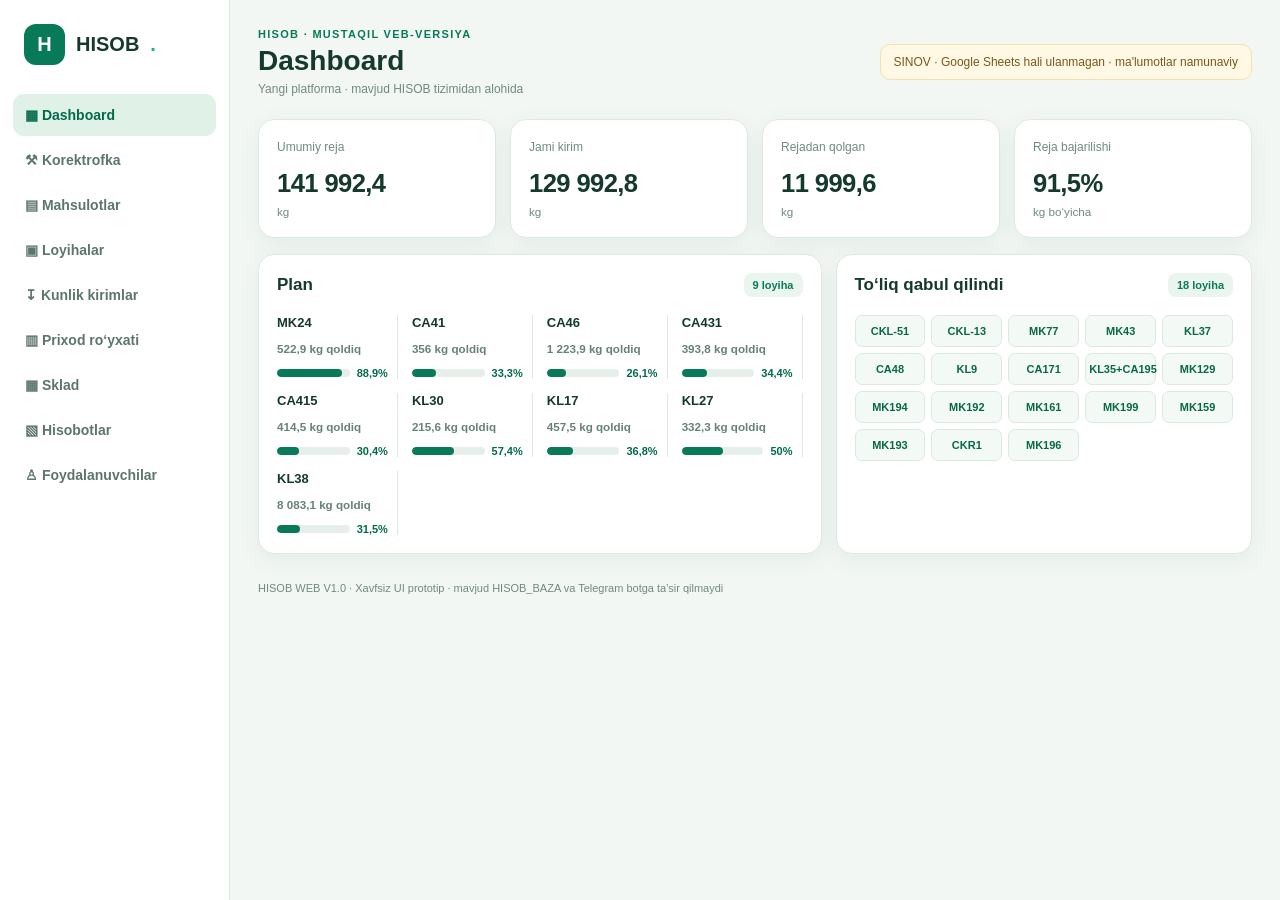
==== index.html @ 0966aa18 "feat: add standalone HISOB WEB v1.0 UI prototype without live data" ====
<!DOCTYPE html>
<html lang="uz">
<head>
<meta charset="UTF-8"><meta name="viewport" content="width=device-width,initial-scale=1">
<title>HISOB WEB — sinov V1.0</title>
<style>
:root{--green:#087a5a;--deep:#083e31;--ink:#15392e;--muted:#708a80;--bg:#f2f7f4;--border:#dce9e1;--light:#e9f6ee}
*{box-sizing:border-box}body{margin:0;background:var(--bg);color:var(--ink);font:14px Inter,Segoe UI,Arial,sans-serif}button,input,select{font:inherit}
.shell{display:flex;min-height:100vh}.sidebar{width:230px;flex:none;background:white;border-right:1px solid var(--border);padding:24px 13px}.brand{display:flex;gap:11px;align-items:center;font-size:20px;font-weight:900;margin:0 11px 29px}.mark{display:grid;place-items:center;background:var(--green);color:white;width:41px;height:41px;border-radius:12px}.navbtn{display:block;width:100%;border:0;text-align:left;border-radius:11px;padding:13px 12px;color:#5c766b;background:none;margin:3px 0;cursor:pointer;font-weight:650}.navbtn.active{background:#e0f2e8;color:#006b4b}.navbtn:hover{background:#f0f7f3}main{flex:1;min-width:0;padding:28px;max-width:1700px}.top{display:flex;align-items:center;justify-content:space-between;flex-wrap:wrap;gap:15px;margin-bottom:23px}.eyebrow{color:var(--green);font-size:11px;letter-spacing:1.3px;font-weight:900}.heading{font-size:28px;margin:5px 0}.muted{color:var(--muted);font-size:12px}.status{color:#78591a;background:#fff8e5;border:1px solid #f1e1ae;padding:10px 13px;border-radius:10px;font-size:12px}.metrics{display:grid;grid-template-columns:repeat(4,minmax(0,1fr));gap:14px;margin-bottom:16px}.metric,.panel{background:white;border:1px solid var(--border);border-radius:16px;padding:18px;box-shadow:0 6px 24px #154b2510}.metric span{font-size:12px;color:var(--muted)}.metric strong{display:block;font-size:clamp(21px,2vw,31px);margin:15px 0 5px;letter-spacing:-.6px}.metric small{color:var(--muted)}.cols{display:grid;grid-template-columns:1.15fr .85fr;gap:14px}.secthead{display:flex;justify-content:space-between;align-items:center;gap:10px;margin-bottom:18px}.secthead h2{font-size:17px;margin:0}.badge{border-radius:8px;background:#eaf5ed;color:var(--green);padding:6px 9px;font-size:11px;font-weight:800}.plans{display:grid;grid-template-columns:repeat(4,minmax(0,1fr));gap:14px}.plan{border-right:1px solid var(--border);padding-right:9px;min-width:0}.plan b{display:block;font-size:13px}.plan small{display:block;margin:12px 0;color:#668275;font-weight:700}.barrow{display:flex;align-items:center;gap:7px}.track{height:8px;background:#e6eeea;border-radius:100px;flex:1;min-width:12px;overflow:hidden}.fill{height:100%;background:var(--green);border-radius:100px}.pct{font-size:11px;font-weight:900;color:#006b4b}.codes{display:grid;grid-template-columns:repeat(5,minmax(0,1fr));gap:6px}.code{border-radius:7px;background:#f3faf6;border:1px solid #d9e9e0;text-align:center;padding:9px 3px;font-size:11px;font-weight:850;color:#086848}.hint{padding:16px 0;color:#849e90;font-size:12px;line-height:1.7}.tablewrap{overflow-x:auto}.table{width:100%;border-collapse:collapse}.table th{text-align:left;background:#f6faf8;color:#6d897d;font-size:11px}.table th,.table td{border-bottom:1px solid var(--border);padding:12px 10px}.actions{display:flex;gap:8px;align-items:center;flex-wrap:wrap}.btn{background:var(--green);color:white;border:1px solid var(--green);border-radius:9px;padding:10px 14px;cursor:pointer;font-weight:700}.btn.alt{color:var(--green);background:white;border-color:var(--border)}.range{display:flex;flex-wrap:wrap;gap:10px;margin-bottom:17px}.range label{font-size:11px;color:#57766a;font-weight:700}.range input{display:block;margin-top:5px;padding:9px;border-radius:8px;border:1px solid var(--border);background:#fff}.days{display:grid;grid-template-columns:repeat(7,minmax(0,1fr));gap:9px}.day{border-radius:13px;border:1px solid #d5ded9;background:linear-gradient(130deg,#fafafa,#dfe3e4);box-shadow:0 4px 8px #00000010;padding:13px 5px;cursor:pointer;color:#2d4245}.day.has{background:linear-gradient(130deg,#f0fff6,#bbe9d5);border-color:#aadcc2;color:#005640}.day small{display:block;font-family:Georgia,serif;font-size:10px;text-align:left;padding-left:6px}.day b{display:block;font:900 34px Georgia,serif;text-align:center;margin:3px}.day span{font:800 11px Georgia,serif;display:block;text-align:center}.graphic{height:230px;border-bottom:1px solid var(--border);display:flex;align-items:end;gap:8px;padding:10px 0 25px}.column{flex:1;position:relative;height:100%;display:flex;align-items:end;justify-content:center}.column i{width:55%;background:linear-gradient(0deg,#0a8f6c,#6ad5ae);border-radius:5px 5px 0 0;min-height:1px}.column span{position:absolute;bottom:-20px;font-size:10px;color:#6f8b80}.modalbg{position:fixed;inset:0;background:#102d2299;display:none;align-items:center;justify-content:center;padding:18px}.modalbg.open{display:flex}.modal{background:white;padding:24px;border-radius:16px;width:min(630px,100%);max-height:85vh;overflow:auto}.empty{padding:26px;color:var(--muted);text-align:center}.foot{margin-top:28px;color:var(--muted);font-size:11px}
@media(max-width:1150px){.plans{grid-template-columns:repeat(2,1fr)}.metrics{grid-template-columns:repeat(2,1fr)}.cols{grid-template-columns:1fr}}@media(max-width:760px){.shell{display:block}.sidebar{width:auto;padding:11px;position:relative}.brand{margin:3px 5px 8px}.navigation{display:flex;overflow-x:auto}.navbtn{white-space:nowrap;width:auto;flex:none}main{padding:14px}.days{grid-template-columns:repeat(4,minmax(0,1fr))}.codes{grid-template-columns:repeat(3,1fr)}}
</style>
</head>
<body>
<div class="shell">
<aside class="sidebar"><div class="brand"><span class="mark">H</span> HISOB<span style="color:#15b27f">.</span></div><div class="navigation" id="nav"></div></aside>
<main><div class="top"><div><div class="eyebrow">HISOB · MUSTAQIL VEB-VERSIYA</div><h1 class="heading" id="heading">Dashboard</h1><div class="muted">Yangi platforma · mavjud HISOB tizimidan alohida</div></div><div class="status">SINOV · Google Sheets hali ulanmagan · ma'lumotlar namunaviy</div></div><div id="root"></div><p class="foot">HISOB WEB V1.0 · Xavfsiz UI prototip · mavjud HISOB_BAZA va Telegram botga ta'sir qilmaydi</p></main>
</div>
<div class="modalbg" id="modal"><div class="modal"><div class="secthead"><h2 id="modalTitle">Kunlik prixod</h2><button class="btn alt" id="closeModal">Yopish ×</button></div><div id="modalBody"></div></div></div>
<script>
'use strict';
const navItems=[['dashboard','▦ Dashboard'],['correction','⚒ Korektrofka'],['products','▤ Mahsulotlar'],['projects','▣ Loyihalar'],['daily','↧ Kunlik kirimlar'],['receipts','▥ Prixod ro‘yxati'],['warehouse','▦ Sklad'],['reports','▧ Hisobotlar'],['users','♙ Foydalanuvchilar']];
const plans=[['MK24',522.9,88.9],['CA41',356,33.3],['CA46',1223.9,26.1],['CA431',393.8,34.4],['CA415',414.5,30.4],['KL30',215.6,57.4],['KL17',457.5,36.8],['KL27',332.3,50],['KL38',8083.1,31.5]];
const done=['CKL-51','CKL-13','MK77','MK43','KL37','CA48','KL9','CA171','KL35+CA195','MK129','MK194','MK192','MK161','MK199','MK159','MK193','CKR1','MK196'];
const samples={'2026-10-13':[['MK24','P60',1961]],'2026-10-15':[['CA41','P283',11817.7]],'2026-10-16':[['KL30','P102',13228.3]],'2026-10-17':[['CA431','P203',13220]],'2026-10-20':[['KL17','P59',1500.5]],'2026-10-21':[['CA46','P83',9600]],'2026-10-22':[['CA415','P41',14500]],'2026-10-23':[['KL27','P39',5730]],'2026-10-24':[['KL38','P79',10780]]};
const fmt=n=>Number(n).toLocaleString('ru-RU',{maximumFractionDigits:1});
const root=document.getElementById('root');let current='dashboard';
function panel(title,body,n=''){return '<section class="panel"><div class="secthead"><h2>'+title+'</h2>'+(n?'<span class="badge">'+n+'</span>':'')+'</div>'+body+'</section>'}
function dashboard(){return '<div class="metrics">'+[['Umumiy reja','141 992,4','kg'],['Jami kirim','129 992,8','kg'],['Rejadan qolgan','11 999,6','kg'],['Reja bajarilishi','91,5%','kg bo‘yicha']].map(v=>'<div class="metric"><span>'+v[0]+'</span><strong>'+v[1]+'</strong><small>'+v[2]+'</small></div>').join('')+'</div><div class="cols">'+panel('Plan','<div class="plans">'+plans.map(p=>'<div class="plan"><b>'+p[0]+'</b><small>'+fmt(p[1])+' kg qoldiq</small><div class="barrow"><div class="track"><div class="fill" style="width:'+p[2]+'%"></div></div><span class="pct">'+fmt(p[2])+'%</span></div></div>').join('')+'</div>','9 loyiha')+panel('To‘liq qabul qilindi','<div class="codes">'+done.map(x=>'<span class="code">'+x+'</span>').join('')+'</div>','18 loyiha')+'</div>'}
function correction(){return panel('Korektrofka ro‘yxati','<div class="codes"><div class="code" style="grid-column:span 2;padding:16px">KL30/CA41<br><br>Kolonna · KL30 · 10 797,9 kg<br><br>Lotok · CA41 · 1 221,5 kg<br><br>GPX · 12 019,4 kg</div></div><p class="hint">Yangi korrektrofkalarni qo‘shish va tahrirlash Google Sheets ulanishidan keyin yoqiladi.</p>')}
function table(title,heads,rows){return panel(title,'<div class="tablewrap"><table class="table"><thead><tr>'+heads.map(x=>'<th>'+x+'</th>').join('')+'</tr></thead><tbody>'+rows.map(row=>'<tr>'+row.map(x=>'<td>'+x+'</td>').join('')+'</tr>').join('')+'</tbody></table></div>')}
function projects(){return table('Loyihalar',['Loyiha','Holat','Qoldiq kg','Bajarilish'],plans.map(p=>[p[0],'Jarayonda',fmt(p[1]),fmt(p[2])+'%']).concat(done.slice(0,5).map(p=>[p,'Bajarilgan','0','100%'])))}
function daily(){return '<div class="range"><label>Sanadan<input id="from" type="date" value="2026-10-13"></label><label>Sanagacha<input id="to" type="date" value="2026-10-24"></label><button class="btn" id="filter">Qo‘llash</button></div><div id="dailyView"></div>'}
function dailyContent(){const from=document.getElementById('from').value,to=document.getElementById('to').value;if(!from||!to||from>to){document.getElementById('dailyView').innerHTML=panel('Sana oralig‘i','<p class="hint">To‘g‘ri sana oralig‘ini tanlang.</p>');return}const days=[];for(let dt=new Date(from+'T12:00:00'),end=new Date(to+'T12:00:00');dt<=end && days.length<366;dt.setDate(dt.getDate()+1))days.push(dt.toISOString().slice(0,10));const vals=days.map(d=>(samples[d]||[]).reduce((s,x)=>s+x[2],0)),max=Math.max(1,...vals);const chart='<div class="graphic">'+days.map((d,i)=>'<div class="column"><i title="'+d+' · '+fmt(vals[i])+' kg" style="height:'+(vals[i]/max*90)+'%"></i><span>'+d.slice(8)+'</span></div>').join('')+'</div>';const cards='<div class="days">'+days.map((d,i)=>{const p=d.split('-');return '<button class="day '+(vals[i]?'has':'')+'" data-date="'+d+'"><small>'+p[0]+'</small><b>'+Number(p[2])+'</b><span>'+(['','YANVAR','FEVRAL','MART','APREL','MAY','IYUN','IYUL','AVGUST','SENTYABR','OKTYABR','NOYABR','DEKABR'][Number(p[1])])+'</span></button>'}).join('')+'</div>';document.getElementById('dailyView').innerHTML=panel('Kunlik prixod diagrammasi · '+fmt(vals.reduce((a,b)=>a+b,0))+' kg',chart)+ '<div style="height:16px"></div>'+panel('Kunlik prixodlar kalendari',cards);}
function openDay(d){const items=samples[d]||[];if(!items.length)return;document.getElementById('modalTitle').textContent=d+' — kunlik kirim';document.getElementById('modalBody').innerHTML='<p class="muted">Sinov yozuvlari · faqat ko‘rish</p>'+items.map(x=>'<div class="metric"><strong style="font-size:18px">'+x[0]+' · '+x[1]+'</strong><span>'+fmt(x[2])+' kg</span></div>').join('')+'<p><button class="btn alt" id="exportDay">Excel / CSV olish</button></p>';document.getElementById('modal').classList.add('open');document.getElementById('exportDay').onclick=()=>{const csv='Loyiha,Mahsulot,Kg\n'+items.map(x=>x.join(',')).join('\n');const blob=new Blob(['\ufeff'+csv],{type:'text/csv;charset=utf-8'}),url=URL.createObjectURL(blob),a=document.createElement('a');a.href=url;a.download='prixod-'+d+'.csv';a.click();URL.revokeObjectURL(url)}}
const placeholders={products:['Mahsulotlar','Mahsulot kodi','Loyiha','Reja'],receipts:['Prixod ro‘yxati','Sana','Loyiha','Kirim kg'],warehouse:['Sklad','Sklad','Prixod','Rasxod'],reports:['Hisobotlar','Hisobot','Davr','Jami'],users:['Foydalanuvchilar','Foydalanuvchi','Ruxsat','Holat']};
function render(page){current=page;const item=navItems.find(x=>x[0]===page);document.getElementById('heading').textContent=item?item[1].replace(/^[^ ]+ /,''):'Dashboard';document.getElementById('nav').innerHTML=navItems.map(([id,text])=>'<button class="navbtn '+(id===page?'active':'')+'" data-page="'+id+'">'+text+'</button>').join('');root.innerHTML=page==='dashboard'?dashboard():page==='correction'?correction():page==='projects'?projects():page==='daily'?daily():table(placeholders[page][0],placeholders[page].slice(1),[['—','—','—']])+'<p class="hint">Bo‘lim interfeysi tayyorlanmoqda. Hozircha haqiqiy ma’lumot va saqlash yoqilmagan.</p>';if(page==='daily')dailyContent()}
document.addEventListener('click',e=>{const nav=e.target.closest('[data-page]');if(nav){render(nav.dataset.page);return}if(e.target.id==='filter')dailyContent();const day=e.target.closest('[data-date]');if(day)openDay(day.dataset.date)});
document.getElementById('closeModal').onclick=()=>document.getElementById('modal').classList.remove('open');document.getElementById('modal').addEventListener('click',e=>{if(e.target.id==='modal')e.target.classList.remove('open')});render('dashboard');
</script>
</body></html>
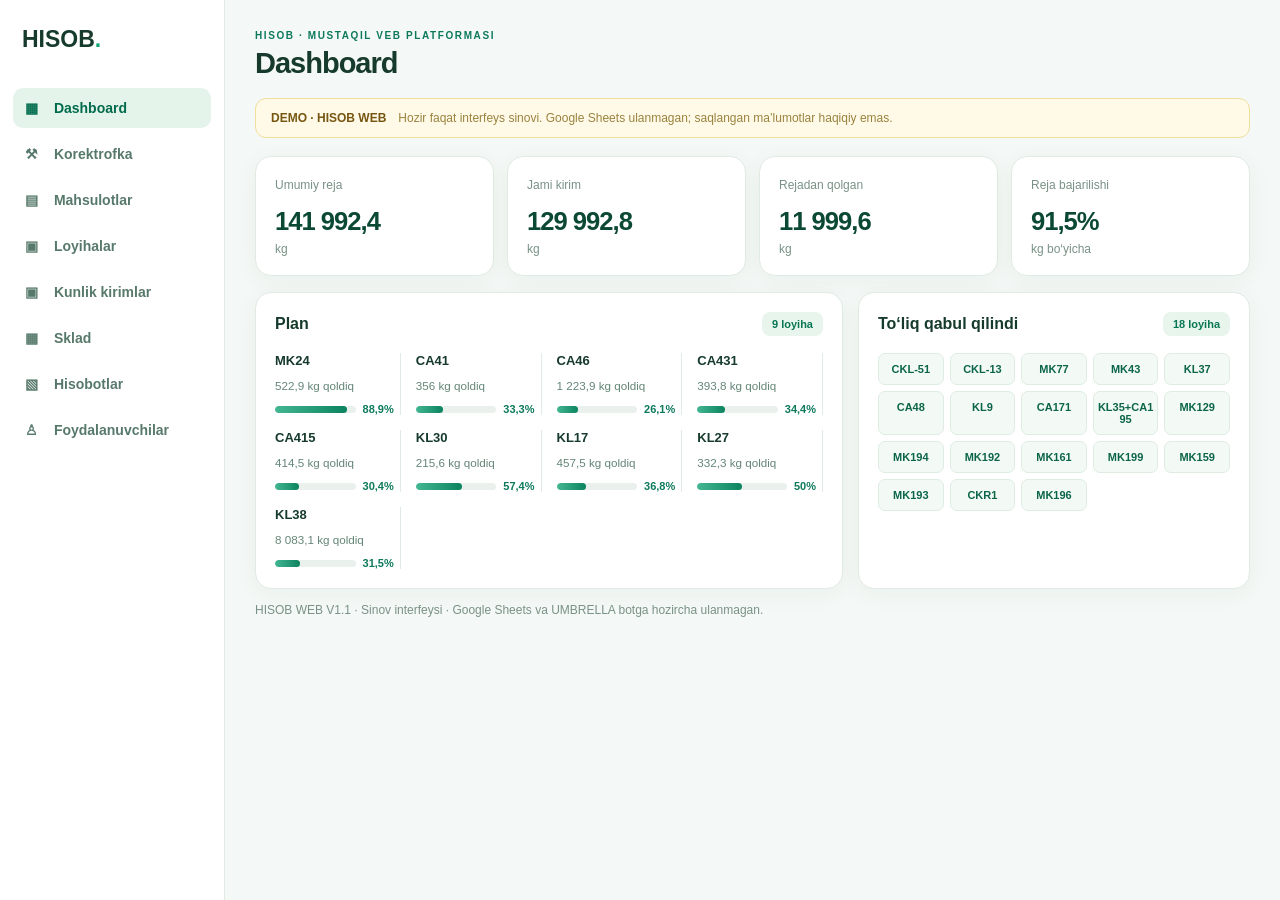
==== commit 94d70379: "refactor: switch to structured HISOB v1.1 interface and independent assets" ====
--- a/index.html
+++ b/index.html
@@ -1,40 +1 @@
-<!DOCTYPE html>
-<html lang="uz">
-<head>
-<meta charset="UTF-8"><meta name="viewport" content="width=device-width,initial-scale=1">
-<title>HISOB WEB — sinov V1.0</title>
-<style>
-:root{--green:#087a5a;--deep:#083e31;--ink:#15392e;--muted:#708a80;--bg:#f2f7f4;--border:#dce9e1;--light:#e9f6ee}
-*{box-sizing:border-box}body{margin:0;background:var(--bg);color:var(--ink);font:14px Inter,Segoe UI,Arial,sans-serif}button,input,select{font:inherit}
-.shell{display:flex;min-height:100vh}.sidebar{width:230px;flex:none;background:white;border-right:1px solid var(--border);padding:24px 13px}.brand{display:flex;gap:11px;align-items:center;font-size:20px;font-weight:900;margin:0 11px 29px}.mark{display:grid;place-items:center;background:var(--green);color:white;width:41px;height:41px;border-radius:12px}.navbtn{display:block;width:100%;border:0;text-align:left;border-radius:11px;padding:13px 12px;color:#5c766b;background:none;margin:3px 0;cursor:pointer;font-weight:650}.navbtn.active{background:#e0f2e8;color:#006b4b}.navbtn:hover{background:#f0f7f3}main{flex:1;min-width:0;padding:28px;max-width:1700px}.top{display:flex;align-items:center;justify-content:space-between;flex-wrap:wrap;gap:15px;margin-bottom:23px}.eyebrow{color:var(--green);font-size:11px;letter-spacing:1.3px;font-weight:900}.heading{font-size:28px;margin:5px 0}.muted{color:var(--muted);font-size:12px}.status{color:#78591a;background:#fff8e5;border:1px solid #f1e1ae;padding:10px 13px;border-radius:10px;font-size:12px}.metrics{display:grid;grid-template-columns:repeat(4,minmax(0,1fr));gap:14px;margin-bottom:16px}.metric,.panel{background:white;border:1px solid var(--border);border-radius:16px;padding:18px;box-shadow:0 6px 24px #154b2510}.metric span{font-size:12px;color:var(--muted)}.metric strong{display:block;font-size:clamp(21px,2vw,31px);margin:15px 0 5px;letter-spacing:-.6px}.metric small{color:var(--muted)}.cols{display:grid;grid-template-columns:1.15fr .85fr;gap:14px}.secthead{display:flex;justify-content:space-between;align-items:center;gap:10px;margin-bottom:18px}.secthead h2{font-size:17px;margin:0}.badge{border-radius:8px;background:#eaf5ed;color:var(--green);padding:6px 9px;font-size:11px;font-weight:800}.plans{display:grid;grid-template-columns:repeat(4,minmax(0,1fr));gap:14px}.plan{border-right:1px solid var(--border);padding-right:9px;min-width:0}.plan b{display:block;font-size:13px}.plan small{display:block;margin:12px 0;color:#668275;font-weight:700}.barrow{display:flex;align-items:center;gap:7px}.track{height:8px;background:#e6eeea;border-radius:100px;flex:1;min-width:12px;overflow:hidden}.fill{height:100%;background:var(--green);border-radius:100px}.pct{font-size:11px;font-weight:900;color:#006b4b}.codes{display:grid;grid-template-columns:repeat(5,minmax(0,1fr));gap:6px}.code{border-radius:7px;background:#f3faf6;border:1px solid #d9e9e0;text-align:center;padding:9px 3px;font-size:11px;font-weight:850;color:#086848}.hint{padding:16px 0;color:#849e90;font-size:12px;line-height:1.7}.tablewrap{overflow-x:auto}.table{width:100%;border-collapse:collapse}.table th{text-align:left;background:#f6faf8;color:#6d897d;font-size:11px}.table th,.table td{border-bottom:1px solid var(--border);padding:12px 10px}.actions{display:flex;gap:8px;align-items:center;flex-wrap:wrap}.btn{background:var(--green);color:white;border:1px solid var(--green);border-radius:9px;padding:10px 14px;cursor:pointer;font-weight:700}.btn.alt{color:var(--green);background:white;border-color:var(--border)}.range{display:flex;flex-wrap:wrap;gap:10px;margin-bottom:17px}.range label{font-size:11px;color:#57766a;font-weight:700}.range input{display:block;margin-top:5px;padding:9px;border-radius:8px;border:1px solid var(--border);background:#fff}.days{display:grid;grid-template-columns:repeat(7,minmax(0,1fr));gap:9px}.day{border-radius:13px;border:1px solid #d5ded9;background:linear-gradient(130deg,#fafafa,#dfe3e4);box-shadow:0 4px 8px #00000010;padding:13px 5px;cursor:pointer;color:#2d4245}.day.has{background:linear-gradient(130deg,#f0fff6,#bbe9d5);border-color:#aadcc2;color:#005640}.day small{display:block;font-family:Georgia,serif;font-size:10px;text-align:left;padding-left:6px}.day b{display:block;font:900 34px Georgia,serif;text-align:center;margin:3px}.day span{font:800 11px Georgia,serif;display:block;text-align:center}.graphic{height:230px;border-bottom:1px solid var(--border);display:flex;align-items:end;gap:8px;padding:10px 0 25px}.column{flex:1;position:relative;height:100%;display:flex;align-items:end;justify-content:center}.column i{width:55%;background:linear-gradient(0deg,#0a8f6c,#6ad5ae);border-radius:5px 5px 0 0;min-height:1px}.column span{position:absolute;bottom:-20px;font-size:10px;color:#6f8b80}.modalbg{position:fixed;inset:0;background:#102d2299;display:none;align-items:center;justify-content:center;padding:18px}.modalbg.open{display:flex}.modal{background:white;padding:24px;border-radius:16px;width:min(630px,100%);max-height:85vh;overflow:auto}.empty{padding:26px;color:var(--muted);text-align:center}.foot{margin-top:28px;color:var(--muted);font-size:11px}
-@media(max-width:1150px){.plans{grid-template-columns:repeat(2,1fr)}.metrics{grid-template-columns:repeat(2,1fr)}.cols{grid-template-columns:1fr}}@media(max-width:760px){.shell{display:block}.sidebar{width:auto;padding:11px;position:relative}.brand{margin:3px 5px 8px}.navigation{display:flex;overflow-x:auto}.navbtn{white-space:nowrap;width:auto;flex:none}main{padding:14px}.days{grid-template-columns:repeat(4,minmax(0,1fr))}.codes{grid-template-columns:repeat(3,1fr)}}
-</style>
-</head>
-<body>
-<div class="shell">
-<aside class="sidebar"><div class="brand"><span class="mark">H</span> HISOB<span style="color:#15b27f">.</span></div><div class="navigation" id="nav"></div></aside>
-<main><div class="top"><div><div class="eyebrow">HISOB · MUSTAQIL VEB-VERSIYA</div><h1 class="heading" id="heading">Dashboard</h1><div class="muted">Yangi platforma · mavjud HISOB tizimidan alohida</div></div><div class="status">SINOV · Google Sheets hali ulanmagan · ma'lumotlar namunaviy</div></div><div id="root"></div><p class="foot">HISOB WEB V1.0 · Xavfsiz UI prototip · mavjud HISOB_BAZA va Telegram botga ta'sir qilmaydi</p></main>
-</div>
-<div class="modalbg" id="modal"><div class="modal"><div class="secthead"><h2 id="modalTitle">Kunlik prixod</h2><button class="btn alt" id="closeModal">Yopish ×</button></div><div id="modalBody"></div></div></div>
-<script>
-'use strict';
-const navItems=[['dashboard','▦ Dashboard'],['correction','⚒ Korektrofka'],['products','▤ Mahsulotlar'],['projects','▣ Loyihalar'],['daily','↧ Kunlik kirimlar'],['receipts','▥ Prixod ro‘yxati'],['warehouse','▦ Sklad'],['reports','▧ Hisobotlar'],['users','♙ Foydalanuvchilar']];
-const plans=[['MK24',522.9,88.9],['CA41',356,33.3],['CA46',1223.9,26.1],['CA431',393.8,34.4],['CA415',414.5,30.4],['KL30',215.6,57.4],['KL17',457.5,36.8],['KL27',332.3,50],['KL38',8083.1,31.5]];
-const done=['CKL-51','CKL-13','MK77','MK43','KL37','CA48','KL9','CA171','KL35+CA195','MK129','MK194','MK192','MK161','MK199','MK159','MK193','CKR1','MK196'];
-const samples={'2026-10-13':[['MK24','P60',1961]],'2026-10-15':[['CA41','P283',11817.7]],'2026-10-16':[['KL30','P102',13228.3]],'2026-10-17':[['CA431','P203',13220]],'2026-10-20':[['KL17','P59',1500.5]],'2026-10-21':[['CA46','P83',9600]],'2026-10-22':[['CA415','P41',14500]],'2026-10-23':[['KL27','P39',5730]],'2026-10-24':[['KL38','P79',10780]]};
-const fmt=n=>Number(n).toLocaleString('ru-RU',{maximumFractionDigits:1});
-const root=document.getElementById('root');let current='dashboard';
-function panel(title,body,n=''){return '<section class="panel"><div class="secthead"><h2>'+title+'</h2>'+(n?'<span class="badge">'+n+'</span>':'')+'</div>'+body+'</section>'}
-function dashboard(){return '<div class="metrics">'+[['Umumiy reja','141 992,4','kg'],['Jami kirim','129 992,8','kg'],['Rejadan qolgan','11 999,6','kg'],['Reja bajarilishi','91,5%','kg bo‘yicha']].map(v=>'<div class="metric"><span>'+v[0]+'</span><strong>'+v[1]+'</strong><small>'+v[2]+'</small></div>').join('')+'</div><div class="cols">'+panel('Plan','<div class="plans">'+plans.map(p=>'<div class="plan"><b>'+p[0]+'</b><small>'+fmt(p[1])+' kg qoldiq</small><div class="barrow"><div class="track"><div class="fill" style="width:'+p[2]+'%"></div></div><span class="pct">'+fmt(p[2])+'%</span></div></div>').join('')+'</div>','9 loyiha')+panel('To‘liq qabul qilindi','<div class="codes">'+done.map(x=>'<span class="code">'+x+'</span>').join('')+'</div>','18 loyiha')+'</div>'}
-function correction(){return panel('Korektrofka ro‘yxati','<div class="codes"><div class="code" style="grid-column:span 2;padding:16px">KL30/CA41<br><br>Kolonna · KL30 · 10 797,9 kg<br><br>Lotok · CA41 · 1 221,5 kg<br><br>GPX · 12 019,4 kg</div></div><p class="hint">Yangi korrektrofkalarni qo‘shish va tahrirlash Google Sheets ulanishidan keyin yoqiladi.</p>')}
-function table(title,heads,rows){return panel(title,'<div class="tablewrap"><table class="table"><thead><tr>'+heads.map(x=>'<th>'+x+'</th>').join('')+'</tr></thead><tbody>'+rows.map(row=>'<tr>'+row.map(x=>'<td>'+x+'</td>').join('')+'</tr>').join('')+'</tbody></table></div>')}
-function projects(){return table('Loyihalar',['Loyiha','Holat','Qoldiq kg','Bajarilish'],plans.map(p=>[p[0],'Jarayonda',fmt(p[1]),fmt(p[2])+'%']).concat(done.slice(0,5).map(p=>[p,'Bajarilgan','0','100%'])))}
-function daily(){return '<div class="range"><label>Sanadan<input id="from" type="date" value="2026-10-13"></label><label>Sanagacha<input id="to" type="date" value="2026-10-24"></label><button class="btn" id="filter">Qo‘llash</button></div><div id="dailyView"></div>'}
-function dailyContent(){const from=document.getElementById('from').value,to=document.getElementById('to').value;if(!from||!to||from>to){document.getElementById('dailyView').innerHTML=panel('Sana oralig‘i','<p class="hint">To‘g‘ri sana oralig‘ini tanlang.</p>');return}const days=[];for(let dt=new Date(from+'T12:00:00'),end=new Date(to+'T12:00:00');dt<=end && days.length<366;dt.setDate(dt.getDate()+1))days.push(dt.toISOString().slice(0,10));const vals=days.map(d=>(samples[d]||[]).reduce((s,x)=>s+x[2],0)),max=Math.max(1,...vals);const chart='<div class="graphic">'+days.map((d,i)=>'<div class="column"><i title="'+d+' · '+fmt(vals[i])+' kg" style="height:'+(vals[i]/max*90)+'%"></i><span>'+d.slice(8)+'</span></div>').join('')+'</div>';const cards='<div class="days">'+days.map((d,i)=>{const p=d.split('-');return '<button class="day '+(vals[i]?'has':'')+'" data-date="'+d+'"><small>'+p[0]+'</small><b>'+Number(p[2])+'</b><span>'+(['','YANVAR','FEVRAL','MART','APREL','MAY','IYUN','IYUL','AVGUST','SENTYABR','OKTYABR','NOYABR','DEKABR'][Number(p[1])])+'</span></button>'}).join('')+'</div>';document.getElementById('dailyView').innerHTML=panel('Kunlik prixod diagrammasi · '+fmt(vals.reduce((a,b)=>a+b,0))+' kg',chart)+ '<div style="height:16px"></div>'+panel('Kunlik prixodlar kalendari',cards);}
-function openDay(d){const items=samples[d]||[];if(!items.length)return;document.getElementById('modalTitle').textContent=d+' — kunlik kirim';document.getElementById('modalBody').innerHTML='<p class="muted">Sinov yozuvlari · faqat ko‘rish</p>'+items.map(x=>'<div class="metric"><strong style="font-size:18px">'+x[0]+' · '+x[1]+'</strong><span>'+fmt(x[2])+' kg</span></div>').join('')+'<p><button class="btn alt" id="exportDay">Excel / CSV olish</button></p>';document.getElementById('modal').classList.add('open');document.getElementById('exportDay').onclick=()=>{const csv='Loyiha,Mahsulot,Kg\n'+items.map(x=>x.join(',')).join('\n');const blob=new Blob(['\ufeff'+csv],{type:'text/csv;charset=utf-8'}),url=URL.createObjectURL(blob),a=document.createElement('a');a.href=url;a.download='prixod-'+d+'.csv';a.click();URL.revokeObjectURL(url)}}
-const placeholders={products:['Mahsulotlar','Mahsulot kodi','Loyiha','Reja'],receipts:['Prixod ro‘yxati','Sana','Loyiha','Kirim kg'],warehouse:['Sklad','Sklad','Prixod','Rasxod'],reports:['Hisobotlar','Hisobot','Davr','Jami'],users:['Foydalanuvchilar','Foydalanuvchi','Ruxsat','Holat']};
-function render(page){current=page;const item=navItems.find(x=>x[0]===page);document.getElementById('heading').textContent=item?item[1].replace(/^[^ ]+ /,''):'Dashboard';document.getElementById('nav').innerHTML=navItems.map(([id,text])=>'<button class="navbtn '+(id===page?'active':'')+'" data-page="'+id+'">'+text+'</button>').join('');root.innerHTML=page==='dashboard'?dashboard():page==='correction'?correction():page==='projects'?projects():page==='daily'?daily():table(placeholders[page][0],placeholders[page].slice(1),[['—','—','—']])+'<p class="hint">Bo‘lim interfeysi tayyorlanmoqda. Hozircha haqiqiy ma’lumot va saqlash yoqilmagan.</p>';if(page==='daily')dailyContent()}
-document.addEventListener('click',e=>{const nav=e.target.closest('[data-page]');if(nav){render(nav.dataset.page);return}if(e.target.id==='filter')dailyContent();const day=e.target.closest('[data-date]');if(day)openDay(day.dataset.date)});
-document.getElementById('closeModal').onclick=()=>document.getElementById('modal').classList.remove('open');document.getElementById('modal').addEventListener('click',e=>{if(e.target.id==='modal')e.target.classList.remove('open')});render('dashboard');
-</script>
-</body></html>+<!doctype html><html lang="uz"><head><meta charset="utf-8"><meta name="viewport" content="width=device-width,initial-scale=1"><meta name="referrer" content="no-referrer"><title>HISOB WEB — V1.1</title><link rel="stylesheet" href="./style.css"></head><body><div class="shell"><aside class="sidebar"><div class="logo">HISOB<em>.</em></div><nav class="navigation" id="nav" aria-label="Asosiy menyu"></nav></aside><main><div class="eyebrow">HISOB · MUSTAQIL VEB PLATFORMASI</div><h1 id="title">Dashboard</h1><div id="content"></div><p class="muted">HISOB WEB V1.1 · Sinov interfeysi · Google Sheets va UMBRELLA botga hozircha ulanmagan.</p></main></div><div class="dialog-bg" id="dialog"><div class="dialog" role="dialog" aria-modal="true" aria-labelledby="dialogTitle"><div class="section-head"><h2 id="dialogTitle"></h2><button class="button-outline" id="dialogClose">Yopish ×</button></div><div id="dialogBody"></div></div></div><script src="./app.js" defer></script></body></html>
--- a/style.css
+++ b/style.css
@@ -0,0 +1 @@
+:root{--g:#0c795b;--ink:#163b2d;--muted:#799186;--bg:#f4f8f6;--line:#e0ebe4}*{box-sizing:border-box}body{margin:0;background:var(--bg);color:var(--ink);font:14px Inter,Segoe UI,Arial,sans-serif}button,input,select{font:inherit}button{cursor:pointer}.shell{display:flex;min-height:100vh}.sidebar{width:225px;flex:none;background:#fff;border-right:1px solid var(--line);padding:26px 13px}.logo{font-size:23px;font-weight:900;margin:0 9px 32px}.logo em{color:#12a474;font-style:normal}.navbtn{width:100%;text-align:left;border:0;border-radius:10px;background:none;color:#57796b;padding:12px;font-weight:650;margin:3px 0}.navbtn.active,.navbtn:hover{background:#e4f4eb;color:#006b4c}.navbtn span{display:inline-block;width:25px}main{min-width:0;flex:1;padding:30px;max-width:1720px}.eyebrow{font-size:10px;color:var(--g);font-weight:900;letter-spacing:1.6px}h1{font-size:29px;letter-spacing:-1px;margin:6px 0 18px}.demo-banner{border:1px solid #f1de9d;background:#fffae8;color:#8a6622;padding:12px 15px;border-radius:11px;display:flex;gap:12px;align-items:center;flex-wrap:wrap;margin-bottom:18px;font-size:12px}.demo-banner b{color:#765610}.demo-banner span{color:#9a823e}.metrics{display:grid;grid-template-columns:repeat(4,minmax(0,1fr));gap:13px;margin-bottom:16px}.metric,.panel{background:white;border:1px solid var(--line);border-radius:16px;padding:19px;min-width:0;box-shadow:0 5px 24px #164d280c}.metric span,.metric small{color:var(--muted);font-size:12px}.metric strong{display:block;font-size:clamp(23px,2vw,30px);letter-spacing:-1px;margin:15px 0 4px;color:#0c4935}.section-head{display:flex;justify-content:space-between;align-items:center;gap:10px;flex-wrap:wrap;margin-bottom:17px}.section-head h2{font-size:16px;margin:0}.dashboard-panels{display:grid;grid-template-columns:1.2fr .8fr;gap:15px}.pill{font-size:11px;color:#087653;background:#e7f5ed;padding:6px 10px;border-radius:8px;font-weight:800}.plan-grid{display:grid;grid-template-columns:repeat(4,minmax(0,1fr));gap:15px}.planitem{min-width:0;border-right:1px solid var(--line);padding-right:6px}.planitem b{display:block;font-size:13px}.planitem small{color:#648677;display:block;margin:11px 0}.progressline{display:flex;gap:7px;align-items:center}.progressline b{font-size:11px;color:#0c795b}.track{height:7px;background:#eaf1ed;border-radius:30px;overflow:hidden;flex:1}.track i{display:block;height:100%;background:linear-gradient(90deg,#43b692,#0b835e);border-radius:30px}.done-grid{display:grid;grid-template-columns:repeat(5,minmax(0,1fr));gap:6px}.done-grid span{display:block;padding:9px 3px;text-align:center;border:1px solid #deece2;background:#f3faf5;border-radius:7px;font-size:11px;font-weight:850;color:#0c654a;overflow-wrap:anywhere}.cor-grid{display:grid;grid-template-columns:repeat(5,minmax(0,1fr));gap:12px}.cor{min-width:0;border:1px solid var(--line);border-radius:13px;overflow:hidden}.cor header{display:flex;justify-content:space-between;background:#f1f8f4;padding:12px;gap:5px}.cor header b{overflow-wrap:anywhere}.cor header small{white-space:nowrap;color:#7c9686}.cor>div{padding:11px;display:grid;grid-template-columns:75px minmax(45px,1fr);gap:7px;border-top:1px solid var(--line);font-size:11px}.cor>div span{color:#64877b}.cor>div b{color:#0b4d38}.cor>div strong{grid-column:1/-1;text-align:right;color:#122f26}.cor .total{background:#e4f3e9}.button,.button-outline{padding:10px 14px;border-radius:9px;font-size:12px;font-weight:850;border:1px solid var(--g);background:var(--g);color:#fff;cursor:pointer}.button-outline{background:white;color:var(--g);border-color:#bddacb}.tool-row{display:flex;justify-content:space-between;gap:10px;margin-bottom:15px}.input{padding:10px 12px;border:1px solid #d3e3d9;border-radius:10px;max-width:100%;width:350px}.proj-grid{display:grid;grid-template-columns:repeat(3,minmax(0,1fr));gap:12px}.proj{padding:17px;border:1px solid var(--line);border-radius:13px}.proj-head{display:flex;justify-content:space-between;gap:8px;align-items:center}.proj-head b{font-size:17px}.proj-metrics{display:grid;grid-template-columns:1fr 1fr;gap:9px;margin:14px 0}.proj-metrics small{display:block;color:var(--muted);margin-bottom:8px}.proj-metrics b{font-size:15px}.proj[hidden]{display:none}.section-gap{height:16px}.table-wrap{overflow-x:auto}table{border-collapse:collapse;width:100%;min-width:450px}th,td{padding:13px 11px;border-bottom:1px solid var(--line);text-align:left}th{font-size:11px;color:#748e81;background:#f8fbf8}td{font-size:12px}.placeholder{padding:38px 10px;color:#819c8c;line-height:1.7;text-align:center}.muted{font-size:12px;color:var(--muted);line-height:1.6}.range{display:flex;align-items:end;gap:11px;flex-wrap:wrap;margin-bottom:16px}.range label{font-size:11px;font-weight:800;color:#587569}.range input{display:block;margin-top:7px;padding:10px 12px;border:1px solid var(--line);border-radius:10px;color:#183e2c}.chart-scroll{overflow-x:auto}.chart-root{height:270px;position:relative;margin-bottom:4px}.chart-bars{height:100%;display:flex;align-items:flex-end;gap:9px;padding:35px 4px 23px;background:repeating-linear-gradient(to top, transparent 0 42px,#f0f5f1 42px 43px)}.chart-column{flex:1;min-width:40px;height:100%;display:flex;justify-content:end;align-items:center;flex-direction:column;position:relative}.chart-column .bar{width:50%;max-width:33px;border-radius:5px 5px 0 0;background:linear-gradient(0deg,#07845e,#78dfb6);min-height:1px}.chart-column small{position:absolute;bottom:-19px;font-size:10px;color:#648477}.chart-value{position:absolute;bottom:calc(80% + 6px);font-size:10px;color:#123d2f;font-weight:800;white-space:nowrap}.chart-overlay{position:absolute;inset:35px 4px 23px;width:calc(100% - 8px);height:calc(100% - 58px);pointer-events:none}.calendar-grid{display:grid;grid-template-columns:repeat(7,minmax(0,1fr));gap:10px}.calday{min-width:0;border:1px solid #d3dcda;border-radius:13px;background:linear-gradient(135deg,#fcfcfd,#dfe6e8);box-shadow:0 4px 10px #0c2a3810;padding:11px 5px;color:#34454e}.calday.has{background:linear-gradient(135deg,#effff5,#c3eeda);border-color:#b0dec7;color:#07593f}.calday small{display:block;text-align:left;padding-left:5px;font:10px Georgia,serif}.calday strong{font:bold 35px Georgia,serif;display:block;text-align:center;margin:4px 0}.calday span{font:bold 10px Georgia,serif;display:block;text-align:center}.calday:not(.has){cursor:default}.calday.has:hover{outline:2px solid #0e9973}.slim{margin-bottom:16px}.dialog-bg{position:fixed;inset:0;z-index:20;background:#112c228c;display:none;align-items:center;justify-content:center;padding:16px}.dialog-bg.open{display:flex}.dialog{background:#fff;border-radius:16px;padding:20px;width:min(680px,100%);max-height:86vh;overflow:auto;box-shadow:0 24px 60px #0003}.dialog-actions{display:flex;justify-content:flex-end;margin-top:18px}.dialog-fields{display:grid;grid-template-columns:1fr 1fr;gap:14px}.dialog-fields label{font-size:12px;font-weight:750}.dialog-fields select,.dialog-fields input{width:100%;padding:10px;margin-top:7px;border:1px solid var(--line);border-radius:9px}.dialog-fields .wide{grid-column:1/-1}@media(max-width:1250px){.dashboard-panels{grid-template-columns:1fr}.cor-grid{grid-template-columns:repeat(3,1fr)}}@media(max-width:850px){.shell{display:block}.sidebar{width:100%;padding:13px}.logo{margin:4px 6px 10px}.navigation{display:flex;overflow-x:auto}.navbtn{width:auto;white-space:nowrap}main{padding:16px}.metrics{grid-template-columns:repeat(2,1fr)}.plan-grid{grid-template-columns:repeat(2,1fr)}.proj-grid{grid-template-columns:repeat(2,1fr)}.calendar-grid{grid-template-columns:repeat(4,1fr)}}@media(max-width:540px){.cor-grid,.proj-grid,.metrics{grid-template-columns:1fr 1fr}.calendar-grid{grid-template-columns:repeat(3,1fr)}.cor-grid{grid-template-columns:1fr}.dialog-fields{grid-template-columns:1fr}.dialog-fields .wide{grid-column:auto}}@media print{@page{size:A4 portrait;margin:8mm}.sidebar,.demo-banner,.tool-row,.button,.button-outline{display:none!important}.shell{display:block}main{padding:0}.proj-grid{grid-template-columns:repeat(2,1fr)}.proj{break-inside:avoid}.panel{box-shadow:none}.calendar-grid{grid-template-columns:repeat(7,1fr)}}
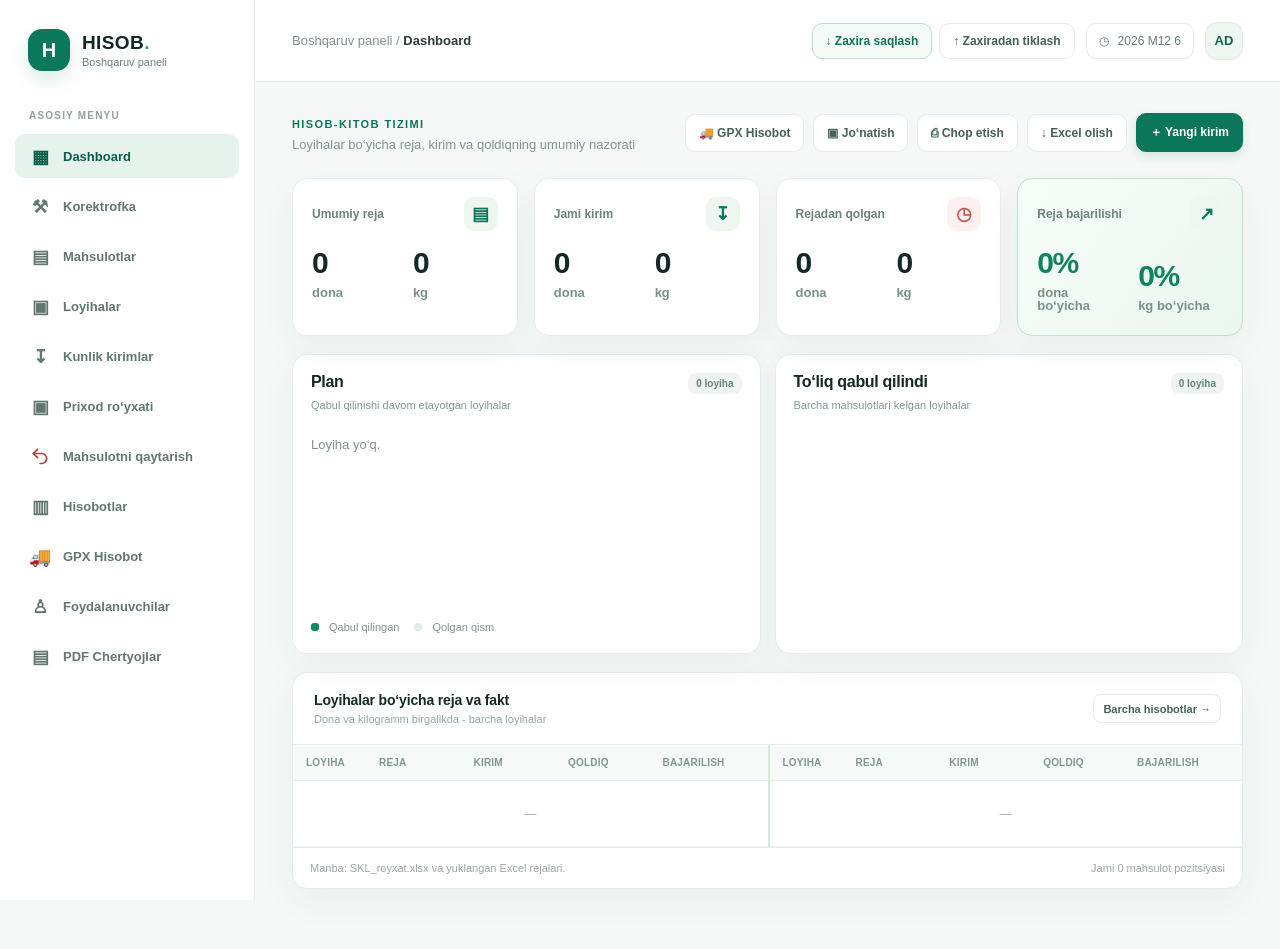
==== commit d3883495: "feat: restore original HISOB admin Index.html UI verbatim; leave Google Sheets unchanged" ====
--- a/index.html
+++ b/index.html
@@ -1 +1,2749 @@
-<!doctype html><html lang="uz"><head><meta charset="utf-8"><meta name="viewport" content="width=device-width,initial-scale=1"><meta name="referrer" content="no-referrer"><title>HISOB WEB — V1.1</title><link rel="stylesheet" href="./style.css"></head><body><div class="shell"><aside class="sidebar"><div class="logo">HISOB<em>.</em></div><nav class="navigation" id="nav" aria-label="Asosiy menyu"></nav></aside><main><div class="eyebrow">HISOB · MUSTAQIL VEB PLATFORMASI</div><h1 id="title">Dashboard</h1><div id="content"></div><p class="muted">HISOB WEB V1.1 · Sinov interfeysi · Google Sheets va UMBRELLA botga hozircha ulanmagan.</p></main></div><div class="dialog-bg" id="dialog"><div class="dialog" role="dialog" aria-modal="true" aria-labelledby="dialogTitle"><div class="section-head"><h2 id="dialogTitle"></h2><button class="button-outline" id="dialogClose">Yopish ×</button></div><div id="dialogBody"></div></div></div><script src="./app.js" defer></script></body></html>+<!doctype html>
+<html lang="uz">
+<head>
+<base target="_top">
+<meta charset="utf-8" />
+<meta name="viewport" content="width=device-width, initial-scale=1" />
+<meta name="color-scheme" content="light" />
+<title>HISOB — admin panel V15.6</title>
+<meta name="hisob-build" content="v14.3-google-fix" />
+<style>
+:root{--green:#0c765b;--green-dark:#095343;--mint:#e8f5ee;--ink:#142825;--soft:#6e817c;--border:#e6ece9;--bg:#f5f8f7;--red:#bf4a4a;--orange:#c68a3d;--blue:#3269a7;--shadow:0 12px 35px rgba(18,58,46,.05)}
+*{box-sizing:border-box}html,body{margin:0;min-height:100%;font-family:Inter,'Segoe UI',Arial,sans-serif;color:var(--ink);background:var(--bg)}button,input,select,textarea{font:inherit}button{cursor:pointer}button:disabled{opacity:.5;cursor:not-allowed}a{text-decoration:none;color:inherit}.app{min-height:100vh;display:grid;grid-template-columns:255px minmax(0,1fr)}.sidebar{background:#fff;border-right:1px solid var(--border);padding:28px 15px 20px;display:flex;flex-direction:column;min-height:100vh;position:sticky;top:0;height:100vh}.brand{display:flex;align-items:center;gap:12px;margin:1px 13px 39px}.brand-badge{width:42px;height:42px;background:#0b775b;border-radius:14px;color:#fff;display:grid;place-items:center;font-weight:850;font-size:20px;box-shadow:0 8px 18px #08725125}.brand-name{font-size:19px;font-weight:850;letter-spacing:.4px}.brand-sub{color:var(--soft);font-size:11px;margin-top:2px}.menu-label{font-size:10px;letter-spacing:1.2px;text-transform:uppercase;color:#91a09b;margin:0 14px 13px;font-weight:800}.nav{display:flex;flex-direction:column;gap:6px}.navbtn{display:flex;align-items:center;gap:12px;border:0;background:transparent;padding:12px 14px;border-radius:11px;color:#637771;text-align:left;font-weight:650;font-size:13px;width:100%}.navbtn:hover{background:#f3f8f5;color:var(--green)}.navbtn.active{background:#e5f3ec;color:#075f49}.navicon{width:22px;height:20px;display:grid;place-items:center;font-size:18px}.sidebar-bottom{margin-top:auto;border:1px solid #daece3;background:#f4faf6;border-radius:14px;padding:14px}.sidebar-bottom strong{display:block;font-size:12px;color:var(--green-dark)}.sidebar-bottom p{font-size:11px;line-height:1.6;color:#779087;margin:8px 0 11px}.side-footer{color:#a4b1ac;font-size:10px;text-align:center;margin-top:18px}.main{min-width:0}.topbar{height:82px;background:#fff;border-bottom:1px solid var(--border);display:flex;align-items:center;justify-content:space-between;padding:0 37px;gap:16px}.breadcrumbs{font-size:13px;color:#83918d}.breadcrumbs strong{color:#2c3c37}.top-right{display:flex;align-items:center;gap:11px}.datepill{display:flex;gap:9px;align-items:center;border:1px solid var(--border);border-radius:10px;padding:10px 12px;color:#677a74;font-size:12px;background:#fff}.avatar{background:#edf6f0;color:#14644d;border:1px solid #dbece1;height:38px;width:38px;border-radius:12px;display:grid;place-items:center;font-weight:850;font-size:13px}.content{max-width:1590px;margin:auto;padding:31px 37px 60px}.eyebrow{color:var(--green);font-size:11px;text-transform:uppercase;letter-spacing:1.4px;font-weight:850;margin:0 0 7px}.pageheading{display:flex;align-items:end;justify-content:space-between;gap:14px;flex-wrap:wrap;margin-bottom:26px}.pageheading h1{font-size:28px;letter-spacing:-1.15px;line-height:1.2;margin:0 0 8px}.pageheading p{margin:0;color:#82938d;font-size:13px}.actions{display:flex;align-items:center;gap:9px;flex-wrap:wrap}.btn{border:1px solid var(--border);background:white;border-radius:10px;padding:10px 13px;display:inline-flex;gap:7px;align-items:center;justify-content:center;font-weight:730;color:#466058;font-size:12px;min-height:38px;white-space:nowrap}.btn:hover{border-color:#96c7ae;color:#0e7055}.btn.primary{background:var(--green);border-color:var(--green);color:white;box-shadow:0 4px 11px #08765a28}.btn.primary:hover{background:#0a5c48}.btn.muted{background:#f7faf9}.btn.danger{color:#b3393e;border-color:#f0dadd}.btn.small{padding:6px 9px;min-height:29px;font-size:11px;border-radius:8px}.btn-icon{width:16px;display:inline-grid;place-items:center;font-size:16px}.metrics{display:grid;grid-template-columns:repeat(4,minmax(0,1fr));gap:16px;margin-bottom:18px}.metric{background:#fff;border:1px solid var(--border);border-radius:15px;min-height:145px;padding:18px 19px;box-shadow:var(--shadow);position:relative;overflow:hidden}.metric.highlight{border-color:#bcdfcf;background:linear-gradient(126deg,#f7fdf9 0%,#eaf6ee 100%)}.metric-top{display:flex;align-items:center;justify-content:space-between;color:#6b8279;font-size:12px;font-weight:630}.met-icon{width:34px;height:34px;border-radius:10px;display:grid;place-items:center;background:#edf6ef;color:var(--green);font-size:18px}.met-icon.red{background:#fdefef;color:#c45c55}.met-icon.gold{background:#fff7e7;color:#bf852e}.metric-num{font-size:30px;letter-spacing:-1.4px;font-weight:830;margin:17px 0 5px;line-height:1}.metric-foot{font-size:11px;color:#97a6a0}.metric-foot strong{color:#1b8c61}.tag{display:inline-flex;border-radius:6px;padding:5px 7px;font-size:10px;font-weight:740;background:#e3f5eb;color:#0b7e54}.tag.warning{color:#9c6827;background:#fff4dc}.tag.red{color:#b7454c;background:#fff0ef}.panel{background:#fff;border:1px solid var(--border);border-radius:15px;box-shadow:var(--shadow);min-width:0;overflow:hidden}.panelpad{padding:19px 21px}.section-title{margin:0;font-size:14px;font-weight:800;letter-spacing:-.16px}.section-sub{color:#97a69f;font-size:11px;margin-top:5px}.section-head{display:flex;align-items:center;justify-content:space-between;gap:10px;margin-bottom:20px}.dashboard-grid{display:grid;grid-template-columns:1.13fr .87fr;gap:17px;margin-bottom:17px}.chart-project{display:flex;flex-direction:column;gap:18px}.prog-row{display:grid;grid-template-columns:75px minmax(0,1fr) 66px;align-items:center;gap:16px;font-size:12px}.project-key{font-weight:760}.track{height:9px;background:#edf1ef;border-radius:100px;overflow:hidden}.fill{height:100%;border-radius:100px;background:linear-gradient(90deg,#17a77a,#0c7e5d);width:0;transition:width .25s}.percentage{text-align:right;font-weight:800;color:#225c49}.prog-caption{font-size:10px;color:#a1afa8;margin-top:7px}.chart-legend{display:flex;gap:15px;flex-wrap:wrap;font-size:11px;color:#82928d;margin-top:22px}.legend-dot{display:inline-block;width:8px;height:8px;border-radius:3px;background:#13885e;margin-right:7px}.legend-dot.gray{background:#e3ece7}.today-info{padding:14px 15px;background:#f5faf7;border:1px solid #e3f1e9;border-radius:11px;display:flex;align-items:center;justify-content:space-between;gap:10px}.today-info strong{font-size:20px;display:block}.today-info span{font-size:11px;color:#80958b}.tiny-chart{display:flex;align-items:end;justify-content:space-between;gap:9px;height:142px;border-bottom:1px solid #e8efeb;margin-top:22px;padding:0 2px}.barcol{display:flex;align-items:center;flex-direction:column;justify-content:end;flex:1;gap:6px;height:100%;min-width:0}.bar{width:min(28px,70%);height:4px;background:#18a77b;border-radius:5px 5px 0 0;min-height:3px;transition:height .3s}.barlabel{font-size:10px;color:#94a39e;position:relative;top:18px}.tiny-under{display:flex;justify-content:space-between;margin-top:32px;color:#93a39e;font-size:11px}.hint{color:#8ca098;font-size:12px;padding:11px 0}.table-wrap{overflow-x:auto}.datatable{width:100%;border-collapse:collapse;min-width:840px;text-align:left}.datatable th{background:#f7faf8;border-top:1px solid #edf1ef;border-bottom:1px solid #edf1ef;color:#8b9994;font-size:10px;letter-spacing:.3px;white-space:nowrap;padding:12px 13px;font-weight:800}.datatable td{border-bottom:1px solid #eef2f0;padding:13px;font-size:12px;color:#4c665b;white-space:nowrap}.datatable tr:last-child td{border-bottom:0}.datatable tbody tr:hover{background:#fbfdfb}.table-project{color:#136d51!important;font-weight:820}.strongnum{font-weight:790;color:#233d32!important}.negative{color:#c25a58!important;font-weight:780}.positive{color:#0c8459!important;font-weight:780}.muted{color:#9baaa3!important}.smallprogress{height:6px;border-radius:8px;background:#edf1ee;width:90px;overflow:hidden}.smallprogress>span{display:block;background:#1aa67b;border-radius:8px;height:100%}.table-footer{padding:14px 17px;display:flex;justify-content:space-between;align-items:center;gap:9px;color:#9aa7a1;font-size:11px;border-top:1px solid var(--border);flex-wrap:wrap}.twocol{display:grid;grid-template-columns:1fr 1fr;gap:17px}.toolbar{display:flex;gap:10px;flex-wrap:wrap;align-items:center;justify-content:space-between;margin-bottom:16px}.filters{display:flex;gap:10px;flex-wrap:wrap}.field{display:flex;flex-direction:column;gap:6px;min-width:0}.field label{font-size:11px;font-weight:750;color:#60786d}.input,.select,.textarea{border:1px solid #dfe9e2;background:#fff;border-radius:9px;min-height:38px;padding:9px 11px;outline:none;color:#29473a;font-size:12px;max-width:100%;width:100%}.input:focus,.select:focus,.textarea:focus{border-color:#29aa79;box-shadow:0 0 0 3px #12a16f18}.textarea{resize:vertical;min-height:80px}.searchbox{position:relative;min-width:265px}.searchbox input{padding-left:36px}.searchico{position:absolute;left:12px;top:10px;color:#94a69c;font-size:15px}.filters .select{width:auto;min-width:152px}.inline-kpi{display:flex;gap:13px;flex-wrap:wrap;padding:14px 17px;background:#f6faf8;border-radius:10px;margin-bottom:16px;color:#71877b;font-size:12px}.inline-kpi strong{color:#17684d}.receipt-area{display:grid;grid-template-columns:minmax(280px,370px) minmax(0,1fr);gap:17px}.form-grid{display:grid;grid-template-columns:1fr 1fr;gap:14px}.full{grid-column:1/-1}.form-action{margin-top:17px}.infoline{background:#edf8f2;border:1px solid #d5ede0;border-radius:10px;padding:10px 11px;color:#587f68;font-size:11px;line-height:1.6}.empty{padding:47px 20px;color:#8a9c91;text-align:center}.empty-symbol{font-size:27px;margin-bottom:12px}.empty strong{display:block;color:#4c6d5e;font-size:13px;margin:0 0 7px}.empty small{display:block;font-size:11px;line-height:1.7;max-width:390px;margin:auto}.bigreport{display:grid;grid-template-columns:repeat(3,1fr);gap:14px;margin-bottom:20px}.repcard{border:1px solid var(--border);padding:17px;border-radius:12px;background:#fbfdfc}.repcard label{display:block;font-size:11px;color:#83998b}.repcard strong{display:block;font-size:22px;margin:10px 0 3px}.repcard span{color:#94a49a;font-size:10px}.toast{position:fixed;bottom:23px;right:24px;z-index:30;background:#174c3a;color:white;padding:14px 18px;border-radius:11px;box-shadow:0 20px 50px #133e3350;max-width:400px;line-height:1.5;font-size:12px;display:none}.toast.error{background:#963f45}.overlay{position:fixed;inset:0;background:#132c238c;backdrop-filter:blur(2px);z-index:20;display:none;align-items:center;justify-content:center;padding:20px}.modal{background:#fff;border-radius:17px;box-shadow:0 18px 70px #07140d40;width:min(620px,100%);max-height:92vh;overflow:auto}.modalhead{border-bottom:1px solid #edf1ee;padding:22px 25px;display:flex;justify-content:space-between;align-items:center}.modalhead h2{font-size:19px;margin:0}.modalbody{padding:23px 25px 26px}.close{border:0;background:#f3f6f5;color:#567365;border-radius:9px;height:32px;width:32px;font-size:22px}.modalactions{display:flex;justify-content:flex-end;gap:8px;margin-top:20px}.notice{border:1px dashed #c8dfd0;background:#f5fbf7;padding:14px 16px;border-radius:11px;margin-top:13px;color:#739180;font-size:11px;line-height:1.65}.chip{border-radius:8px;background:#eff4f1;color:#628373;font-size:10px;padding:5px 8px;font-weight:750}.statusbox{font-size:11px;white-space:nowrap}.mobile-menu{display:none}.top-notice{padding:9px 12px;border:1px solid #e6ead8;border-radius:10px;background:#fffbef;font-size:11px;color:#98753b;margin:0 0 16px;line-height:1.6}.round-btn{border-radius:8px;border:1px solid var(--border);background:white;color:#537462;padding:5px 10px;font-size:11px}.round-btn:hover{background:#e6f5ec;color:#07634a}.critical{color:#b24b4a;font-weight:780}.timeline{display:flex;align-items:center;justify-content:space-between;margin-top:11px;gap:12px;color:#7f9687;font-size:11px;flex-wrap:wrap}.mono{font-variant-numeric:tabular-nums}.site-heading{font-weight:850;color:#234e3a}.importmsg{font-size:11px;color:#81958a;margin-top:8px;line-height:1.6}#fileinput{display:none}
+@media (max-width:1150px){.app{grid-template-columns:205px minmax(0,1fr)}.content{padding:26px 22px}.topbar{padding:0 23px}.metrics{gap:10px}.metric{padding:16px 13px}.metric-num{font-size:25px}.dashboard-grid{grid-template-columns:1fr 1fr}}@media(max-width:850px){.app{display:block}.sidebar{display:none}.mobile-menu{display:inline-flex}.topbar{height:auto;min-height:66px;padding:12px 15px}.content{padding:20px 13px 40px}.metrics{grid-template-columns:repeat(2,minmax(0,1fr))}.dashboard-grid,.receipt-area,.twocol{grid-template-columns:1fr}.pageheading h1{font-size:24px}.datepill{display:none}.mobilebar{display:flex!important;gap:7px;overflow-x:auto;padding:10px 11px;background:#fff;border-bottom:1px solid #e7ece9}.mobilebar button{white-space:nowrap;border:1px solid #e9efec;border-radius:8px;background:#fff;color:#678176;font-size:12px;padding:10px}.mobilebar button.active{background:#e5f3eb;border-color:#c0e0cf;color:#146448}.bigreport{grid-template-columns:1fr 1fr}}@media(max-width:500px){.metrics{gap:8px}.metric{min-height:128px}.metric-num{font-size:22px}.bigreport{grid-template-columns:1fr}.searchbox{min-width:100%;width:100%}.filters{width:100%}.filters .select{flex:1;min-width:125px}.form-grid{grid-template-columns:1fr}.topbar{gap:7px}.top-right{gap:5px}}
+</style>
+
+<style id="hisob-v159-project-rows">
+/* Loyihalar: kategoriyalar endi yonma-yon ustun emas, ketma-ket qatorlar. */
+.v157-three{display:flex!important;flex-direction:column!important;align-items:stretch!important;gap:18px!important;margin:17px 0!important}
+.v157-three>.v157-column{width:100%;min-width:0;display:grid;grid-template-columns:repeat(3,minmax(0,1fr));gap:12px;align-items:start;padding:18px}
+.v157-three>.v157-column>h3,.v157-three>.v157-column>p{grid-column:1/-1;margin:0}
+.v157-three>.v157-column>h3{font-size:17px;line-height:1.4}
+.v157-three>.v157-column>p{margin-top:-7px;margin-bottom:6px}
+.v157-three>.v157-column>.project-tile{min-width:0;margin:0;align-self:stretch;padding:16px}
+.v157-three>.v157-column .project-tile-title{font-size:18px}
+.v157-three>.v157-column .project-kpi strong{font-size:15px}
+.v157-three>.v157-column .project-tile-actions .btn{font-size:11px}
+@media(max-width:1250px){.v157-three>.v157-column{grid-template-columns:repeat(2,minmax(0,1fr))}}
+@media(max-width:770px){.v157-three>.v157-column{grid-template-columns:minmax(0,1fr);padding:12px}.v157-three>.v157-column>.project-tile{padding:14px}}
+@media print{.v157-three{display:block!important}.v157-three>.v157-column{display:block!important;break-inside:auto}.v157-three>.v157-column>.project-tile{break-inside:avoid;margin:8px 0}}
+</style>
+<style id="hisob-v160-dashboard-condensed">
+/* Dashboard: faqat mavjud guruhlar ko'rinadi, Plan ichida har qatorda 2 loyiha */
+.v14-dash-grid.v160-dash-grid{grid-template-columns:repeat(auto-fit,minmax(min(100%,330px),1fr))!important;align-items:stretch}
+.v160-card-active .v11-rows{display:grid;grid-template-columns:repeat(2,minmax(0,1fr));gap:6px 15px;align-content:start;align-items:start}
+.v160-card-active .v11-row{min-width:0;padding:12px 0}
+.v160-card-active .v11-line{grid-template-columns:minmax(0,1fr) 48px;gap:5px}
+.v160-card-active .v11-line strong{grid-column:1/-1;font-size:12px}
+.v160-card-active .v11-line .track{min-width:0}
+.v160-card-active .v11-subline{margin:6px 0 0;font-size:10px;overflow-wrap:anywhere}
+.v160-card-done .v11-rows{display:grid;grid-template-columns:repeat(5,minmax(0,1fr));align-content:start;gap:5px}
+.v160-done-code{min-width:0;padding:9px 2px;border:1px solid #dcece4;background:#f5faf7;border-radius:7px;font-size:clamp(9px,.78vw,12px);font-weight:850;color:#0e6a4e;text-align:center;overflow-wrap:anywhere;line-height:1.25}
+@media(max-width:800px){.v14-dash-grid.v160-dash-grid{grid-template-columns:1fr!important}}
+@media(max-width:450px){.v160-card-active .v11-rows{grid-template-columns:1fr 1fr;gap:5px 9px}.v160-card-done .v11-rows{grid-template-columns:repeat(5,minmax(0,1fr))}}
+@media print{.v14-dash-grid.v160-dash-grid{grid-template-columns:repeat(2,1fr)!important}}
+</style>
+<style id="hisob-v164-only-plan-style">
+/* Faqat Dashboard > Plan. Boshqa bloklar o'zgarmaydi. */
+.v160-card-active .v11-rows{display:grid!important;grid-template-columns:repeat(4,minmax(0,1fr))!important;gap:14px!important;align-content:start}
+.v160-card-active .v164-plan-item{min-width:0;padding:13px 9px;border-right:1px solid #e7efea}
+.v160-card-active .v164-plan-item:nth-child(4n){border-right:0}
+.v160-card-active .v164-plan-code{display:block;color:#142825;font-size:14px;font-weight:850;margin-bottom:10px}
+.v160-card-active .v164-plan-kg{color:#617b70;font-size:12px;font-weight:760;margin-bottom:13px;font-variant-numeric:tabular-nums;white-space:nowrap}
+.v160-card-active .v164-plan-progress{display:grid;grid-template-columns:minmax(0,1fr) auto;gap:9px;align-items:center}
+.v160-card-active .v164-plan-progress .track{width:100%;height:9px;min-width:0}
+.v160-card-active .v164-plan-progress .percentage{font-size:12px;white-space:nowrap;font-weight:850;color:#096948}
+@media(max-width:1100px){.v160-card-active .v11-rows{grid-template-columns:repeat(2,minmax(0,1fr))!important}.v160-card-active .v164-plan-item:nth-child(4n){border-right:1px solid #e7efea}.v160-card-active .v164-plan-item:nth-child(2n){border-right:0}}
+@media(max-width:540px){.v160-card-active .v11-rows{grid-template-columns:repeat(2,minmax(0,1fr))!important;gap:7px!important}.v160-card-active .v164-plan-item{padding:10px 4px}.v160-card-active .v164-plan-progress{gap:5px}.v160-card-active .v164-plan-progress .percentage{font-size:10px}}
+</style>
+</head>
+<body>
+<div class="app">
+<aside class="sidebar">
+  <div class="brand"><div class="brand-badge">H</div><div><div class="brand-name">HISOB<span style="color:#22a575">.</span></div><div class="brand-sub">Boshqaruv paneli</div></div></div>
+  <div class="menu-label">ASOSIY MENYU</div>
+  <div class="nav" id="nav">
+    <button class="navbtn active" data-page="dashboard"><span class="navicon">▦</span> Dashboard</button>
+    <button class="navbtn" data-page="products"><span class="navicon">▤</span> Mahsulotlar</button>
+    <button class="navbtn" data-page="projects"><span class="navicon">▣</span> Loyihalar</button>
+    <button class="navbtn" data-page="receipts"><span class="navicon">↧</span> Kunlik kirimlar</button>
+    <button class="navbtn" data-page="reports"><span class="navicon">▥</span> Hisobotlar</button>
+    <button class="navbtn" data-page="users"><span class="navicon">♙</span> Foydalanuvchilar</button>
+  </div>
+  <div class="sidebar-bottom"><strong>✓ Excel bilan ishlaydi</strong><p>Yuborilgan SKL ro‘yxatidagi 112 ta pozitsiya kiritilgan. Ma’lumotlarni Excelga chiqarishingiz mumkin.</p><button class="btn small" id="sideExport">↓ Excel hisobot</button></div>
+  <div class="side-footer">HISOB · lokal demo versiya · 2026</div>
+</aside>
+<div class="main">
+<header class="topbar"><div style="display:flex;align-items:center;gap:12px"><span class="brand-badge mobile-menu" style="height:35px;width:35px;font-size:16px;align-items:center;justify-content:center">H</span><div class="breadcrumbs">Boshqaruv paneli / <strong id="crumb">Dashboard</strong></div></div><div class="top-right"><div class="datepill">◷ <span id="topDate"></span></div><div class="avatar">AD</div></div></header>
+<div class="mobilebar" id="mobilebar" style="display:none"><button data-page="dashboard" class="active">Dashboard</button><button data-page="products">Mahsulotlar</button><button data-page="projects">Loyihalar</button><button data-page="receipts">Kunlik kirimlar</button><button data-page="reports">Hisobotlar</button></div>
+<main class="content" id="content"></main>
+</div></div>
+<div class="toast" id="toast"></div>
+<input type="file" accept=".xlsx,.csv" id="fileinput" />
+<div class="overlay" id="overlay"><div class="modal"><div class="modalhead"><h2 id="modalTitle">Mahsulot</h2><button class="close" id="modalClose" aria-label="Yopish">×</button></div><div id="modalBody" class="modalbody"></div></div></div>
+<script id="seed-data" type="application/json">[]</script>
+
+<style id="hisob-v3-style">
+.sidebar-bottom,.side-footer{display:none!important}
+.metricduo .metric{min-height:154px}
+.dual-values{display:grid;grid-template-columns:1fr 1.1fr;gap:9px;margin-top:18px}
+.dual-values>div{display:flex;flex-direction:column;align-items:flex-start;gap:4px;min-width:0}
+.dual-values>div+div{border-left:1px solid #e4ece8;padding-left:13px}
+.dual-values strong{font-size:clamp(18px,1.6vw,27px);font-weight:840;letter-spacing:-.85px;line-height:1.2;overflow-wrap:anywhere;color:#18372b}
+.dual-values span{font-size:13px;font-weight:760;color:#71887c}
+.dual-values.success-values strong{color:#10865e}
+.report-summary{display:grid;grid-template-columns:repeat(4,minmax(0,1fr));gap:14px;margin:0 0 17px}
+.report-number{background:#fff;border:1px solid #e1ebe5;border-radius:15px;padding:18px 16px;display:flex;flex-direction:column;gap:10px}
+.report-number>span{font-size:11px;font-weight:820;color:#698076;letter-spacing:.6px}
+.report-number strong{font-size:clamp(16px,1.6vw,23px);font-weight:840;color:#183a2b;line-height:1.15}
+.report-number strong+strong{padding-top:8px;border-top:1px solid #edf2ee}
+.report-number.accent{background:#eef9f2;border-color:#c5e6d1}
+.report-number.accent strong{color:#0d8460}
+.unified-heading{margin:2px 0 13px;font-size:13px;font-weight:830;color:#126b50;letter-spacing:.45px}
+.report-block{margin-bottom:17px;break-inside:auto}
+.total-row td{background:#eaf6ee;color:#07573c!important;font-weight:850!important;border-top:2px solid #98d4b3!important}
+.report-table th,.report-table td{font-size:11px;padding:10px 9px}
+.photo-layout{display:grid;grid-template-columns:minmax(270px,340px) 1fr;gap:18px;margin-bottom:17px}
+.photo-input-area{background:#fbfdfa;border:1px dashed #aecdbb;border-radius:13px;padding:19px}
+.photo-upload{display:flex;align-items:center;justify-content:center;flex-direction:column;gap:10px;min-height:190px;border:1px solid #dfe9e3;border-radius:10px;background:#fff;overflow:hidden;padding:12px;color:#71847a;text-align:center;font-size:12px}
+.photo-upload img{display:block;max-width:100%;max-height:340px;object-fit:contain}
+.photo-instructions{background:#f1f8f3;border:1px solid #dcefe2;padding:14px;border-radius:11px;font-size:12px;color:#4c6c5c;line-height:1.7}
+.photo-steps{display:flex;gap:9px;flex-wrap:wrap;margin:13px 0}
+.photo-steps span{background:#fff;border:1px solid #dce9e0;border-radius:8px;padding:8px 10px;font-size:11px;font-weight:750;color:#246b4e}
+.photo-controls{display:flex;gap:9px;flex-wrap:wrap;margin:13px 0}
+.photo-status{font-size:12px;line-height:1.6;background:#f3f8f4;border-radius:10px;padding:13px;margin:12px 0;color:#365c49}
+.photo-warn{background:#fff5e6;color:#845c22;border:1px solid #f3e2bd;padding:12px;border-radius:9px;font-size:12px;line-height:1.65}
+.photo-rows input{width:100%;min-width:63px;border:1px solid #dce8e0;border-radius:7px;padding:8px 7px;color:#193b2a;font-size:12px}
+.photo-rows .photo-code{min-width:76px}.photo-rows .photo-profile{min-width:150px}
+.photo-rows input:focus{outline:2px solid #8bc8a4}
+.photo-rows td{padding:6px}
+.photo-draft-total{font-weight:840;color:#08714d!important;background:#e9f6ef}
+.photo-total-panel{display:flex;align-items:center;justify-content:space-between;gap:12px;padding:12px 16px;background:#f0f8f3;border:1px solid #dcece2;border-radius:11px;margin-top:13px;flex-wrap:wrap}
+.photo-total-panel strong{font-size:17px;color:#056b48}
+.photo-actions{display:flex;gap:8px;flex-wrap:wrap;align-items:center}
+.photo-actions .btn{white-space:normal}
+.photo-mode{font-size:11px;color:#628075}
+.photo-caption{font-size:12px;color:#71887b;margin-top:11px;line-height:1.6}
+.photo-preview-title{font-size:15px;font-weight:830;color:#163e2e}
+.no-print{}
+.image-share-modal{position:fixed;inset:0;background:rgba(15,38,30,.63);display:none;align-items:center;justify-content:center;padding:20px;z-index:5000}
+.image-share-inner{background:#fff;border-radius:15px;max-width:1100px;width:100%;max-height:92vh;overflow-y:auto;padding:19px;box-shadow:0 30px 70px rgba(0,0,0,.22)}
+.image-share-inner img{display:block;width:100%;height:auto;margin-top:15px;border:1px solid #e0e8e3;border-radius:8px}
+@media(max-width:1200px){.dual-values{grid-template-columns:1fr;gap:5px;margin-top:12px}.dual-values>div+div{border:0;border-top:1px solid #e5ece8;padding:7px 0 0}.dual-values strong{font-size:24px}.metricduo .metric{min-height:166px}}
+@media(max-width:960px){.photo-layout{grid-template-columns:1fr}.report-summary{grid-template-columns:repeat(2,minmax(0,1fr))}}
+@media(max-width:720px){.report-summary{grid-template-columns:1fr 1fr}.dual-values strong{font-size:21px}.photo-steps{flex-direction:column}}
+@media print{
+ @page{size:A4 landscape;margin:9mm}
+ html,body,.app{width:100%!important;max-width:none!important;background:#fff!important;margin:0!important;font-size:11px}
+ .app{display:block!important}
+ .sidebar,.topbar,.mobilebar,.actions,.pageheading,.filters,.toolbar,.table-footer,.no-print,.photo-actions,.photo-input-area,.image-share-modal,.photo-status{display:none!important}
+ .main{width:100%!important}
+ .content{margin:0!important;max-width:none!important;padding:0!important}
+ .panel,.metric,.report-number{box-shadow:none!important;break-inside:avoid-page}
+ .table-wrap{overflow:visible!important}
+ .datatable,.report-table{min-width:0!important;width:100%!important;border-collapse:collapse;font-size:9px!important}
+ .datatable th,.datatable td,.report-table th,.report-table td{white-space:normal!important;font-size:9px!important;padding:5px 4px!important}
+ thead{display:table-header-group}
+ .report-block{break-inside:auto!important}
+ .report-block tr{break-inside:avoid}
+ .report-summary,.metrics{gap:6px;grid-template-columns:repeat(4,1fr)}
+ .report-number,.metric{padding:9px;min-height:auto}
+ .report-number strong{font-size:15px}
+ .dashboard-grid{display:grid;grid-template-columns:1fr 1fr}
+ .receipt-area{display:block!important}.receipt-area>section:first-child{display:none!important}.receipt-area>section:last-child{width:100%!important}
+ .photo-layout{display:block}.photo-rows input{border:0;min-width:0!important;width:auto;max-width:110px;padding:0;font-size:9px}
+}
+</style>
+
+
+<style id="hisob-compact-style">
+.compact-project-table{width:100%;min-width:670px;table-layout:fixed}.compact-project-table th:first-child{width:16%}.compact-project-table th:last-child{width:19%}.compact-project-table th,.compact-project-table td{padding:11px 15px!important}.paired{display:flex;flex-direction:column;gap:4px;align-items:flex-start}.paired b{font-size:14px;color:#174134;font-weight:850}.paired strong{font-size:13px;color:#5a7567;font-weight:760}.paired .negative{color:#c45b54!important}.paired .positive{color:#128760!important}.progress-line{display:flex;gap:8px;align-items:center}.progress-line .smallprogress{width:70px}.compact-project-table thead th{font-size:11px}
+@media(max-width:760px){.compact-project-table{min-width:550px}.compact-project-table th,.compact-project-table td{padding:9px!important}.paired b{font-size:13px}}
+@media print{.compact-project-table{min-width:0!important}}
+</style>
+
+
+
+<style id="v6-patch-style">
+.project-grid-2{display:grid;grid-template-columns:1fr 1fr;gap:28px}
+.project-grid-2 .chart-project{gap:16px}
+.code-help{font-size:11px;color:#81948d;margin-top:6px}
+@media (max-width:1180px){.project-grid-2{grid-template-columns:1fr}}
+</style>
+
+
+
+<style id="hisob-v7-project-styles">
+.projects-summary { display:grid; grid-template-columns:repeat(3, minmax(0,1fr));gap:16px;margin-bottom:18px }
+.projects-summary .metric {min-height:116px}
+.projects-summary .metric-num {margin-top:18px}
+.projects-cards {display:grid;grid-template-columns:repeat(2, minmax(0,1fr));gap:16px}
+.project-tile {padding:20px; display:flex;flex-direction:column;gap:15px}
+.project-tile-top{display:flex;justify-content:space-between;align-items:flex-start;gap:12px}
+.project-tile-title{font-size:19px;font-weight:850;margin:0;color:#0d654e}
+.project-tile-status{font-size:11px;font-weight:750;border:1px solid #d3eade;background:#edf8f1;color:#14664a;padding:6px 9px;border-radius:8px}
+.project-tile-status.done{background:#e3f4e9}
+.project-kpi-grid{display:grid;grid-template-columns:repeat(3,minmax(0,1fr));gap:10px}
+.project-kpi{background:#f5f9f7;border:1px solid #ebf0ed;border-radius:11px;padding:12px 10px;min-width:0}
+.project-kpi small{color:#789085;font-size:11px;display:block}
+.project-kpi strong{display:block;font-size:18px;line-height:1.2;margin:8px 0 3px;font-weight:800}
+.project-kpi em{font-size:12px;font-style:normal;color:#6c8478}
+.project-kpi.warning strong{color:#bc4e50}
+.project-tile-actions{display:flex;justify-content:space-between;align-items:center;flex-wrap:wrap;gap:9px;margin-top:auto}
+.project-progress-label{display:flex;justify-content:space-between;gap:8px;color:#6b8177;font-size:12px;font-weight:680;margin-bottom:8px}
+.project-detail-top{display:flex;align-items:center;justify-content:space-between;flex-wrap:wrap;gap:12px;margin-bottom:18px}
+.project-detail-title{font-size:23px;font-weight:850;color:#155c47}
+.project-detail-kpis{display:grid;grid-template-columns:repeat(4,minmax(0,1fr));gap:14px;margin-bottom:17px}
+.project-detail-kpis .metric {min-height:122px}
+.project-detail-kpis .metric-num{font-size:23px;margin-top:14px}
+.project-detail-panels{display:flex;flex-direction:column;gap:16px}
+.project-danger-note{font-size:12px;color:#8c5c4b;background:#fff7f3;border:1px solid #f4e1da;padding:12px 15px;border-radius:10px}
+@media(max-width:950px){.projects-cards{grid-template-columns:1fr}.project-detail-kpis{grid-template-columns:repeat(2,minmax(0,1fr))}}
+@media(max-width:700px){.projects-summary{grid-template-columns:1fr}.project-kpi-grid{grid-template-columns:1fr 1fr}.project-detail-kpis{grid-template-columns:1fr 1fr}}
+@media print{.projects-cards{grid-template-columns:1fr 1fr}.project-tile-actions,.project-detail-top button{display:none!important}.project-detail-panels .panel{break-inside:auto}}
+</style>
+
+
+
+
+<style id="hisob-v8-styles">
+/* Dashboard loyihalarini teng ikkita jadvalda ko‘rsatish */
+.project-report-split{display:grid;grid-template-columns:repeat(2,minmax(0,1fr));border-top:1px solid #e5eeea}
+.project-report-half{min-width:0;overflow-x:auto}
+.project-report-half+.project-report-half{border-left:2px solid #d4e9dd}
+.project-report-header,.project-report-line{min-width:470px;display:grid;grid-template-columns:66px repeat(3,minmax(78px,1fr)) 92px;gap:7px;align-items:center}
+.project-report-header{background:#f6faf8;color:#81978d;font-size:10px;letter-spacing:.2px;font-weight:800;padding:12px 13px;border-bottom:1px solid #e7eeeb}
+.project-report-line{padding:12px 13px;border-bottom:1px solid #ebf1ee;min-height:66px;font-size:12px}
+.project-report-line:last-child{border-bottom:0}
+.project-report-line:nth-child(odd){background:#fbfdfc}
+.project-report-line .project-code{font-weight:820;color:#09634b}
+.project-amount{display:flex;flex-direction:column;gap:4px;white-space:nowrap}
+.project-amount .qty{font-weight:800;color:#1b3e31}
+.project-amount .kg{font-size:11px;color:#82978a}
+.project-amount.remaining .qty,.project-amount.remaining .kg{color:#c64c4c}
+.project-amount.remaining.zero .qty,.project-amount.remaining.zero .kg{color:#16865d}
+.project-report-rate{display:flex;flex-direction:column;gap:8px;font-weight:760;font-size:11px;white-space:nowrap}
+.project-report-rate .track{height:6px}
+.project-report-placeholder{min-height:66px;display:flex;align-items:center;justify-content:center;color:#9bac9f;font-size:12px;border-bottom:1px solid #edf1ee}
+/* Tezkor kodli qidiruv */
+.quick-search-group{min-width:315px;max-width:430px;flex:1}
+.quick-search-group .searchbox{width:100%;min-width:0}
+.quick-search-group .searchbox input{padding-right:77px;min-height:43px;background:#fbfefc;border-color:#b2d9c6}
+.quick-search-group label{display:block;font-size:12px;font-weight:800;color:#27664d;margin-bottom:7px}
+.quick-search-clear{position:absolute;top:6px;right:6px;height:31px;min-height:31px;padding:5px 9px}
+.quick-search-meta{color:#80938b;font-size:11px;margin-top:5px}
+/* Zaxira tugmalari */
+.hisob-backup-controls{display:flex;gap:7px;flex-wrap:wrap;align-items:center}
+.hisob-backup-controls .btn{min-height:36px}
+.hisob-backup-controls .btn:first-child{color:#0b7655;border-color:#b9e0cc;background:#f4fbf7}
+@media(max-width:1100px){.project-report-split{grid-template-columns:1fr}.project-report-half+.project-report-half{border-left:0;border-top:2px solid #d4e9dd}}
+@media(max-width:850px){.hisob-backup-controls{width:100%;justify-content:flex-end}.top-right{flex-wrap:wrap}.quick-search-group{max-width:none;width:100%}}
+@media print{.hisob-backup-controls,.quick-search-clear{display:none!important}.project-report-split{grid-template-columns:1fr 1fr!important}.project-report-half+.project-report-half{border-left:1px solid #aaa;border-top:0}.project-report-header,.project-report-line{min-width:0;font-size:9px;grid-template-columns:48px repeat(3,minmax(48px,1fr)) 70px;gap:3px;padding:8px 5px}.project-amount .kg{font-size:8px}}
+</style>
+
+
+
+<style id="hisob-v9-styles">
+/* Dashboard: chapda faol rejalar, o'ngda yakunlanganlar */
+.v9-project-pair {display:grid;grid-template-columns:minmax(0,1fr) minmax(0,1fr);gap:16px;margin-bottom:18px}
+.v9-project-card {padding:19px 20px;min-height:280px;display:flex;flex-direction:column;gap:15px}
+.v9-head {display:flex;align-items:flex-start;justify-content:space-between;gap:12px}
+.v9-head h2 {font-size:17px;font-weight:850;letter-spacing:-.3px;margin:0}
+.v9-head p {color:#83998e;font-size:11px;margin:6px 0 0;line-height:1.5}
+.v9-rows{display:flex;flex-direction:column;gap:0;flex:1}
+.v9-project-row{padding:13px 0;border-top:1px solid #edf2ef}
+.v9-line{display:grid;grid-template-columns:75px minmax(0,1fr) 57px;align-items:center;gap:12px;font-size:12px}
+.v9-line strong{font-weight:840;color:#173c2c}
+.v9-line .track{height:8px}
+.v9-line .percentage{text-align:right;font-size:12px}
+.v9-subline{margin:8px 0 0 87px;color:#889c91;font-size:11px;line-height:1.5}
+.v9-completed .fill{background:linear-gradient(90deg,#0c8661,#12a777)}
+.v9-completed .v9-subline{color:#17835e}
+.v9-chip-ok {display:inline-flex;align-items:center;gap:5px;color:#08744f;background:#eaf8ef;border:1px solid #d0ecdb;border-radius:8px;padding:5px 7px;font-size:10px;font-weight:760;white-space:nowrap;margin:6px 0 0 87px}
+.v9-empty {margin:auto 0;color:#83998f;text-align:center;font-size:12px;line-height:1.7;padding:20px 10px}
+/* Prixod reestri */
+.v9-receipt-stats{display:grid;grid-template-columns:repeat(3,minmax(0,1fr));gap:13px;margin-bottom:17px}
+.v9-stat{background:#fff;border:1px solid #e4ece7;border-radius:14px;padding:15px 18px}
+.v9-stat small{color:#718a7d;font-size:11px;font-weight:720}
+.v9-stat strong{font-size:24px;display:block;margin-top:8px;color:#153a2e;letter-spacing:-.5px}
+.v9-stat span{font-size:11px;color:#8da094}
+.v9-list-panel{overflow:hidden}
+.v9-list-header{padding:18px 20px 12px;display:flex;flex-wrap:wrap;align-items:center;justify-content:space-between;gap:13px}
+.v9-filterbar{display:flex;flex-wrap:wrap;align-items:flex-end;gap:10px;padding:0 20px 15px}
+.v9-filterbar .field{min-width:140px}
+.v9-filterbar .v9-qfield{flex:1;min-width:220px}
+.v9-filterbar .field label{margin-bottom:2px}
+.v9-filterbar .input,.v9-filterbar .select{min-height:41px}
+.v9-mode{display:flex;gap:5px;background:#f0f5f2;padding:4px;border-radius:11px}
+.v9-mode button{padding:8px 11px;border:0;background:transparent;color:#557267;border-radius:8px;font-size:12px;font-weight:750}
+.v9-mode button.active{background:white;color:#096f50;box-shadow:0 2px 7px #0b65431c}
+.v9-source-badge{display:inline-flex;border-radius:7px;padding:5px 7px;font-size:10px;font-weight:760;color:#537b6b;background:#f0f6f2}
+.v9-source-badge.initial{background:#fff5e5;color:#997034}
+.v9-list-panel .datatable th{font-size:10px}
+.v9-list-panel .datatable td{font-size:11px}
+.v9-tablefooter{padding:13px 18px;display:flex;gap:10px;justify-content:space-between;align-items:center;flex-wrap:wrap;border-top:1px solid #e9f0eb;font-size:11px;color:#83978b}
+.v9-tablefooter button{min-height:32px}
+.v9-entry-note{background:#f4f9f6;padding:10px 18px;color:#789085;border-top:1px solid #e8f0ea;font-size:11px;line-height:1.55}
+.v9-receipt-shortcut{display:inline-flex;gap:8px;align-items:center}
+@media(max-width:990px){.v9-project-pair{grid-template-columns:1fr}.v9-receipt-stats{grid-template-columns:repeat(2,minmax(0,1fr))}}
+@media(max-width:620px){.v9-receipt-stats{grid-template-columns:1fr}.v9-head h2{font-size:16px}.v9-project-card{padding:15px}.v9-line{grid-template-columns:67px minmax(0,1fr) 53px;gap:7px}.v9-subline,.v9-chip-ok{margin-left:74px}}
+@media print{
+ .v9-project-pair{grid-template-columns:1fr 1fr!important;gap:8px}
+ .v9-project-card{min-height:0;break-inside:avoid}
+ .v9-filterbar,.v9-mode,.v9-no-print,.v9-list-panel .v9-list-header .btn{display:none!important}
+ .v9-list-panel .datatable{min-width:0!important}
+ .v9-list-panel .datatable th,.v9-list-panel .datatable td{padding:5px;font-size:9px;white-space:normal}
+}
+</style>
+
+
+<style id="hisob-v10-style">
+.v10-receipt-area{grid-template-columns:minmax(290px,350px) minmax(0,1fr);align-items:start}
+.v10-receipt-area>.panel:first-child{padding:17px}
+.v10-receipt-area>.panel:first-child .form-grid{gap:11px}
+.v10-right{display:flex;flex-direction:column;gap:0}
+.v10-charthead{display:flex;justify-content:space-between;align-items:center;flex-wrap:wrap;gap:12px;margin-bottom:14px}
+.v10-chartcontrols{display:flex;gap:6px;align-items:center;flex-wrap:wrap}
+.v10-segment{display:flex;padding:3px;border-radius:9px;background:#f3f7f5;border:1px solid #e2ece6}
+.v10-segment button{border:0;background:none;padding:7px 12px;font-weight:700;color:#748b7d;border-radius:7px;cursor:pointer;font-size:12px}
+.v10-segment button.selected{color:#fff;background:#0b805c}
+.v10-chart-svg svg{width:100%;height:auto;max-height:310px;display:block}
+.v10-metrics{display:grid;grid-template-columns:repeat(4,minmax(0,1fr));gap:8px;margin-top:5px}
+.v10-stat{background:#f8fbf9;border:1px solid #e8f0eb;border-radius:10px;padding:12px 10px;min-width:0;display:flex;flex-direction:column;gap:7px}
+.v10-stat small{color:#769185;font-size:11px}.v10-stat strong{font-size:19px;letter-spacing:-.5px}.v10-stat span{font-size:10px;color:#86a096}
+.v10-over{margin:0 17px 0;border:1px solid #f5d3d3;background:#fffafa;border-radius:11px;overflow:hidden}
+.v10-no-over{background:#f8fcf9;border-color:#d5eadf}
+.v10-overhead{display:flex;justify-content:space-between;align-items:center;gap:10px;padding:13px 15px}
+.v10-over .v10-small-table th{background:#fff4f4}
+.v10-over .v10-small-table td{background:#fffdfd}
+.v10-journal{min-width:0}
+.v10-journal .datatable{min-width:760px}
+.v10-jfilters{display:grid;grid-template-columns:minmax(170px,2fr) minmax(125px,1fr) minmax(136px,1fr) auto;align-items:center;gap:8px;margin-bottom:12px}
+.v10-jfilters .input,.v10-jfilters .select{font-size:11px}
+.v10-small-table td,.v10-small-table th{font-size:10.5px;padding:10px 9px}
+.v10-jfooter{display:flex;justify-content:space-between;align-items:center;gap:10px;padding-top:11px;color:#879b90;font-size:11px}
+.v10-import{margin-top:14px;border:1px solid #dfeae3;border-radius:12px;background:#fcfefd;padding:12px}
+.v10-import h3{font-size:14px;margin:0 0 5px}
+.v10-import p{color:#819489;font-size:11px;line-height:1.5;margin:0 0 10px}
+.v10-upload{padding:14px 9px;background:#f7fcf9;border:1px dashed #8dc6a9;border-radius:10px;display:flex;gap:5px;flex-direction:column;align-items:center;justify-content:center;min-height:104px;text-align:center;cursor:pointer}
+.v10-upload:hover{background:#edf8f1}.v10-upload strong{font-size:12px}.v10-upload small{font-size:10px;color:#879e90}
+.v10-import-actions{display:flex;justify-content:flex-end;margin-top:7px}
+.v10-import-hint{background:#f0f7fb;color:#52788e;padding:10px;border-radius:9px;font-size:10.5px;line-height:1.6;margin-top:10px}
+.v10-preview{border-top:1px solid #e5ede7;padding-top:10px;margin-top:10px;font-size:11px;line-height:1.5}
+.v10-preview-stats{color:#6f897d;margin:6px 0}.v10-good{padding:8px;color:#0e7554;background:#edf8f2;border-radius:8px}
+.v10-issue{padding:10px;background:#fff0ed;border:1px solid #f0d2cd;border-radius:8px;color:#a63f38;line-height:1.65;margin-top:7px}
+.v10-preview-scroll{max-height:210px;overflow:auto;margin-top:8px}.v10-preview-scroll .datatable{min-width:410px}.v10-preview-scroll .datatable td{padding:6px;font-size:10px}
+@media(max-width:1120px){.v10-receipt-area{grid-template-columns:1fr}.v10-metrics{grid-template-columns:repeat(2,minmax(0,1fr))}}
+@media(max-width:730px){.v10-jfilters{grid-template-columns:repeat(2,minmax(0,1fr))}.v10-metrics{grid-template-columns:1fr 1fr}.v10-chartcontrols{width:100%}}
+@media print{.v10-import,.v10-jfilters,.v10-jfooter,.v10-chartcontrols,.v10-overhead button{display:none!important}.v10-right{border:0}.v10-receipt-area{grid-template-columns:1fr!important}}
+
+</style>
+
+<style id="hisob-v11-dashboard-style">
+.v11-dash-grid{display:grid;grid-template-columns:minmax(0,1.3fr) minmax(0,1.1fr) minmax(0,1fr);gap:16px;margin-bottom:18px}
+.v11-dash-grid.v11-no-middle{grid-template-columns:minmax(0,2fr) minmax(0,1fr)}
+.v11-card{padding:19px 20px;min-height:300px;display:flex;flex-direction:column;gap:15px}
+.v11-head{display:flex;align-items:flex-start;justify-content:space-between;gap:12px}
+.v11-head h2{font-size:17px;font-weight:850;letter-spacing:-.3px;margin:0}
+.v11-head p{color:#83998e;font-size:11px;margin:6px 0 0;line-height:1.5}
+.v11-rows{display:flex;flex-direction:column;gap:0;flex:1}
+.v11-card.v11-plan-split .v11-rows{display:grid;grid-template-columns:1fr 1fr;gap:0 18px;align-content:start}
+.v11-row{padding:11px 0 13px;border-bottom:1px solid #edf3ef}
+.v11-card.v11-plan-split .v11-row{break-inside:avoid}
+.v11-row:last-child{border-bottom:0;padding-bottom:4px}
+.v11-line{display:grid;grid-template-columns:76px minmax(0,1fr) 62px;align-items:center;gap:10px}
+.v11-line strong{font-size:15px;font-weight:850;color:#10231d}
+.v11-subline{margin:7px 0 0 86px;color:#7f948a;font-size:11px;line-height:1.45}
+.v11-chip-ok{display:inline-flex;align-items:center;gap:7px;margin:10px 0 0 86px;padding:7px 11px;border-radius:10px;border:1px solid #b7dfcb;background:#edf8f1;color:#0d8b62;font-size:12px;font-weight:700;width:max-content}
+.v11-zero{color:#6f867c}.v11-empty{color:#7f948a;font-size:13px;margin:10px 0 0}
+.v11-note{margin:0 0 2px;padding:10px 12px;border-radius:12px;background:#f3f8ff;border:1px solid #cfe0ff;color:#46617d;font-size:12px;line-height:1.45}
+@media(max-width:1280px){.v11-dash-grid,.v11-dash-grid.v11-no-middle{grid-template-columns:1fr}.v11-card.v11-plan-split .v11-rows{grid-template-columns:1fr}}
+@media(max-width:620px){.v11-line{grid-template-columns:67px minmax(0,1fr) 53px;gap:7px}.v11-subline,.v11-chip-ok{margin-left:74px}.v11-card{padding:15px}.v11-head h2{font-size:16px}}
+@media print{.v11-dash-grid,.v11-dash-grid.v11-no-middle{grid-template-columns:1fr 1fr 1fr!important;gap:8px}.v11-card{min-height:0;break-inside:avoid;padding:10px}.v11-card.v11-plan-split .v11-rows{grid-template-columns:1fr 1fr}}
+</style>
+
+
+<style id="hisob-cloud-style">
+#hisobCloudWall{position:fixed;inset:0;z-index:100000;background:rgba(241,248,244,.98);display:flex;align-items:center;justify-content:center;padding:20px}
+#hisobCloudWall[hidden]{display:none}
+#hisobCloudLogin{max-width:450px;width:100%;background:white;border:1px solid #d6e8dc;border-radius:20px;box-shadow:0 25px 65px #0b47331c;padding:28px}
+#hisobCloudLogin h2{margin:0;color:#0c765b;font-size:23px}#hisobCloudLogin p{font-size:13px;color:#577365;line-height:1.6}
+#hisobCloudLogin input{margin:12px 0 6px;min-height:46px;font-size:15px}
+#hisobCloudLogin .cloud-error{color:#b34843;font-size:13px;min-height:22px;margin-top:8px}
+#hisobCloudInfo{margin-left:6px;font-size:11px;color:#0c765b;white-space:nowrap}
+#hisobCloudWarn{position:fixed;z-index:99999;right:18px;bottom:18px;max-width:420px;background:#fff3e7;border:1px solid #e2ac76;padding:14px;border-radius:14px;box-shadow:0 12px 35px #0002;display:none;font-size:13px;line-height:1.55}
+#hisobCloudWarn button{margin-top:10px;margin-right:6px}
+#hisobCloudGuard{position:fixed;inset:0;z-index:99998;background:rgba(17,38,30,.36);display:none}
+#hisobCloudStatusBar{display:inline-flex;align-items:center;gap:5px;flex-wrap:wrap}
+#hisobCloudReloadSmall{border:1px solid #b3d8c2;border-radius:6px;background:#eaf7f0;color:#075d46;padding:4px 7px;font-size:11px;cursor:pointer}
+#hisobCloudReloadSmall:disabled{opacity:.5}
+
+</style>
+<div id="hisobCloudWall" hidden><section id="hisobCloudLogin">
+<h2>HISOB • Onlayn hisob</h2>
+<p>Telegram bot va admin panel <strong>bitta Google Sheets bazasi</strong> bilan ishlaydi. Ma’lumotlar bilan ishlash uchun admin parolini kiriting.</p>
+<input id="hisobCloudPassword" class="input" type="password" autocomplete="current-password" placeholder="Admin paroli (kamida 12 belgi)" />
+<div class="cloud-error" id="hisobCloudLoginError"></div>
+<button id="hisobCloudLoginButton" class="btn primary" style="width:100%">Kirish va hisobni yuklash</button>
+<p style="font-size:11px;margin-bottom:0">HISOB ma’lumotlari Google Sheets bazasidan xavfsiz yuklanadi.</p>
+</section></div>
+<div id="hisobCloudGuard" aria-hidden="true"></div>
+<div id="hisobCloudWarn"><strong>⚠️ Sinxronlash to‘xtadi</strong><div id="hisobCloudWarnText"></div>
+<button id="hisobCloudBackupBtn" class="btn">JSON zaxira olish</button><button id="hisobCloudReloadBtn" class="btn danger">Serverdan qayta yuklash</button></div>
+
+<style id="hisob-v13-access-style">
+.v13-summary{display:grid;grid-template-columns:repeat(4,minmax(0,1fr));gap:12px;margin-bottom:18px}
+.v13-count{background:#fff;border:1px solid var(--border);border-radius:13px;padding:17px}
+.v13-count span{display:block;color:#82938a;font-size:11px;font-weight:650}.v13-count strong{display:block;font-size:25px;color:#194d39;margin-top:7px}
+.v13-toolbar{display:flex;align-items:center;gap:12px;padding:17px;flex-wrap:wrap}.v13-toolbar .input{max-width:330px}.v13-toolbar .select{max-width:185px}
+.v13-table{width:100%;border-collapse:collapse;min-width:890px}.v13-table th{background:#f8faf8;color:#7f9388;font-size:11px;text-align:left;padding:13px 16px}.v13-table td{padding:14px 16px;border-bottom:1px solid #eef1ee;vertical-align:middle;font-size:12px}
+.v13-table tr:last-child td{border:0}.v13-person strong{display:block;font-size:13px;color:#234637;margin-bottom:4px}.v13-person small{color:#97a69f;font-size:10px}
+.v13-access-select{min-width:150px;max-width:185px}.v13-state{display:inline-flex;gap:6px;align-items:center;border-radius:7px;padding:6px 9px;font-size:11px;font-weight:740}
+.v13-state.active{background:#e6f6eb;color:#08734d}.v13-state.pending{background:#fff5e3;color:#946a19}.v13-state.blocked{background:#fff0f0;color:#ac4145}
+.v13-log{font-size:11px;color:#6e8376}.v13-log-row{padding:13px 17px;border-bottom:1px solid #edf1ed}.v13-log-row:last-child{border:0}
+.v13-muted{color:#92a59b}.v13-actions{display:flex;align-items:center;gap:7px;white-space:nowrap}.v13-actions button{min-width:80px}
+@media(max-width:820px){.v13-summary{grid-template-columns:repeat(2,minmax(0,1fr))}.v13-toolbar .input,.v13-toolbar .select{max-width:unset;flex:1}}
+@media print{.v13-toolbar,.v13-actions,.v13-access-select{display:none!important}}
+</style>
+
+
+
+<style id="hisob-v14-plan-state-style">
+.v14-dash-grid{grid-template-columns:repeat(4,minmax(0,1fr))!important;gap:14px}
+.v14-dash-grid .v11-card{min-height:300px;padding:18px 18px 20px;gap:13px}
+.v14-dash-grid .v11-head h2{font-size:16px}
+.v14-dash-grid .v11-line{grid-template-columns:65px minmax(0,1fr) 54px;gap:7px}
+.v14-dash-grid .v11-line strong{font-size:13px}
+.v14-dash-grid .v11-subline{margin-left:72px;font-size:10px}
+.v14-dash-grid .percentage{font-size:12px}
+.v14-stopped-card{border-color:#f4cbd0!important;background:linear-gradient(115deg,#fff,#fff7f7)!important}
+.v14-stopped-card h2,.v14-row-paused .v11-line strong,.v14-row-paused .percentage{color:#c62d3e!important}
+.v14-row-paused .fill,.v14-project-line-paused .fill{background:linear-gradient(90deg,#fb7380,#d83849)!important}
+.v14-red-chip{background:#ffe6e7!important;color:#bb3542!important}
+.v14-project-paused{border-color:#f1aab0!important;background:linear-gradient(125deg,#fffafa,#fff5f5)!important}
+.v14-project-paused .project-tile-title,.v14-project-paused .project-progress-label strong{color:#bf3340!important}
+.v14-project-paused .project-tile-status.v14-paused-status{background:#d63b4a;color:#fff;border-color:#d63b4a}
+.v14-project-paused .fill{background:linear-gradient(90deg,#ff7b84,#dd3a4a)!important}
+.v14-project-top-actions{display:flex;gap:10px;flex-wrap:wrap;justify-content:flex-end;align-items:center}
+.v14-pause-toggle{border:1px solid #f2ccd0;background:#fff8f8;color:#c13c48;border-radius:8px;padding:8px 10px;font-size:11px;font-weight:800;cursor:pointer}
+.v14-pause-toggle:hover{background:#ffecec;border-color:#ea9ca5}
+.v14-pause-toggle.is-paused{background:#eaf8f0;border-color:#b6dfc5;color:#126a4c}
+.v14-pause-toggle:disabled{opacity:.5;cursor:wait}
+.v14-project-line-paused{background:#fff2f3!important}
+.v14-project-line-paused .project-code,.v14-project-line-paused .project-report-rate{color:#b93140!important}
+@media(max-width:1450px){.v14-dash-grid{grid-template-columns:repeat(2,minmax(0,1fr))!important}}
+@media(max-width:780px){.v14-dash-grid{grid-template-columns:1fr!important}.v14-project-top-actions{justify-content:flex-start}}
+@media print{.v14-dash-grid{grid-template-columns:repeat(4,minmax(0,1fr))!important}.v14-pause-toggle{display:none!important}}
+</style>
+<script id="hisob-v142-all-scripts">
+// Original script block 1
+
+'use strict';
+/* HISOB — Bir faylli, offlayn ishlovchi Excel/XLSX boshqaruv paneli namuna.
+   Lokal demo: ma'lumotlar shu brauzerning localStorage xotirasida saqlanadi.
+   Real korxona ishlatishi uchun server, autentifikatsiya, RBAC va backup talab etiladi. */
+const seed=JSON.parse(document.getElementById('seed-data').textContent);
+const STORAGE_KEY='hisob_admin_sample_v2';
+const money=new Intl.NumberFormat('ru-RU',{maximumFractionDigits:1});
+const integer=new Intl.NumberFormat('ru-RU',{maximumFractionDigits:0});
+const PROJECTS=[]; // Loyiha nomlari serverdan faqat admin loginidan keyin keladi.
+const fmt=n=>money.format(Math.round((Number(n)||0)*10)/10);
+const nf=n=>integer.format(Number(n)||0);
+const pct=n=>`${fmt(n)}%`;
+const txt=v=>String(v??'');
+const safe=s=>txt(s).replace(/[&<>"']/g,c=>({'&':'&amp;','<':'&lt;','>':'&gt;','"':'&quot;',"'":'&#39;'}[c]));
+const today=()=>{const d=new Date();return `${d.getFullYear()}-${String(d.getMonth()+1).padStart(2,'0')}-${String(d.getDate()).padStart(2,'0')}`};
+const dateName=s=>{if(!s)return '—';const [y,m,d]=s.split('-');return `${d}.${m}.${y}`};
+const recentDates=()=>{let a=[];for(let i=6;i>=0;i--){const d=new Date();d.setDate(d.getDate()-i);a.push(`${d.getFullYear()}-${String(d.getMonth()+1).padStart(2,'0')}-${String(d.getDate()).padStart(2,'0')}`)}return a};
+let app={page:'dashboard',q:'',project:'all',status:'all',receiptDate:'all',sort:'code',pageNum:1};
+// V14.3: bulut Web Appida demo/keshdagi mahsulotlar login oldidan ochilmaydi.
+const hisobCloudModeV143=!!(window.google&&google.script&&google.script.run);
+var db=null;
+if(!hisobCloudModeV143){try{db=JSON.parse(localStorage.getItem(STORAGE_KEY)||'null')}catch(e){}}
+if(!db||!Array.isArray(db.products)||!Array.isArray(db.receipts)){
+  db={products:[],receipts:[],prixodImports:[],projectStates:{},version:3};
+}
+const save=()=>{try{if(typeof window.__hisobCloudCanSave==='function'&&!window.__hisobCloudCanSave()){toast('Sinxronlash to‘xtagan. Avval serverdan qayta yuklang yoki JSON zaxira oling.',true);return false;}localStorage.setItem(STORAGE_KEY,JSON.stringify(db));if(typeof window.__hisobCloudSave==='function'&&window.__hisobCloudSave()===false)return false;return true}catch(e){toast('Brauzer xotirasiga saqlanmadi. JSON zaxira nusxasini oling.',true);return false}};
+const products=()=>db.products.map(x=>({...x,received:Number(x.opening||0)+db.receipts.filter(r=>r.productId===x.id).reduce((s,r)=>s+Number(r.qty||0),0)}));
+const metrics=()=>{const ps=products();const p=ps.reduce((o,x)=>{o.plan+=Number(x.plan||0);o.actual+=x.received;o.planKg+=(Number(x.kg)||0)*Number(x.plan||0);o.actualKg+=(Number(x.kg)||0)*x.received;return o},{plan:0,actual:0,planKg:0,actualKg:0});return {...p,remaining:p.plan-p.actual,remainKg:p.planKg-p.actualKg,rate:p.plan?p.actual/p.plan*100:0,rateKg:p.planKg?p.actualKg/p.planKg*100:0}};
+const projectStats=()=>[...new Set([...PROJECTS,...db.products.map(x=>x.project)])].filter(p=>db.products.some(x=>x.project===p)).map(project=>{const arr=products().filter(x=>x.project===project);const plan=arr.reduce((s,x)=>s+x.plan,0),actual=arr.reduce((s,x)=>s+x.received,0),planKg=arr.reduce((s,x)=>s+x.plan*x.kg,0),actualKg=arr.reduce((s,x)=>s+x.received*x.kg,0);return {project,plan,actual,remaining:plan-actual,planKg,actualKg,remainKg:planKg-actualKg,rate:plan?actual/plan*100:0,rateKg:planKg?actualKg/planKg*100:0,items:arr.length}});
+const allProjects=()=>[...new Set(db.products.map(p=>p.project))];
+function toast(message,error=false){const el=document.getElementById('toast');el.textContent=message;el.className='toast'+(error?' error':'');el.style.display='block';clearTimeout(window.__toastId);window.__toastId=setTimeout(()=>el.style.display='none',4200)}
+function navigate(page){app.page=page;app.pageNum=1;app.q='';app.project='all';app.status='all';window.scrollTo(0,0);render()}
+function render(){document.querySelectorAll('[data-page]').forEach(n=>n.classList.toggle('active',n.dataset.page===app.page));const names={dashboard:'Dashboard',products:'Mahsulotlar',projects:'Loyihalar',receipts:'Kunlik kirimlar',reports:'Hisobotlar'};document.getElementById('crumb').textContent=names[app.page]||'Dashboard';document.getElementById('topDate').textContent=new Intl.DateTimeFormat('uz-UZ',{day:'numeric',month:'long',year:'numeric'}).format(new Date());document.getElementById('content').innerHTML=app.page==='dashboard'?viewDashboard():app.page==='products'?viewProducts():app.page==='projects'?viewProjects():app.page==='receipts'?viewReceipts():viewReports();bindPage()}
+const pageHeading=(title,sub,actions='')=>`<div class="pageheading"><div><div class="eyebrow">HISOB-KITOB TIZIMI</div>${title==='Dashboard'?'':`<h1>${title}</h1>`}<p>${sub}</p></div><div class="actions">${title==='Dashboard'?'<button class="btn" data-action="share">▣ Jo‘natish</button>':''}<button class="btn" data-action="print">⎙ Chop etish</button>${actions}</div></div>`;
+const importButton=`<button class="btn" data-action="import">↑ Excel yuklash</button>`;
+const exportButton=`<button class="btn" data-action="export">↓ Excel olish</button>`;
+const percentTrack=rate=>`<div class="track"><div class="fill" style="width:${Math.max(0,Math.min(100,rate))}%"></div></div>`;
+function viewDashboard(){const m=metrics(),projs=projectStats();const thisDay=db.receipts.filter(r=>r.date===today());const todayQty=thisDay.reduce((s,x)=>s+x.qty,0);const todayKg=thisDay.reduce((s,x)=>{const item=db.products.find(p=>p.id===x.productId);return s+x.qty*(item?.kg||0)},0);const dd=recentDates();const y=dd.map(d=>db.receipts.filter(x=>x.date===d).reduce((s,x)=>s+x.qty,0));const ymax=Math.max(1,...y);return `${pageHeading('Dashboard','Loyihalar bo‘yicha reja, kirim va qoldiqning umumiy nazorati',`${exportButton}<button class="btn primary" data-action="goReceipt">＋ Yangi kirim</button>`)}
+<div class="metrics metricduo">
+ <div class="metric"><div class="metric-top"><span>Umumiy reja</span><span class="met-icon">▤</span></div><div class="dual-values"><div><strong>${nf(m.plan)}</strong><span>dona</span></div><div><strong>${fmt(m.planKg)}</strong><span>kg</span></div></div></div>
+ <div class="metric"><div class="metric-top"><span>Jami kirim</span><span class="met-icon">↧</span></div><div class="dual-values"><div><strong>${nf(m.actual)}</strong><span>dona</span></div><div><strong>${fmt(m.actualKg)}</strong><span>kg</span></div></div></div>
+ <div class="metric"><div class="metric-top"><span>Rejadan qolgan</span><span class="met-icon red">◷</span></div><div class="dual-values"><div><strong>${nf(m.remaining)}</strong><span>dona</span></div><div><strong>${fmt(m.remainKg)}</strong><span>kg</span></div></div></div>
+ <div class="metric highlight"><div class="metric-top"><span>Reja bajarilishi</span><span class="met-icon">↗</span></div><div class="dual-values success-values"><div><strong>${pct(m.rate)}</strong><span>dona bo‘yicha</span></div><div><strong>${pct(m.rateKg)}</strong><span>kg bo‘yicha</span></div></div></div>
+</div>
+<div class="dashboard-grid">
+ <section class="panel panelpad"><div class="section-head"><div><h2 class="section-title">Loyihalar bajarilishi</h2><div class="section-sub">Rejadagi donaga nisbatan qabul qilingan mahsulotlar</div></div><span class="chip">${projs.length} loyiha</span></div><div class="chart-project">${projs.map(p=>`<div><div class="prog-row"><div class="project-key">${safe(p.project)}</div>${percentTrack(p.rate)}<span class="percentage mono">${pct(p.rate)}</span></div><div class="prog-caption" style="padding-left:91px">${nf(p.actual)} / ${nf(p.plan)} dona · ${fmt(p.remainKg)} kg qoldiq</div></div>`).join('')}</div><div class="chart-legend"><span><i class="legend-dot"></i> Kirim qilingan</span><span><i class="legend-dot gray"></i> Qolgan qism</span></div></section>
+ <section class="panel panelpad"><div class="section-head"><div><h2 class="section-title">Kunlik kirim dinamikasi</h2><div class="section-sub">Oxirgi 7 kundagi yangi qaydlar</div></div><span class="tag">7 kun</span></div><div class="today-info"><div><span>Bugungi kirim</span><strong class="mono">${nf(todayQty)} dona</strong></div><div style="text-align:right"><span>Bugun qabul qilingan</span><strong class="mono">${fmt(todayKg)} kg</strong></div></div><div class="tiny-chart">${dd.map((d,i)=>`<div class="barcol" title="${dateName(d)}: ${nf(y[i])} dona"><div class="bar" style="height:${Math.max(3,y[i]/ymax*105)}px"></div><div class="barlabel">${d.slice(8)}</div></div>`).join('')}</div><div class="tiny-under"><span>${db.receipts.length?'Kiritilgan sana bo‘yicha statistikadir.':'Boshlang‘ich Excelda kunlar ko‘rsatilmagan.'}</span><span>Jami ${nf(db.receipts.length)} qayd</span></div></section>
+</div>
+<div class="panel compact-projects"><div class="panelpad section-head" style="margin:0"><div><h2 class="section-title">Loyihalar bo‘yicha reja va fakt</h2><div class="section-sub">Dona va kilogramm birgalikda · barcha loyihalar</div></div><button class="btn small" data-action="reports">Barcha hisobotlar →</button></div><div class="table-wrap"><table class="datatable compact-project-table"><thead><tr><th>LOYIHA</th><th>REJA</th><th>KIRIM</th><th>QOLDIQ</th><th>BAJARILISH</th></tr></thead><tbody>${projs.map(p=>`<tr><td class="table-project">${safe(p.project)}</td><td><div class="paired"><b>${nf(p.plan)} dona</b><strong>${fmt(p.planKg)} kg</strong></div></td><td><div class="paired"><b>${nf(p.actual)} dona</b><strong>${fmt(p.actualKg)} kg</strong></div></td><td><div class="paired"><b class="${p.remaining>0?'negative':'positive'}">${nf(p.remaining)} dona</b><strong class="${p.remainKg>0?'negative':'positive'}">${fmt(p.remainKg)} kg</strong></div></td><td><div class="paired"><span class="progress-line"><span class="smallprogress"><span style="width:${Math.min(100,Math.max(0,p.rate))}%"></span></span><b>${pct(p.rate)} dona</b></span><strong>${pct(p.rateKg)} kg</strong></div></td></tr>`).join('')}</tbody></table></div><div class="table-footer"><span>Manba: SKL_royxat.xlsx · «СКЛ» sahifasi.</span><span>Jami ${db.products.length} mahsulot pozitsiyasi</span></div></div>`}
+function getFilteredProducts(){let arr=products();const q=app.q.trim().toLocaleLowerCase();if(q)arr=arr.filter(p=>[p.project,p.code,p.profile,p.length].some(v=>txt(v).toLocaleLowerCase().includes(q)));if(app.project!=='all')arr=arr.filter(p=>p.project===app.project);if(app.status!=='all')arr=arr.filter(p=>app.status==='done'?p.received>=p.plan:app.status==='short'?p.received<p.plan:p.received>p.plan);return arr.sort((a,b)=>a.project.localeCompare(b.project)||a.id-b.id)}
+function viewProducts(){const all=getFilteredProducts(),offset=(app.pageNum-1)*20,shown=all.slice(offset,offset+20);return `${pageHeading('Mahsulotlar','Reja, profil, belgi, vazn, kirim va qoldiq bir jadvalda',`${importButton}${exportButton}<button class="btn primary" data-action="add">＋ Mahsulot qo‘shish</button>`)}<div class="toolbar"><div class="filters"><div class="searchbox"><span class="searchico">⌕</span><input class="input" id="searchProduct" placeholder="Belgi yoki profil bo‘yicha qidirish..." value="${safe(app.q)}" /></div><select class="select" id="filterProject"><option value="all">Barcha loyihalar</option>${allProjects().map(p=>`<option value="${safe(p)}" ${app.project===p?'selected':''}>${safe(p)}</option>`).join('')}</select><select class="select" id="filterStatus"><option value="all">Barcha holatlar</option><option value="short" ${app.status==='short'?'selected':''}>Qoldiq mavjud</option><option value="done" ${app.status==='done'?'selected':''}>Bajarilgan</option><option value="over" ${app.status==='over'?'selected':''}>Rejadan ortiq</option></select></div><button class="btn muted" data-action="template">↓ Excel shablon</button></div>
+<div class="panel"><div class="inline-kpi" style="margin:16px"><span>Ko‘rsatilmoqda: <strong>${all.length} ta</strong></span><span>Jami: <strong>${db.products.length} ta</strong></span><span>Tahrirlash uchun qator yonidagi tugmani bosing</span></div><div class="table-wrap"><table class="datatable"><thead><tr><th>№</th><th>LOYIHA</th><th>BELGI</th><th>PROFIL</th><th>UZUNLIK (MM)</th><th>1 DONA KG</th><th>REJA</th><th>KIRIM</th><th>QOLDIQ</th><th>QOLDIQ KG</th><th>AMAL</th></tr></thead><tbody>${shown.map((p,i)=>`<tr><td class="muted">${offset+i+1}</td><td class="table-project">${safe(p.project)}</td><td class="strongnum">${safe(p.code)}</td><td>${safe(p.profile)||'—'}</td><td>${fmt(p.length)}</td><td>${fmt(p.kg)}</td><td>${nf(p.plan)}</td><td class="positive">${nf(p.received)}</td><td class="${p.plan-p.received>0?'negative':'positive'}">${nf(p.plan-p.received)}</td><td class="${(p.plan-p.received)*p.kg>0?'negative':'positive'}">${fmt((p.plan-p.received)*p.kg)}</td><td><button class="round-btn" data-edit="${p.id}">Tahrirlash</button></td></tr>`).join('')||'<tr><td colspan="11"><div class="empty"><strong>Natija topilmadi</strong><small>Qidiruv yoki filtrni o‘zgartiring.</small></div></td></tr>'}</tbody></table></div><div class="table-footer"><span>${all.length?`${offset+1}–${Math.min(offset+20,all.length)} / ${all.length}`:'0 ta pozitsiya'}</span><div style="display:flex;gap:6px"><button class="btn small" data-action="prev" ${app.pageNum<=1?'disabled':''}>← Oldingi</button><button class="btn small" data-action="next" ${(app.pageNum*20>=all.length)?'disabled':''}>Keyingi →</button></div></div></div>`}
+function viewReceipts(){const todays=db.receipts.filter(r=>r.date===today()),todaysQty=todays.reduce((s,r)=>s+r.qty,0),todaysKg=todays.reduce((s,r)=>s+r.qty*(db.products.find(p=>p.id===r.productId)?.kg||0),0);const list=[...db.receipts].sort((a,b)=>b.date.localeCompare(a.date)||b.id-a.id).filter(r=>app.receiptDate==='all'||r.date===app.receiptDate);return `${pageHeading('Kunlik kirimlar','Har bir prixodni sanasi, loyihasi, mahsuloti va miqdori bilan kiriting',`${exportButton}`)}<div class="receipt-area"><section class="panel panelpad"><div class="section-head"><div><h2 class="section-title">Yangi kirim kiritish</h2><div class="section-sub">Saqlangach reja va qoldiq avtomatik yangilanadi</div></div><span class="tag">＋</span></div><form id="receiptForm"><div class="form-grid"><div class="field"><label for="receiptDate">Kirim sanasi</label><input class="input" id="receiptDate" name="date" type="date" value="${today()}" required /></div><div class="field"><label for="receiptProject">Loyiha</label><input class="input" id="receiptProject" list="receiptProjectList" placeholder="Loyiha kodini yozing (masalan, CKL-51)" autocomplete="off" spellcheck="false" required /><datalist id="receiptProjectList">${allProjects().filter(p=>db.projectStates?.[p]!=='paused').map(p=>`<option value="${safe(p)}"></option>`).join('')}</datalist></div><div class="field full"><label for="receiptProduct">Mahsulot / belgi</label><select class="select" id="receiptProduct" required></select></div><div class="field"><label for="receiptQty">Qabul qilingan (dona)</label><input class="input" id="receiptQty" name="qty" type="number" min="1" step="1" placeholder="Masalan: 5" required /></div><div class="field"><label for="receiptWeight">Og‘irligi (kg)</label><input class="input" id="receiptWeight" readonly placeholder="Avtomatik hisoblanadi" /></div><div class="field full"><label for="receiptNote">Izoh (ixtiyoriy)</label><textarea class="textarea" name="note" id="receiptNote" placeholder="Masalan: Yuk mashinasi №3, qabul qilindi"></textarea></div></div><div class="form-action"><button type="submit" class="btn primary" style="width:100%">✓ Kirimni saqlash</button></div></form><div class="notice" style="margin-top:16px">Boshlang‘ich Excel faylida kirim sanalari yo‘q. Shu sababli avvalgi 277 dona kirim «boshlang‘ich kirim» sifatida saqlangan, kunlik hisobotga esa faqat yangi sanali yozuvlar qo‘shiladi.</div></section>
+<section class="panel"><div class="panelpad"><div class="section-head"><div><h2 class="section-title">Kirimlar jurnali</h2><div class="section-sub">Yangi kiritilgan kunlik prixodlar</div></div><span class="chip">${db.receipts.length} yozuv</span></div><div class="today-info"><div><span>Bugun qabul qilingan</span><strong>${nf(todaysQty)} dona</strong></div><div style="text-align:right"><span>Bugungi vazn</span><strong>${fmt(todaysKg)} kg</strong></div></div><div style="display:flex;align-items:center;gap:9px;margin-top:15px"><label style="font-size:11px;color:#82978a">Sana:</label><input class="input" id="receiptFilterDate" type="date" style="width:155px" value="${app.receiptDate==='all'?'':safe(app.receiptDate)}" /><button class="btn small" data-action="allDates">Barchasi</button></div></div><div class="table-wrap"><table class="datatable" style="min-width:700px"><thead><tr><th>SANA</th><th>LOYIHA</th><th>BELGI</th><th>QABUL (DONA)</th><th>VAZN (KG)</th><th>IZOH</th><th>AMAL</th></tr></thead><tbody>${list.slice(0,60).map(r=>{const p=db.products.find(x=>x.id===r.productId);return `<tr><td>${dateName(r.date)}</td><td class="table-project">${safe(p?.project||'—')}</td><td class="strongnum">${safe(p?.code||'O‘chirilgan')}</td><td class="positive">+${nf(r.qty)}</td><td>${fmt(r.qty*(p?.kg||0))}</td><td>${safe(r.note||'—')}</td><td><button class="btn small danger" data-delete-receipt="${r.id}">O‘chirish</button></td></tr>`}).join('')||`<tr><td colspan="7"><div class="empty"><div class="empty-symbol">▤</div><strong>Hozircha kirim qaydlari yo‘q</strong><small>Chapdagi shaklda birinchi kirimni saqlang. U dashboard va hisobotlarda avtomatik ko‘rinadi.</small></div></td></tr>`}</tbody></table></div><div class="table-footer">${list.length>60?`Faqat eng oxirgi 60 ta yozuv ko‘rsatildi. Excelga barchasi chiqadi.`:'Kirimlar saqlangach umumiy hisob avtomatik yangilanadi.'}</div></section></div>`}
+function viewReports(){const m=metrics(),arr=projectStats(),pr=products().sort((a,b)=>a.project.localeCompare(b.project)||a.code.localeCompare(b.code,undefined,{numeric:true}));const daily=[...new Set(db.receipts.map(r=>r.date))].sort().reverse().map(date=>{const day=db.receipts.filter(r=>r.date===date);return {date,qty:day.reduce((s,r)=>s+r.qty,0),kg:day.reduce((s,r)=>s+r.qty*(db.products.find(p=>p.id===r.productId)?.kg||0),0)}});return `${pageHeading('Yagona hisobot','Barcha loyihalarning reja, kirim, qoldiq va og‘irlik ko‘rsatkichlari bir sahifada',`${exportButton}<button class="btn" data-action="exportReceipt">↓ Kirim jurnali</button>`)}
+<div class="unified-heading">UMUMIY HISOBOT · ${dateName(today())}</div>
+<div class="report-summary">
+ <div class="report-number"><span>REJA</span><strong>${nf(m.plan)} dona</strong><strong>${fmt(m.planKg)} kg</strong></div>
+ <div class="report-number"><span>JAMI KIRIM</span><strong>${nf(m.actual)} dona</strong><strong>${fmt(m.actualKg)} kg</strong></div>
+ <div class="report-number"><span>QOLDIQ</span><strong>${nf(m.remaining)} dona</strong><strong>${fmt(m.remainKg)} kg</strong></div>
+ <div class="report-number accent"><span>BAJARILISH</span><strong>${pct(m.rate)} · dona</strong><strong>${pct(m.rateKg)} · kg</strong></div>
+</div>
+<section class="panel report-block"><div class="panelpad"><h2 class="section-title">1. Loyihalar bo‘yicha umumiy natija</h2><div class="section-sub">Loyihalarning jami hisob-kitobi</div></div><div class="table-wrap"><table class="datatable"><thead><tr><th>LOYIHA</th><th>POZITSIYA</th><th>REJA DONA</th><th>REJA KG</th><th>KIRIM DONA</th><th>KIRIM KG</th><th>QOLDIQ DONA</th><th>QOLDIQ KG</th><th>BAJARILISH</th></tr></thead><tbody>${arr.map(x=>`<tr><td class="table-project">${safe(x.project)}</td><td>${nf(x.items)}</td><td>${nf(x.plan)}</td><td>${fmt(x.planKg)}</td><td class="positive">${nf(x.actual)}</td><td class="positive">${fmt(x.actualKg)}</td><td class="${x.remaining>0?'negative':'positive'}">${nf(x.remaining)}</td><td class="${x.remainKg>0?'negative':'positive'}">${fmt(x.remainKg)}</td><td class="strongnum">${pct(x.rate)} dona / ${pct(x.rateKg)} kg</td></tr>`).join('')}<tr class="total-row"><td>JAMI</td><td>${nf(pr.length)}</td><td>${nf(m.plan)}</td><td>${fmt(m.planKg)}</td><td>${nf(m.actual)}</td><td>${fmt(m.actualKg)}</td><td>${nf(m.remaining)}</td><td>${fmt(m.remainKg)}</td><td>${pct(m.rate)}</td></tr></tbody></table></div></section>
+<section class="panel report-block"><div class="panelpad section-head"><div><h2 class="section-title">2. Mahsulotlar bo‘yicha to‘liq hisob</h2><div class="section-sub">Barcha pozitsiyalar; qoldiq reja − jami kirim asosida</div></div><div class="field no-print" style="width:230px"><label>Loyihani tanlang</label><select class="select" id="reportProject"><option value="all">Barcha loyihalar</option>${allProjects().map(p=>`<option value="${safe(p)}" ${app.reportProject===p?'selected':''}>${safe(p)}</option>`).join('')}</select></div></div><div class="table-wrap"><table class="datatable report-table"><thead><tr><th>LOYIHA</th><th>KOD</th><th>PROFIL</th><th>UZUNLIK</th><th>1 DONA KG</th><th>REJA DONA</th><th>REJA KG</th><th>KIRIM DONA</th><th>KIRIM KG</th><th>QOLDIQ DONA</th><th>QOLDIQ KG</th></tr></thead><tbody>${pr.filter(p=>!app.reportProject||app.reportProject==='all'||app.reportProject===p.project).map(p=>`<tr><td class="table-project">${safe(p.project)}</td><td class="strongnum">${safe(p.code)}</td><td>${safe(p.profile||'—')}</td><td>${fmt(p.length)}</td><td>${fmt(p.kg)}</td><td>${nf(p.plan)}</td><td>${fmt(p.plan*p.kg)}</td><td class="positive">${nf(p.received)}</td><td class="positive">${fmt(p.received*p.kg)}</td><td class="${p.plan-p.received>0?'negative':'positive'}">${nf(p.plan-p.received)}</td><td class="${p.plan-p.received>0?'negative':'positive'}">${fmt((p.plan-p.received)*p.kg)}</td></tr>`).join('')}</tbody></table></div><div class="table-footer"><span>Jami ${nf(pr.length)} pozitsiya. Boshlang‘ich kirim + sanali kirimlar hisobga olingan.</span><span>Jami kg = dona × 1 dona kg</span></div></section>
+<section class="panel report-block"><div class="panelpad"><h2 class="section-title">3. Kunlik kirimlar bo‘yicha yig‘ma</h2><div class="section-sub">Faqat sana bilan kiritilgan yangi kirimlar</div></div><div class="table-wrap"><table class="datatable" style="min-width:450px"><thead><tr><th>SANA</th><th>KIRIM DONA</th><th>KIRIM KG</th></tr></thead><tbody>${daily.map(d=>`<tr><td>${dateName(d.date)}</td><td>${nf(d.qty)}</td><td>${fmt(d.kg)}</td></tr>`).join('')||'<tr><td colspan="3">Hozircha kunlik kirim kiritilmagan.</td></tr>'}</tbody></table></div></section>`}
+function bindPage(){document.querySelectorAll('[data-action]').forEach(n=>n.addEventListener('click',()=>handleAction(n.dataset.action)));if(app.page==='reports'){document.getElementById('reportProject')?.addEventListener('change',e=>{app.reportProject=e.target.value;render()})}if(app.page==='products'){const q=document.getElementById('searchProduct');q?.addEventListener('input',e=>{const value=e.target.value;app.q=value;app.pageNum=1;const start=e.target.selectionStart;render();const el=document.getElementById('searchProduct');el.focus();el.setSelectionRange(start,start)});document.getElementById('filterProject')?.addEventListener('change',e=>{app.project=e.target.value;app.pageNum=1;render()});document.getElementById('filterStatus')?.addEventListener('change',e=>{app.status=e.target.value;app.pageNum=1;render()});document.querySelectorAll('[data-edit]').forEach(el=>el.onclick=()=>openProduct(Number(el.dataset.edit)))}if(app.page==='receipts'){document.getElementById('receiptProject')?.addEventListener('input',populateReceiptProduct);document.getElementById('receiptProduct')?.addEventListener('change',recalcWeight);document.getElementById('receiptQty')?.addEventListener('input',recalcWeight);document.getElementById('receiptForm')?.addEventListener('submit',saveReceipt);document.getElementById('receiptFilterDate')?.addEventListener('change',e=>{app.receiptDate=e.target.value||'all';render()});document.querySelectorAll('[data-delete-receipt]').forEach(el=>el.onclick=()=>removeReceipt(Number(el.dataset.deleteReceipt)));populateReceiptProduct()}}
+function handleAction(action){switch(action){case 'import':document.getElementById('fileinput').click();break;case 'export':exportWorkbook('all');break;case 'exportReceipt':exportWorkbook('receipts');break;case 'template':exportWorkbook('template');break;case 'goReceipt':navigate('receipts');break;case 'print':printCurrentReport();break;case 'share':shareDashboard();break;case 'reports':navigate('reports');break;case 'add':openProduct(null);break;case 'prev':app.pageNum=Math.max(1,app.pageNum-1);render();break;case 'next':app.pageNum++;render();break;case 'allDates':app.receiptDate='all';render();break;case 'reset':if(window.__hisobCloudConnected){toast('Onlayn bazada demo tiklash o‘chirilgan. JSON zaxiradan tiklash yoki Excel importdan foydalaning.',true);break;}if(confirm('Diqqat! Barcha yangi mahsulot va kirim qaydlari o‘chib, yuborilgan SKL namunasining boshlang‘ich holati tiklanadi. Davom etasizmi?')){db={products:seed.map(x=>({...x})),receipts:[],version:2};save();render();toast('Dastlabki Excel namunasiga qaytarildi')}break}}
+function populateReceiptProduct(){const project=(document.getElementById('receiptProject')?.value||'').trim().toUpperCase();const select=document.getElementById('receiptProduct');if(!select)return;const options=db.products.filter(p=>p.project===project);select.innerHTML=options.map(p=>`<option value="${p.id}">${safe(p.code)} · ${safe(p.profile||'profil yo‘q')} · ${fmt(p.kg)} kg</option>`).join('')||'<option value="">Mahsulot topilmadi</option>';recalcWeight()}
+function recalcWeight(){const id=Number(document.getElementById('receiptProduct')?.value),qty=Number(document.getElementById('receiptQty')?.value||0),p=db.products.find(x=>x.id===id);const el=document.getElementById('receiptWeight');if(el)el.value=p?`${fmt(p.kg*qty)} kg`:''}
+function saveReceipt(ev){ev.preventDefault();const id=Number(document.getElementById('receiptProduct').value),qty=Number(document.getElementById('receiptQty').value),date=document.getElementById('receiptDate').value,note=document.getElementById('receiptNote').value.trim();if(!db.products.some(x=>x.id===id)||!date||!Number.isInteger(qty)||qty<=0){toast('Sana, mahsulot va musbat butun miqdorni tekshiring.',true);return}if(db.projectStates?.[db.products.find(x=>x.id===id).project]==='paused'){toast('Plan to‘xtatilgan. Avval davom ettiring.',true);return}db.receipts.push({id:Date.now()+Math.floor(Math.random()*1e5),productId:id,qty,date,note});save();render();toast(`${nf(qty)} dona kirim saqlandi. Qoldiq qayta hisoblandi.`)}
+function removeReceipt(id){if(!confirm('Ushbu kirim qaydini o‘chirasizmi? Qoldiq qayta hisoblanadi.'))return;db.receipts=db.receipts.filter(r=>r.id!==id);save();render();toast('Kirim qaydi o‘chirildi')}
+function modal(title,body){document.getElementById('modalTitle').textContent=title;document.getElementById('modalBody').innerHTML=body;document.getElementById('overlay').style.display='flex'}
+function closeModal(){document.getElementById('overlay').style.display='none'}
+document.getElementById('modalClose').onclick=closeModal;
+document.getElementById('overlay').addEventListener('click',e=>{if(e.target.id==='overlay')closeModal()});document.addEventListener('keydown',e=>{if(e.key==='Escape')closeModal()});
+function openProduct(id){const p=id===null?{project:allProjects()[0]||'CKL-13',code:'',profile:'',length:0,kg:0,plan:0,opening:0,unit:'шт'}:db.products.find(p=>p.id===id);if(!p)return;modal(id===null?'Yangi mahsulot qo‘shish':'Mahsulotni tahrirlash',`<form id="productForm"><div class="form-grid"><div class="field"><label>Loyiha *</label><input name="project" class="input" list="projectOptions" value="${safe(p.project)}" required /><datalist id="projectOptions">${allProjects().map(v=>`<option value="${safe(v)}">`).join('')}</datalist></div><div class="field"><label>Belgi / kod *</label><input name="code" class="input" value="${safe(p.code)}" placeholder="Masalan: P317" required /></div><div class="field full"><label>Profil</label><input name="profile" class="input" value="${safe(p.profile)}" placeholder="Masalan: CHS355*9.5" /></div><div class="field"><label>Uzunlik (mm)</label><input name="length" type="number" min="0" step="any" class="input" value="${p.length}" /></div><div class="field"><label>1 dona og‘irligi (kg) *</label><input name="kg" type="number" min="0" step="any" class="input" value="${p.kg}" required /></div><div class="field"><label>Reja (dona) *</label><input name="plan" type="number" min="0" step="1" class="input" value="${p.plan}" required /></div><div class="field"><label>Boshlang‘ich kirim (dona)</label><input name="opening" type="number" min="0" step="1" class="input" value="${p.opening}" required /></div></div><div class="notice">«Boshlang‘ich kirim» Excel faylidan kelgan avvalgi kirimdir. Sanali kirimlar alohida jurnalda hisobga olinadi.</div><div class="modalactions">${id!==null?'<button type="button" class="btn danger" id="deleteProduct" style="margin-right:auto">O‘chirish</button>':''}<button type="button" class="btn" id="cancelProduct">Bekor qilish</button><button class="btn primary" type="submit">✓ Saqlash</button></div></form>`);document.getElementById('cancelProduct').onclick=closeModal;document.getElementById('productForm').onsubmit=e=>{e.preventDefault();const f=new FormData(e.target),record={project:txt(f.get('project')).trim().toUpperCase(),code:txt(f.get('code')).trim(),profile:txt(f.get('profile')).trim(),unit:'шт',length:Number(f.get('length')||0),kg:Number(f.get('kg')),plan:Number(f.get('plan')),opening:Number(f.get('opening'))};if(!record.project||!record.code||[record.length,record.kg,record.plan,record.opening].some(x=>!Number.isFinite(x)||x<0)||!Number.isInteger(record.plan)||!Number.isInteger(record.opening)){toast('Mahsulot qiymatlarini to‘g‘ri kiriting',true);return}if(db.products.some(x=>x.id!==id&&x.project===record.project&&x.code.toUpperCase()===record.code.toUpperCase())){toast('Bu loyihada shu belgi allaqachon mavjud.',true);return}if(id===null){db.products.push({id:Math.max(0,...db.products.map(x=>x.id))+1,...record})}else{Object.assign(db.products.find(x=>x.id===id),record)}save();closeModal();render();toast('Mahsulot saqlandi')};if(id!==null){document.getElementById('deleteProduct').onclick=()=>{if(!confirm('Mahsulot va unga bog‘liq kunlik kirim qaydlari o‘chiriladi. Rozimisiz?'))return;db.products=db.products.filter(x=>x.id!==id);db.receipts=db.receipts.filter(r=>r.productId!==id);save();closeModal();render();toast('Mahsulot o‘chirildi')}}}
+// XLSX-ning asosiy ZIP/Office Open XML qismini tashqi CDN kutubxonasiz ishlatish.
+const enc=new TextEncoder(),dec=new TextDecoder('utf-8');
+function crcTable(){const t=new Uint32Array(256);for(let n=0;n<256;n++){let c=n;for(let k=0;k<8;k++)c=c&1?0xedb88320^(c>>>1):c>>>1;t[n]=c>>>0}return t}
+const CT=crcTable();
+function crc32(bytes){let c=0xffffffff;for(let i=0;i<bytes.length;i++)c=CT[(c^bytes[i])&255]^(c>>>8);return(c^0xffffffff)>>>0}
+function zipWrite(files){const parts=[],cd=[];let offset=0;const u16=(n)=>[n&255,n>>>8&255],u32=(n)=>[n&255,n>>>8&255,n>>>16&255,n>>>24&255];for(const [filename,content] of Object.entries(files)){const name=enc.encode(filename),data=enc.encode(content),crc=crc32(data);const l=Uint8Array.from([...u32(0x04034b50),...u16(20),...u16(0x0800),...u16(0),...u16(0),...u16(0),...u32(crc),...u32(data.length),...u32(data.length),...u16(name.length),...u16(0)]);parts.push(l,name,data);cd.push(Uint8Array.from([...u32(0x02014b50),...u16(20),...u16(20),...u16(0x0800),...u16(0),...u16(0),...u16(0),...u32(crc),...u32(data.length),...u32(data.length),...u16(name.length),...u16(0),...u16(0),...u16(0),...u16(0),...u32(0),...u32(offset)]),name);offset+=l.length+name.length+data.length}const cdlen=cd.reduce((s,a)=>s+a.length,0),count=Object.keys(files).length;const end=Uint8Array.from([...u32(0x06054b50),...u16(0),...u16(0),...u16(count),...u16(count),...u32(cdlen),...u32(offset),...u16(0)]);return new Blob([...parts,...cd,end],{type:'application/vnd.openxmlformats-officedocument.spreadsheetml.sheet'})}
+const xml=s=>txt(s).replace(/[&<>"']/g,c=>({'&':'&amp;','<':'&lt;','>':'&gt;','"':'&quot;',"'":'&apos;'}[c]));
+const colLetters=n=>{let a='';for(n++;n>0;n=Math.floor((n-1)/26))a=String.fromCharCode(65+(n-1)%26)+a;return a};
+function sheetXml(rows){let result='<?xml version="1.0" encoding="UTF-8" standalone="yes"?><worksheet xmlns="http://schemas.openxmlformats.org/spreadsheetml/2006/main"><sheetViews><sheetView workbookViewId="0"><pane ySplit="1" topLeftCell="A2" activePane="bottomLeft" state="frozen"/></sheetView></sheetViews><sheetFormatPr defaultRowHeight="18"/><sheetData>';rows.forEach((r,i)=>{result+=`<row r="${i+1}">`;r.forEach((v,j)=>{if(v===null||v===undefined||v==='')return;const ref=colLetters(j)+(i+1),s=i===0?' s="1"':'';if(typeof v==='number'&&Number.isFinite(v)){result+=`<c r="${ref}"${s}><v>${v}</v></c>`}else result+=`<c r="${ref}" t="inlineStr"${s}><is><t xml:space="preserve">${xml(v)}</t></is></c>`});result+='</row>'});return result+'</sheetData></worksheet>'}
+function writeXlsx(tabs,filename){const files={'[Content_Types].xml':'<?xml version="1.0" encoding="UTF-8"?><Types xmlns="http://schemas.openxmlformats.org/package/2006/content-types"><Default Extension="rels" ContentType="application/vnd.openxmlformats-package.relationships+xml"/><Default Extension="xml" ContentType="application/xml"/><Override PartName="/xl/workbook.xml" ContentType="application/vnd.openxmlformats-officedocument.spreadsheetml.sheet.main+xml"/><Override PartName="/xl/styles.xml" ContentType="application/vnd.openxmlformats-officedocument.spreadsheetml.styles+xml"/>'+tabs.map((_,i)=>`<Override PartName="/xl/worksheets/sheet${i+1}.xml" ContentType="application/vnd.openxmlformats-officedocument.spreadsheetml.worksheet+xml"/>`).join('')+'</Types>',
+ '_rels/.rels':'<?xml version="1.0" encoding="UTF-8"?><Relationships xmlns="http://schemas.openxmlformats.org/package/2006/relationships"><Relationship Id="rId1" Type="http://schemas.openxmlformats.org/officeDocument/2006/relationships/officeDocument" Target="xl/workbook.xml"/></Relationships>',
+ 'xl/workbook.xml':'<?xml version="1.0" encoding="UTF-8"?><workbook xmlns="http://schemas.openxmlformats.org/spreadsheetml/2006/main" xmlns:r="http://schemas.openxmlformats.org/officeDocument/2006/relationships"><bookViews><workbookView/></bookViews><sheets>'+tabs.map(([name],i)=>`<sheet name="${xml(name)}" sheetId="${i+1}" r:id="rId${i+1}"/>`).join('')+'</sheets></workbook>',
+ 'xl/_rels/workbook.xml.rels':'<?xml version="1.0" encoding="UTF-8"?><Relationships xmlns="http://schemas.openxmlformats.org/package/2006/relationships">'+tabs.map((_,i)=>`<Relationship Id="rId${i+1}" Type="http://schemas.openxmlformats.org/officeDocument/2006/relationships/worksheet" Target="worksheets/sheet${i+1}.xml"/>`).join('')+'<Relationship Id="rStyle" Type="http://schemas.openxmlformats.org/officeDocument/2006/relationships/styles" Target="styles.xml"/></Relationships>',
+ 'xl/styles.xml':'<?xml version="1.0" encoding="UTF-8"?><styleSheet xmlns="http://schemas.openxmlformats.org/spreadsheetml/2006/main"><fonts count="2"><font><sz val="11"/><color rgb="FF294438"/><name val="Calibri"/></font><font><b/><sz val="11"/><color rgb="FFFFFFFF"/><name val="Calibri"/></font></fonts><fills count="3"><fill><patternFill patternType="none"/></fill><fill><patternFill patternType="gray125"/></fill><fill><patternFill patternType="solid"><fgColor rgb="FF0C765B"/><bgColor indexed="64"/></patternFill></fill></fills><borders count="1"><border><left/><right/><top/><bottom/><diagonal/></border></borders><cellStyleXfs count="1"><xf numFmtId="0" fontId="0" fillId="0" borderId="0"/></cellStyleXfs><cellXfs count="2"><xf numFmtId="0" fontId="0" fillId="0" borderId="0" xfId="0"/><xf numFmtId="0" fontId="1" fillId="2" borderId="0" xfId="0" applyFont="1" applyFill="1"/></cellXfs></styleSheet>'};tabs.forEach(([,rows],i)=>files[`xl/worksheets/sheet${i+1}.xml`]=sheetXml(rows));download(zipWrite(files),filename)}
+function download(blob,name){const a=document.createElement('a'),url=URL.createObjectURL(blob);a.href=url;a.download=name;document.body.appendChild(a);a.click();a.remove();setTimeout(()=>URL.revokeObjectURL(url),15000)}
+function exportWorkbook(mode='all'){const p=products(),summ=projectStats();const tabs=[];if(mode==='all'){const mm=metrics();const totalRows=[['HISOB — YAGONA UMUMIY HISOBOT'],['Ko‘rsatkich','Dona','Kg','Bajarilish (%)'],['Reja',mm.plan,mm.planKg,100],['Kirim',mm.actual,mm.actualKg,mm.rate],['Qoldiq',mm.remaining,mm.remainKg,100-mm.rate],[],['LOYIHALAR BO‘YICHA'],['Loyiha','Reja dona','Reja kg','Kirim dona','Kirim kg','Qoldiq dona','Qoldiq kg','Bajarilish (%)'],...summ.map(x=>[x.project,x.plan,x.planKg,x.actual,x.actualKg,x.remaining,x.remainKg,x.rate]),[],['MAHSULOTLAR BO‘YICHA'],['Loyiha','Kod','Profil','Material','Uzunlik (mm)','1 dona kg','Reja dona','Reja kg','Kirim dona','Kirim kg','Qoldiq dona','Qoldiq kg'],...p.map(x=>[x.project,x.code,x.profile,x.material||'',x.length,x.kg,x.plan,x.plan*x.kg,x.received,x.received*x.kg,x.plan-x.received,(x.plan-x.received)*x.kg]),[],['KUNLIK KIRIMLAR'],['Sana','Loyiha','Kod','Kirim dona','Kirim kg'],...db.receipts.map(r=>{const x=db.products.find(y=>y.id===r.productId);return [r.date,x?.project||'',x?.code||'',r.qty,r.qty*(x?.kg||0)]})];tabs.push(['Yagona hisobot',totalRows])}if(mode==='template'){tabs.push(['Mahsulotlar',[['№','Loyiha','Belgi','Birlik','1 dona (kg)','Profil','Material','Uzunlik (mm)','Reja (dona)','Boshlangich kirim'],[1,'CKL-13','P001','шт',12.5,'PL10*125','S355JR',1500,5,0]]]);writeXlsx(tabs,'HISOB_Excel_shablon.xlsx');toast('Excel shablon yuklab olindi');return}if(mode!=='receipts'){tabs.push(['Mahsulotlar',[['№','Loyiha','Belgi','Birlik','1 dona (kg)','Profil','Material','Uzunlik (mm)','Reja (dona)','Boshlangich kirim','Jami kirim','Qoldiq (dona)','Reja (kg)','Kirim (kg)','Qoldiq (kg)'],...p.map((x,i)=>[i+1,x.project,x.code,x.unit||'шт',x.kg,x.profile,x.material||'',x.length,x.plan,x.opening,x.received,x.plan-x.received,x.plan*x.kg,x.received*x.kg,(x.plan-x.received)*x.kg])]]);tabs.push(['Loyiha hisoboti',[['Loyiha','Pozitsiyalar','Reja (dona)','Jami kirim','Qoldiq (dona)','Reja (kg)','Kirim (kg)','Qoldiq (kg)','Bajarilish %'],...summ.map(s=>[s.project,s.items,s.plan,s.actual,s.remaining,s.planKg,s.actualKg,s.remainKg,Number(s.rate.toFixed(2))])]])}tabs.push(['Kirimlar',[['Sana','Loyiha','Belgi','Miqdor (dona)','Vazn (kg)','Izoh'],...db.receipts.map(r=>{const x=db.products.find(p=>p.id===r.productId);return [r.date,x?.project||'',x?.code||'',r.qty,r.qty*(x?.kg||0),r.note||'']})]]);writeXlsx(tabs,mode==='receipts'?'HISOB_kunlik_kirimlar.xlsx':'HISOB_toliq_hisobot.xlsx');toast('Excel fayl yaratildi va yuklab olindi')}
+async function unzipXlsx(file){const a=new Uint8Array(await file.arrayBuffer()),v=new DataView(a.buffer),get16=p=>v.getUint16(p,true),get32=p=>v.getUint32(p,true);let eocd=-1;for(let i=a.length-22;i>=Math.max(0,a.length-65557);i--){if(get32(i)===0x06054b50){eocd=i;break}}if(eocd<0)throw Error('Fayl ZIP/XLSX formatida emas.');const end=get32(eocd+16),num=get16(eocd+10),entries=new Map();let pos=end;for(let i=0;i<num;i++){if(get32(pos)!==0x02014b50)throw Error('ZIP markazi xato');const method=get16(pos+10),comp=get32(pos+20),nameLen=get16(pos+28),extra=get16(pos+30),comment=get16(pos+32),loc=get32(pos+42),name=dec.decode(a.subarray(pos+46,pos+46+nameLen));entries.set(name,{method,comp,loc});pos+=46+nameLen+extra+comment}async function entry(name){name=name.replace(/^\//,'');const en=entries.get(name);if(!en)return null;const start=en.loc,hl=get16(start+26),he=get16(start+28),off=start+30+hl+he,compressed=a.slice(off,off+en.comp);if(en.method===0)return dec.decode(compressed);if(en.method===8){if(typeof DecompressionStream==='undefined')throw Error('Brauzer .xlsx ochishni qo‘llamaydi. Zamonaviy Chrome yoki Edge ishlating.');const stream=new Blob([compressed]).stream().pipeThrough(new DecompressionStream('deflate-raw'));return dec.decode(await new Response(stream).arrayBuffer())}throw Error('ZIP siqish usuli qo‘llab-quvvatlanmaydi: '+en.method)}const parser=new DOMParser();const parse=async name=>{const c=await entry(name);if(!c)return null;const doc=parser.parseFromString(c,'text/xml');if(doc.querySelector('parsererror'))throw Error('Excel XML fayli noto‘g‘ri: '+name);return doc};const workbook=await parse('xl/workbook.xml');if(!workbook)throw Error('Excel kitobi topilmadi');const relations=await parse('xl/_rels/workbook.xml.rels'),rel={};for(const n of relations?.getElementsByTagNameNS('*','Relationship')||[])rel[n.getAttribute('Id')]=n.getAttribute('Target');const ss=await parse('xl/sharedStrings.xml');const shared=ss?[...ss.getElementsByTagNameNS('*','si')].map(n=>[...n.getElementsByTagNameNS('*','t')].map(x=>x.textContent||'').join('')):[];const tabs={};for(const sheet of workbook.getElementsByTagNameNS('*','sheet')){const name=sheet.getAttribute('name');const rid=sheet.getAttribute('r:id')||sheet.getAttributeNS('http://schemas.openxmlformats.org/officeDocument/2006/relationships','id');const target=rel[rid]||'';const path=target.startsWith('/')?target.slice(1):target.startsWith('xl/')?target:'xl/'+target;const doc=await parse(path);if(!doc)continue;const rows=[];for(const node of doc.getElementsByTagNameNS('*','row')){const index=Number(node.getAttribute('r'))-1;const cells=[];for(const c of node.getElementsByTagNameNS('*','c')){const r=c.getAttribute('r')||'',letters=(r.match(/^[A-Z]+/i)||['A'])[0].toUpperCase();let col=0;for(const cc of letters)col=col*26+cc.charCodeAt(0)-64;col--;const typ=c.getAttribute('t'),vn=c.getElementsByTagNameNS('*','v')[0],iv=c.getElementsByTagNameNS('*','is')[0],value=vn?vn.textContent:iv?[...iv.getElementsByTagNameNS('*','t')].map(n=>n.textContent).join(''):'';cells[col]=typ==='s'?shared[Number(value)]??'':typ==='b'?value==='1':(typ==='inlineStr'||typ==='str'||typ==='e'||iv)?value:value===''?'':Number(value)}rows[index>=0?index:rows.length]=cells}tabs[name]=rows}return tabs}
+function parseCsv(text){text=text.replace(/^\ufeff/,'');const first=text.split(/\r?\n/)[0]||'';const delim=[';',',','\t'].sort((a,b)=>first.split(b).length-first.split(a).length)[0];let arr=[],row=[],cell='',quote=false;for(let i=0;i<text.length;i++){const c=text[i];if(c==='"'){if(quote&&text[i+1]==='"'){cell+='"';i++}else quote=!quote}else if(c===delim&&!quote){row.push(cell);cell=''}else if((c==='\n'||c==='\r')&&!quote){if(c==='\r'&&text[i+1]==='\n')i++;row.push(cell);if(row.some(x=>x!==''))arr.push(row);row=[];cell=''}else cell+=c}row.push(cell);if(row.some(x=>x!==''))arr.push(row);return {'CSV':arr}}
+function normalize(s){return txt(s).toLowerCase().normalize('NFKD').replace(/[^a-zа-яё0-9]/gi,'')}
+function readImportedProducts(tabs){
+ const num=v=>{if(typeof v==='number')return v;const text=String(v??'').trim().replace(/\s/g,'').replace(',','.');if(!text)return NaN;const n=Number(text);return Number.isFinite(n)?n:NaN};
+ const locate=(heads,...aliases)=>{const normalized=aliases.map(normalize);return heads.findIndex(x=>normalized.includes(x))};
+ const isTotal=text=>/^(jami|итого|всего|toplam|total)/i.test(String(text||'').trim());
+ const projectFrom=(rows,header,sheetName)=>{
+   const projectPattern=/\b(MK\s*[-–]?\s*\d{1,5}|CKL\s*[-–]?\s*\d{1,5}|KL\s*[-–]?\s*\d{1,5})\b/i;
+   for(let i=0;i<=Math.min(header,40);i++){
+     const row=rows[i]||[];
+     for(const c of row){const m=String(c??'').match(projectPattern);if(m)return m[0].toUpperCase().replace(/\s/g,'').replace('–','-')}
+   }
+   const m=String(sheetName).match(projectPattern);return m?m[0].toUpperCase().replace(/\s/g,''):'';
+ };
+ const items=[];const seen=new Set();let foundTable=false, badRows=0;
+ for(const [sheetName, rows] of Object.entries(tabs)){
+   if(!Array.isArray(rows)||!rows.length||normalize(sheetName)==='kirimlar')continue;
+   let header=-1,mode='';
+   for(let i=0;i<Math.min(rows.length,55);i++){
+     const hs=(rows[i]||[]).map(normalize);
+     const code=locate(hs,'Belgi','Обозначение','Kod','Код','POZ','Pozisyon');
+     if(code<0)continue;
+     const project=locate(hs,'Loyiha','Проект','Proje','Project');
+     const qty=locate(hs,'Reja (dona)','План','Reja','ADET','Adet');
+     const weight=locate(hs,'1 dona (kg)','1 dona kg','кг','AGIRLIK','AĞIRLIK','Agirlik');
+     if(qty<0||weight<0)continue;
+     mode=project>=0?'standard':'technical';header=i;break;
+   }
+   if(header<0)continue;
+   foundTable=true;
+   const hs=(rows[header]||[]).map(normalize);
+   const ix={project:locate(hs,'Loyiha','Проект','Proje','Project'),code:locate(hs,'Belgi','Обозначение','Kod','Код','POZ'),unit:locate(hs,'Birlik','Ед.из'),kg:locate(hs,'1 dona (kg)','1 dona kg','кг','AGIRLIK','AĞIRLIK','Agirlik'),profile:locate(hs,'Profil','PROFILE','PROFİL','PROFI'),material:locate(hs,'Material','Malzeme','МАТЕРИАЛ'),length:locate(hs,'Uzunlik (mm)','Длина (мм)','BOY','Uzunlik'),plan:locate(hs,'Reja (dona)','План','Reja','ADET'),opening:locate(hs,'Boshlangich kirim','Приход','Kirim (dona)','Kirim')};
+   const fallbackProject=projectFrom(rows,header,sheetName);
+   if(mode==='technical'&&!fallbackProject)throw Error('Excel varaqida loyiha kodi (masalan MK77) topilmadi: '+sheetName);
+   for(const r of rows.slice(header+1)){
+     if(!Array.isArray(r)||!r.some(v=>String(v??'').trim()))continue;
+     const val=k=>ix[k]<0?'':r[ix[k]]??'';
+     let code=String(val('code')??'').trim().toUpperCase();
+     if(!code||isTotal(code)||normalize(code)==='poz')continue;
+     const project=(mode==='standard'?String(val('project')||fallbackProject):fallbackProject).trim().toUpperCase();
+     if(!project||isTotal(project))continue;
+     const plan=num(val('plan')),kg=num(val('kg'));
+     const length=ix.length>=0?num(val('length')):0;
+     const opening=ix.opening>=0?(String(val('opening')??'').trim()===''?0:num(val('opening'))):null;
+     if(!Number.isInteger(plan)||plan<0||!Number.isFinite(kg)||kg<=0||(!Number.isNaN(length)&&length<0)||(ix.opening>=0&&(!Number.isInteger(opening)||opening<0))){badRows++;continue}
+     const key=project+'|'+code;
+     if(seen.has(key)){badRows++;continue}
+     seen.add(key);
+     items.push({id:items.length+1,project,code,unit:String(val('unit')||'шт'),kg,profile:String(val('profile')||'').trim(),material:String(val('material')||'').trim(),length:Number.isFinite(length)?length:0,plan,opening});
+   }
+ }
+ if(!foundTable)throw Error('Excel jadvalida Loyiha/Kod/Reja/kg yoki MK77/POZ/PROFIL/ADET/BOY/AGIRLIK ustunlari topilmadi.');
+ if(!items.length)throw Error('Excelda yaroqli reja qatorlari topilmadi. Kod, ADET va AGIRLIK ustunlarini tekshiring.');
+ if(badRows)console.warn('Noto‘g‘ri yoki takroriy qatorlar tashlab ketildi:',badRows);
+ return items;
+}
+function readImportedReceipts(tabs,ps){const rows=Object.entries(tabs).find(([name])=>normalize(name)==='kirimlar')?.[1]||[];if(!rows.length)return[];const hd=(rows[0]||[]).map(normalize),find=(...ss)=>ss.map(normalize).map(x=>hd.indexOf(x)).find(x=>x>=0)??-1;const d=find('Sana'),pr=find('Loyiha'),c=find('Belgi'),q=find('Miqdor (dona)'),note=find('Izoh');if([d,pr,c,q].some(x=>x<0))return[];return rows.slice(1).map((r,i)=>{const p=ps.find(p=>p.project===txt(r[pr]).toUpperCase()&&p.code===txt(r[c]));const qty=Number(r[q]),date=txt(r[d]);if(!p||!/^\d{4}-\d{2}-\d{2}$/.test(date)||!Number.isInteger(qty)||qty<=0)return null;return {id:Date.now()+i,productId:p.id,qty,date,note:txt(r[note])}}).filter(Boolean)}
+document.getElementById('fileinput').addEventListener('change',async e=>{
+ const file=e.target.files?.[0];e.target.value='';if(!file)return;
+ try{
+  const tabs=/\.csv$/i.test(file.name)?parseCsv(await file.text()):await unzipXlsx(file);
+  const imported=readImportedProducts(tabs);
+  const qty=imported.reduce((s,p)=>s+p.plan,0),kg=imported.reduce((s,p)=>s+p.plan*p.kg,0);
+  const existing=new Map(db.products.map(p=>[p.project.toUpperCase()+'|'+p.code.toUpperCase(),p]));
+  const updated=imported.filter(p=>existing.has(p.project+'|'+p.code)).length;
+  const message=`${file.name}\nReja: ${imported.length} ta pozitsiya, ${qty} dona, ${fmt(kg)} kg.\n${imported.length-updated} ta yangi, ${updated} ta mavjud pozitsiya yangilanadi.\n\nMavjud kunlik kirimlar saqlanadi. Excel rejasini qo‘shasizmi?`;
+  if(!confirm(message))return;
+  let id=Math.max(0,...db.products.map(x=>x.id));
+  const merged=imported.map(p=>{
+    const previous=existing.get(p.project+'|'+p.code);
+    if(previous){return {...previous,...p,id:previous.id,opening:p.opening===null?previous.opening:p.opening}}
+    return {...p,id:++id,opening:p.opening===null?0:p.opening};
+  });
+  const incomingIDs=new Set(merged.map(p=>p.id));
+  db.products=db.products.filter(p=>!incomingIDs.has(p.id)).concat(merged);
+  // Sanali kirimlar o‘zgarmaydi; faqat reja va mahsulot tavsiflari yangilanadi.
+  save();app.page='products';app.pageNum=1;render();
+  toast(`${imported.length} ta reja pozitsiyasi Excel orqali qo‘shildi/yangilandi.`);
+ }catch(err){console.error(err);toast('Excel import xatosi: '+err.message,true)}
+});
+document.querySelectorAll('[data-page]').forEach(n=>n.onclick=()=>navigate(n.dataset.page));document.getElementById('sideExport').onclick=()=>exportWorkbook('all');
+render();
+
+
+// Original script block 2
+
+// Hisobotni chop etish va jo‘natish imkoniyatlari.
+function printCurrentReport(){window.print()}
+async function loadScreenshotLibrary(){if(window.html2canvas)return window.html2canvas;return new Promise((res,rej)=>{const script=document.createElement('script');script.src='https://cdn.jsdelivr.net/npm/html2canvas@1.4.1/dist/html2canvas.min.js';script.onload=()=>res(window.html2canvas);script.onerror=()=>rej(Error('Skrinshot kutubxonasi yuklanmadi'));document.head.appendChild(script)})}
+async function shareDashboard(){try{toast('Hisob skrinshoti tayyorlanmoqda...');const lib=await loadScreenshotLibrary();const area=document.getElementById('content'), heading=area.querySelector('.pageheading');if(heading)heading.style.display='none';let canvas;try{canvas=await lib(area,{backgroundColor:'#f5f8f7',scale:Math.min(2,window.devicePixelRatio||1),useCORS:true,logging:false})}finally{if(heading)heading.style.display=''};const data=canvas.toDataURL('image/png');let modal=document.getElementById('imageShareModal');if(!modal){modal=document.createElement('div');modal.id='imageShareModal';modal.className='image-share-modal';document.body.appendChild(modal)}modal.innerHTML='<div class="image-share-inner"><div class="photo-actions"><strong style="font-size:17px;margin-right:auto">Hisob rasmi — jo‘natishga tayyor</strong><button id="shareNative" class="btn primary" type="button">↗ Jo‘natish</button><a id="shareSave" class="btn" download="HISOB_dashboard.png">↓ PNG saqlash</a><button id="shareClose" class="btn" type="button">✕ Yopish</button></div><img id="shareImage" alt="Dashboard skrinshoti"></div>';modal.style.display='flex';document.getElementById('shareImage').src=data;document.getElementById('shareSave').href=data;document.getElementById('shareClose').onclick=()=>modal.style.display='none';document.getElementById('shareNative').onclick=async()=>{try{const blob=await new Promise(resolve=>canvas.toBlob(resolve,'image/png'));const file=new File([blob],'HISOB_dashboard.png',{type:'image/png'});if(navigator.canShare&&navigator.canShare({files:[file]})){await navigator.share({files:[file],title:'HISOB dashboard'})}else{toast('Brauzer to‘g‘ridan-to‘g‘ri jo‘natishni qo‘llamaydi. PNG qilib saqlang.')}}catch(err){if(err.name!=='AbortError')toast('Jo‘natishda xato: '+err.message,true)}}}catch(err){toast('Skrinshot olish uchun internet yoki kutubxona talab etiladi. Chop etish/PDF dan foydalaning.',true);console.error(err)}}
+
+
+// Original script block 3
+
+(function(){
+  const oldViewDashboard = window.viewDashboard;
+  const oldViewReceipts = window.viewReceipts;
+  const oldExportWorkbook = window.exportWorkbook;
+
+  function buildProjectRows(list){
+    return list.map(p=>`<div><div class="prog-row"><div class="project-key">${safe(p.project)}</div>${percentTrack(p.rate)}<span class="percentage mono">${pct(p.rate)}</span></div><div class="prog-caption" style="padding-left:91px">${nf(p.actual)} / ${nf(p.plan)} dona · ${fmt(p.remainKg)} kg qoldiq</div></div>`).join('');
+  }
+
+  window.viewDashboard = function(){
+    const m=metrics();
+    let projs=projectStats().filter(p=>p.plan>0 && p.actual<p.plan); // 100% bajarilganlar chiqmaydi
+    const thisDay=db.receipts.filter(r=>r.date===today());
+    const todayQty=thisDay.reduce((s,x)=>s+x.qty,0);
+    const todayKg=thisDay.reduce((s,x)=>{const item=db.products.find(p=>p.id===x.productId);return s+x.qty*(item?.kg||0)},0);
+    const dd=recentDates();
+    const y=dd.map(d=>db.receipts.filter(x=>x.date===d).reduce((s,x)=>s+x.qty,0));
+    const ymax=Math.max(1,...y);
+    const useTwoCols = projs.length>5;
+    const mid = Math.ceil(projs.length/2);
+    const left = projs.slice(0,mid), right = projs.slice(mid);
+    const projectMarkup = !projs.length
+      ? `<div class="empty" style="padding:28px 10px"><strong>Bajarilmagan loyiha qolmagan</strong><small>Hamma loyihalar 100% bajarilgan.</small></div>`
+      : useTwoCols
+        ? `<div class="project-grid-2"><div class="chart-project">${buildProjectRows(left)}</div><div class="chart-project">${buildProjectRows(right)}</div></div>`
+        : `<div class="chart-project">${buildProjectRows(projs)}</div>`;
+    return `${pageHeading('Dashboard','Loyihalar bo‘yicha reja, kirim va qoldiqning umumiy nazorati',`${exportButton}<button class="btn primary" data-action="goReceipt">＋ Yangi kirim</button>`)}
+<div class="metrics">
+ <div class="metric"><div class="metric-top"><span>Umumiy reja</span><span class="met-icon">▤</span></div><div class="metric-num mono" style="display:grid;grid-template-columns:1fr 1fr;gap:16px;align-items:end"><span>${nf(m.plan)}<span style="display:block;font-size:13px;color:#799286;font-weight:700;letter-spacing:0;margin-top:8px">dona</span></span><span>${fmt(m.planKg)}<span style="display:block;font-size:13px;color:#799286;font-weight:700;letter-spacing:0;margin-top:8px">kg</span></span></div></div>
+ <div class="metric"><div class="metric-top"><span>Jami kirim</span><span class="met-icon">↧</span></div><div class="metric-num mono" style="display:grid;grid-template-columns:1fr 1fr;gap:16px;align-items:end"><span>${nf(m.actual)}<span style="display:block;font-size:13px;color:#799286;font-weight:700;letter-spacing:0;margin-top:8px">dona</span></span><span>${fmt(m.actualKg)}<span style="display:block;font-size:13px;color:#799286;font-weight:700;letter-spacing:0;margin-top:8px">kg</span></span></div></div>
+ <div class="metric"><div class="metric-top"><span>Rejadan qolgan</span><span class="met-icon red">◷</span></div><div class="metric-num mono" style="display:grid;grid-template-columns:1fr 1fr;gap:16px;align-items:end"><span>${nf(m.remaining)}<span style="display:block;font-size:13px;color:#799286;font-weight:700;letter-spacing:0;margin-top:8px">dona</span></span><span>${fmt(m.remainKg)}<span style="display:block;font-size:13px;color:#799286;font-weight:700;letter-spacing:0;margin-top:8px">kg</span></span></div></div>
+ <div class="metric highlight"><div class="metric-top"><span>Reja bajarilishi</span><span class="met-icon">↗</span></div><div class="metric-num mono" style="display:grid;grid-template-columns:1fr 1fr;gap:16px;align-items:end"><span style="color:#0e835e">${pct(m.rate)}<span style="display:block;font-size:13px;color:#799286;font-weight:700;letter-spacing:0;margin-top:8px">dona bo‘yicha</span></span><span style="color:#0e835e">${pct(m.rateKg)}<span style="display:block;font-size:13px;color:#799286;font-weight:700;letter-spacing:0;margin-top:8px">kg bo‘yicha</span></span></div></div>
+</div>
+<div class="dashboard-grid">
+ <section class="panel panelpad"><div class="section-head"><div><h2 class="section-title">Loyihalar bajarilishi</h2><div class="section-sub">Rejadagi donaga nisbatan qabul qilingan mahsulotlar</div></div><span class="chip">${projs.length} loyiha</span></div>${projectMarkup}<div class="chart-legend"><span><i class="legend-dot"></i> Kirim qilingan</span><span><i class="legend-dot gray"></i> Qolgan qism</span></div></section>
+ <section class="panel panelpad"><div class="section-head"><div><h2 class="section-title">Kunlik kirim dinamikasi</h2><div class="section-sub">Oxirgi 7 kundagi yangi qaydlar</div></div><span class="tag">7 kun</span></div><div class="today-info"><div><span>Bugungi kirim</span><strong class="mono">${nf(todayQty)} dona</strong></div><div style="text-align:right"><span>Bugun qabul qilingan</span><strong class="mono">${fmt(todayKg)} kg</strong></div></div><div class="tiny-chart">${dd.map((d,i)=>`<div class="barcol" title="${dateName(d)}: ${nf(y[i])} dona"><div class="bar" style="height:${Math.max(3,y[i]/ymax*105)}px"></div><div class="barlabel">${d.slice(8)}</div></div>`).join('')}</div><div class="tiny-under"><span>${db.receipts.length?'Kiritilgan sana bo‘yicha statistikadir.':'Boshlang‘ich Excelda kunlar ko‘rsatilmagan.'}</span><span>Jami ${nf(db.receipts.length)} qayd</span></div></section>
+</div>
+<div class="panel"><div class="panelpad section-head" style="margin:0"><div><h2 class="section-title">Loyihalar bo‘yicha reja va fakt</h2><div class="section-sub">Dona va kilogramm birgalikda - barcha loyihalar</div></div><button class="btn small" data-action="reports">Barcha hisobotlar →</button></div><div class="table-wrap"><table class="datatable"><thead><tr><th>LOYIHA</th><th>REJA</th><th>KIRIM</th><th>QOLDIQ</th><th>BAJARILISH</th></tr></thead><tbody>${projectStats().map(p=>`<tr><td class="table-project">${safe(p.project)}</td><td><strong>${nf(p.plan)}</strong> dona<br><span class="muted">${fmt(p.planKg)} kg</span></td><td><strong class="positive">${nf(p.actual)}</strong> dona<br><span class="muted">${fmt(p.actualKg)} kg</span></td><td><strong class="${p.remaining>0?'negative':'positive'}">${nf(p.remaining)}</strong> dona<br><span class="${p.remainKg>0?'negative':'positive'}">${fmt(p.remainKg)} kg</span></td><td><div style="display:flex;align-items:center;gap:9px"><div class="smallprogress"><span style="width:${Math.min(100,Math.max(0,p.rate))}%"></span></div><strong>${pct(p.rate)}</strong></div></td></tr>`).join('')}</tbody></table></div><div class="table-footer"><span>Manba: SKL_royxat.xlsx va yuklangan Excel rejalari.</span><span>Jami ${db.products.length} mahsulot pozitsiyasi</span></div></div>`;
+  };
+
+  window.viewReceipts = function(){
+    const todays=db.receipts.filter(r=>r.date===today()),todaysQty=todays.reduce((s,r)=>s+r.qty,0),todaysKg=todays.reduce((s,r)=>s+r.qty*(db.products.find(p=>p.id===r.productId)?.kg||0),0);
+    const list=[...db.receipts].sort((a,b)=>b.date.localeCompare(a.date)||b.id-a.id).filter(r=>app.receiptDate==='all'||r.date===app.receiptDate);
+    return `${pageHeading('Kunlik kirimlar','Har bir prixodni sanasi, loyihasi, mahsulot kodi va miqdori bilan kiriting',`${exportButton}`)}<div class="receipt-area"><section class="panel panelpad"><div class="section-head"><div><h2 class="section-title">Yangi kirim kiritish</h2><div class="section-sub">Saqlangach reja va qoldiq avtomatik yangilanadi</div></div><span class="tag">＋</span></div><form id="receiptForm"><div class="form-grid"><div class="field"><label for="receiptDate">Kirim sanasi</label><input class="input" id="receiptDate" name="date" type="date" value="${today()}" required /></div><div class="field"><label for="receiptProject">Loyiha</label><input class="input" id="receiptProject" list="receiptProjectList" placeholder="Loyiha kodini yozing (masalan, CKL-51)" autocomplete="off" spellcheck="false" required /><datalist id="receiptProjectList">${allProjects().filter(p=>db.projectStates?.[p]!=='paused').map(p=>`<option value="${safe(p)}"></option>`).join('')}</datalist></div><div class="field full"><label for="receiptCode">Mahsulot kodi (qo‘lda kiriting)</label><input class="input" id="receiptCode" list="receiptCodeList" placeholder="Masalan: P60" autocomplete="off" required /><datalist id="receiptCodeList"></datalist><div class="code-help" id="receiptCodeHelp">Kod kiritilganda mahsulot ma’lumoti avtomatik topiladi.</div></div><div class="field"><label for="receiptQty">Qabul qilingan (dona)</label><input class="input" id="receiptQty" name="qty" type="number" min="1" step="1" placeholder="Masalan: 5" required /></div><div class="field"><label for="receiptWeight">Og‘irligi (kg)</label><input class="input" id="receiptWeight" readonly placeholder="Avtomatik hisoblanadi" /></div><div class="field full"><label for="receiptNote">Izoh (ixtiyoriy)</label><textarea class="textarea" name="note" id="receiptNote" placeholder="Masalan: Yuk mashinasi №3, qabul qilindi"></textarea></div></div><div class="form-action"><button type="submit" class="btn primary" style="width:100%">✓ Kirimni saqlash</button></div></form><div class="notice" style="margin-top:16px">Excel rejadagi shu loyiha kodlari bo‘yicha qabul qilinadi. Kod noto‘g‘ri bo‘lsa, kirim saqlanmaydi.</div></section>
+<section class="panel"><div class="panelpad"><div class="section-head"><div><h2 class="section-title">Kirimlar jurnali</h2><div class="section-sub">Yangi kiritilgan kunlik prixodlar</div></div><span class="chip">${db.receipts.length} yozuv</span></div><div class="today-info"><div><span>Bugun qabul qilingan</span><strong>${nf(todaysQty)} dona</strong></div><div style="text-align:right"><span>Bugungi vazn</span><strong>${fmt(todaysKg)} kg</strong></div></div><div style="display:flex;align-items:center;gap:9px;margin-top:15px"><label style="font-size:11px;color:#82978a">Sana:</label><input class="input" id="receiptFilterDate" type="date" style="width:155px" value="${app.receiptDate==='all'?'':safe(app.receiptDate)}" /><button class="btn small" data-action="allDates">Barchasi</button></div></div><div class="table-wrap"><table class="datatable" style="min-width:700px"><thead><tr><th>SANA</th><th>LOYIHA</th><th>BELGI</th><th>QABUL (DONA)</th><th>VAZN (KG)</th><th>IZOH</th><th>AMAL</th></tr></thead><tbody>${list.slice(0,60).map(r=>{const p=db.products.find(x=>x.id===r.productId);return `<tr><td>${dateName(r.date)}</td><td class="table-project">${safe(p?.project||'—')}</td><td class="strongnum">${safe(p?.code||'O‘chirilgan')}</td><td class="positive">+${nf(r.qty)}</td><td>${fmt(r.qty*(p?.kg||0))}</td><td>${safe(r.note||'—')}</td><td><button class="btn small danger" data-delete-receipt="${r.id}">O‘chirish</button></td></tr>`}).join('')||`<tr><td colspan="7"><div class="empty"><div class="empty-symbol">▤</div><strong>Hozircha kirim qaydlari yo‘q</strong><small>Chapdagi shaklda birinchi kirimni saqlang. U dashboard va hisobotlarda avtomatik ko‘rinadi.</small></div></td></tr>`}</tbody></table></div><div class="table-footer">${list.length>60?`Faqat eng oxirgi 60 ta yozuv ko‘rsatildi. Excelga barchasi chiqadi.`:'Kirimlar saqlangach umumiy hisob avtomatik yangilanadi.'}</div></section></div>`;
+  };
+
+  window.populateReceiptProduct = function(){
+    const project=document.getElementById('receiptProject')?.value;
+    const list=document.getElementById('receiptCodeList');
+    const input=document.getElementById('receiptCode');
+    if(!list || !input) return;
+    const options=db.products.filter(p=>p.project===project).sort((a,b)=>a.code.localeCompare(b.code,undefined,{numeric:true}));
+    list.innerHTML=options.map(p=>`<option value="${safe(p.code)}">${safe(p.code)} · ${safe(p.profile||'profil yo‘q')} · ${fmt(p.kg)} kg</option>`).join('');
+    input.value='';
+    const help=document.getElementById('receiptCodeHelp');
+    if(help) help.textContent=`Ushbu loyiha uchun ${options.length} ta kod mavjud. Masalan: ${options.slice(0,5).map(x=>x.code).join(', ') || 'kod yo‘q'}`;
+    recalcWeight();
+  };
+
+  window.resolveReceiptProduct = function(){
+    const project=(document.getElementById('receiptProject')?.value||'').trim().toUpperCase();
+    const code=(document.getElementById('receiptCode')?.value||'').trim().toUpperCase();
+    if(!project || !code) return null;
+    return db.products.find(x=>x.project===project && String(x.code).trim().toUpperCase()===code) || null;
+  };
+
+  window.recalcWeight = function(){
+    const qty=Number(document.getElementById('receiptQty')?.value||0), p=resolveReceiptProduct();
+    const el=document.getElementById('receiptWeight');
+    const help=document.getElementById('receiptCodeHelp');
+    if(el) el.value=p?`${fmt(p.kg*qty)} kg`:'';
+    if(help){
+      help.textContent = p ? `${p.code} topildi · ${p.profile||'profil yo‘q'} · 1 dona ${fmt(p.kg)} kg · uzunlik ${fmt(p.length)} mm` : 'Kod kiritilganda mahsulot ma’lumoti avtomatik topiladi.';
+      help.style.color = p ? '#0b7e54' : '#81948d';
+    }
+  };
+
+  window.saveReceipt = function(ev){
+    ev.preventDefault();
+    const product=resolveReceiptProduct();
+    const qty=Number(document.getElementById('receiptQty').value),date=document.getElementById('receiptDate').value,note=document.getElementById('receiptNote').value.trim();
+    if(!product||!date||!Number.isInteger(qty)||qty<=0){toast('Sana, loyiha, to‘g‘ri mahsulot kodi va musbat butun miqdorni tekshiring.',true);return}
+    if(db.projectStates?.[product.project]==='paused'){toast('Plan to‘xtatilgan. Avval davom ettiring.',true);return}
+    db.receipts.push({id:Date.now()+Math.floor(Math.random()*1e5),productId:product.id,qty,date,note});save();render();toast(`${nf(qty)} dona kirim saqlandi. Qoldiq qayta hisoblandi.`)};
+
+  window.bindPage = function(){
+    document.querySelectorAll('[data-action]').forEach(n=>n.addEventListener('click',()=>handleAction(n.dataset.action)));
+    if(app.page==='reports'){document.getElementById('reportProject')?.addEventListener('change',e=>{app.reportProject=e.target.value;render()})}
+    if(app.page==='products'){
+      const q=document.getElementById('searchProduct');
+      q?.addEventListener('input',e=>{const value=e.target.value;app.q=value;app.pageNum=1;const start=e.target.selectionStart;render();const el=document.getElementById('searchProduct');el.focus();el.setSelectionRange(start,start)});
+      document.getElementById('filterProject')?.addEventListener('change',e=>{app.project=e.target.value;app.pageNum=1;render()});
+      document.getElementById('filterStatus')?.addEventListener('change',e=>{app.status=e.target.value;app.pageNum=1;render()});
+      document.querySelectorAll('[data-edit]').forEach(el=>el.onclick=()=>openProduct(Number(el.dataset.edit)));
+    }
+    if(app.page==='receipts'){
+      document.getElementById('receiptProject')?.addEventListener('change',populateReceiptProduct);
+      document.getElementById('receiptCode')?.addEventListener('input',recalcWeight);
+      document.getElementById('receiptQty')?.addEventListener('input',recalcWeight);
+      document.getElementById('receiptForm')?.addEventListener('submit',saveReceipt);
+      document.getElementById('receiptFilterDate')?.addEventListener('change',e=>{app.receiptDate=e.target.value||'all';render()});
+      document.querySelectorAll('[data-delete-receipt]').forEach(el=>el.onclick=()=>removeReceipt(Number(el.dataset.deleteReceipt)));
+      populateReceiptProduct();
+    }
+  };
+
+  window.handleAction = function(action){
+    switch(action){
+      case 'import':document.getElementById('fileinput').click();break;
+      case 'export':
+        if(app.page==='products') exportWorkbook('productsFiltered');
+        else exportWorkbook('all');
+        break;
+      case 'exportReceipt':exportWorkbook('receipts');break;
+      case 'template':exportWorkbook('template');break;
+      case 'goReceipt':navigate('receipts');break;
+      case 'print':printCurrentReport();break;
+      case 'share':shareDashboard();break;
+      case 'reports':navigate('reports');break;
+      case 'add':openProduct(null);break;
+      case 'prev':app.pageNum=Math.max(1,app.pageNum-1);render();break;
+      case 'next':app.pageNum++;render();break;
+      case 'allDates':app.receiptDate='all';render();break;
+      case 'reset':if(confirm('Diqqat! Barcha yangi mahsulot va kirim qaydlari o‘chib, yuborilgan SKL namunasining boshlang‘ich holati tiklanadi. Davom etasizmi?')){db={products:seed.map(x=>({...x})),receipts:[],version:2};save();render();toast('Dastlabki Excel namunasiga qaytarildi')}break;
+    }
+  };
+
+  window.exportWorkbook = function(mode='all'){
+    if(mode==='productsFiltered'){
+      const arr=getFilteredProducts();
+      const title=app.project && app.project!=='all' ? `HISOB_${app.project}_mahsulotlar.xlsx` : 'HISOB_mahsulotlar.xlsx';
+      const tabs=[];
+      tabs.push(['Mahsulotlar',[['№','Loyiha','Belgi','Birlik','1 dona (kg)','Profil','Material','Uzunlik (mm)','Reja (dona)','Boshlangich kirim','Jami kirim','Qoldiq (dona)','Reja (kg)','Kirim (kg)','Qoldiq (kg)'],...arr.map((x,i)=>[i+1,x.project,x.code,x.unit||'шт',x.kg,x.profile,x.material||'',x.length,x.plan,x.opening,x.received,x.plan-x.received,x.plan*x.kg,x.received*x.kg,(x.plan-x.received)*x.kg])]]);
+      const selectedProject = app.project && app.project!=='all' ? app.project : 'Tanlangan filtr';
+      tabs.push(['Qisqa hisobot',[['Filtr loyihasi', selectedProject],['Qidiruv', app.q||'—'],['Holat filtri', app.status||'all'],[],['Jami qator', arr.length]]]);
+      writeXlsx(tabs,title);toast('Tanlangan loyiha bo‘yicha Excel yuklab olindi');return;
+    }
+    return oldExportWorkbook(mode);
+  };
+
+  // initial re-render with patched functions
+  render();
+})();
+
+
+// Original script block 4
+
+async function toggleProjectPauseV14(button){
+  const project=String(button.dataset.projectPause||'').trim();
+  const paused=db.projectStates?.[project]==='paused';
+  const api=window.hisobProjectApiV14;
+  if(!api?.ready?.()){toast('Google Sheetsga ulangan admin sessiyasiga kiring.',true);return;}
+  if(!confirm(paused?`«${project}» planini davom ettirasizmi?`:`«${project}» planini vaqtincha to‘xtatasizmi?\nOldingi reja va prixod saqlanadi. Yangi prixod qabul qilinmaydi.`))return;
+  button.disabled=true;
+  try{
+    const answer=await api.update(project,!paused);
+    if(!db.projectStates)db.projectStates={};
+    if(answer.paused)db.projectStates[project]='paused';else delete db.projectStates[project];
+    // O‘zgartirish alohida server API orqali yoziladi; oddiy admin save() chaqirilmaydi.
+    render();
+    toast(project+(answer.paused?' — plan to‘xtatildi.':' — plan davom ettirildi.'));
+  }catch(e){button.disabled=false;toast('Plan holatini saqlab bo‘lmadi: '+String(e?.message||e),true)}
+}
+
+
+// Original script block 5
+
+(function(){
+ function projectAssociatedReceipts(project){
+   const ids=new Set(db.products.filter(p=>p.project===project).map(p=>p.id));
+   return db.receipts.filter(r=>ids.has(r.productId));
+ }
+ function infoRows(project){
+   return products().filter(p=>p.project===project).sort((a,b)=>a.code.localeCompare(b.code,undefined,{numeric:true}));
+ }
+ function metricTile(label,qty,kg,isRed=false){
+   return `<div class="metric"><div class="metric-top">${label}</div><div class="metric-num mono" style="font-size:24px;${isRed?'color:#b95454;':''}">${nf(qty)} <span style="font-size:12px;color:#789085">dona</span></div><div class="metric-foot" style="font-size:13px;font-weight:750;color:#446b58">${fmt(kg)} kg</div></div>`;
+ }
+ function projectOverview(){
+   const rows=projectStats();
+   const productsCount=db.products.length;
+   const recCount=db.receipts.length;
+   return `${pageHeading('Loyihalar','Har bir loyihaning reja, kirim, qoldiq va mahsulotlari bir joyda',`${exportButton}`)}
+    <div class="projects-summary">
+      <div class="metric"><div class="metric-top"><span>Jami loyihalar</span><span class="met-icon">▣</span></div><div class="metric-num mono">${nf(rows.length)}</div><div class="metric-foot">Rejaga kiritilgan loyihalar</div></div>
+      <div class="metric"><div class="metric-top"><span>Mahsulot pozitsiyalari</span><span class="met-icon">▤</span></div><div class="metric-num mono">${nf(productsCount)}</div><div class="metric-foot">Barcha loyihalarda</div></div>
+      <div class="metric"><div class="metric-top"><span>Sanali kirimlar</span><span class="met-icon">↧</span></div><div class="metric-num mono">${nf(recCount)}</div><div class="metric-foot">Jurnalda qayd etilgan yozuvlar</div></div>
+    </div>
+    ${rows.length?`<div class="projects-cards">${rows.map(p=>{
+       const rc=projectAssociatedReceipts(p.project).length;
+       const halted=db.projectStates?.[p.project]==='paused';
+       return `<section class="panel project-tile ${halted?'v14-project-paused':''}"><div class="project-tile-top"><div><h2 class="project-tile-title">${safe(p.project)}</h2><div class="section-sub">${nf(p.items)} ta mahsulot · ${nf(rc)} ta sanali kirim</div></div><div class="v14-project-top-actions"><button type="button" class="v14-pause-toggle ${halted?'is-paused':''}" data-project-pause="${safe(p.project)}" aria-pressed="${halted}">${halted?'▶ Planni davom ettirish':'⏸ Planni to‘xtatish'}</button><span class="project-tile-status ${halted?'v14-paused-status':p.plan>0&&p.actual>=p.plan?'done':''}">${halted?'To‘xtatilgan':p.plan>0&&p.actual>=p.plan?'Bajarilgan':'Jarayonda'}</span></div></div>
+       <div class="project-kpi-grid">
+         <div class="project-kpi"><small>Reja</small><strong>${nf(p.plan)} dona</strong><em>${fmt(p.planKg)} kg</em></div>
+         <div class="project-kpi"><small>Kirim</small><strong>${nf(p.actual)} dona</strong><em>${fmt(p.actualKg)} kg</em></div>
+         <div class="project-kpi ${p.remaining>0?'warning':''}"><small>Qoldiq</small><strong>${nf(p.remaining)} dona</strong><em>${fmt(p.remainKg)} kg</em></div>
+       </div>
+       <div><div class="project-progress-label"><span>Reja bajarilishi</span><strong>${pct(p.rate)}</strong></div>${percentTrack(p.rate)}</div>
+       <div class="project-tile-actions"><button class="btn primary" data-project-open="${safe(p.project)}">Batafsil ko‘rish →</button><button class="btn danger" data-project-delete="${safe(p.project)}">▤ Loyihani o‘chirish</button></div>
+       </section>`;
+     }).join('')}</div>`:
+     `<div class="panel panelpad"><div class="empty"><strong>Hozircha loyiha yo‘q</strong><small>Mahsulotlar bo‘limidan Excel reja yuklanganda loyiha avtomatik paydo bo‘ladi.</small></div><button class="btn primary" data-project-add-plan>Mahsulotlarga o‘tish</button></div>`}`;
+ }
+ function projectDetails(project){
+   const info=projectStats().find(p=>p.project===project);
+   if(!info){app.activeProject=null;return projectOverview()}
+   const items=infoRows(project), receipts=projectAssociatedReceipts(project);
+   receipts.sort((a,b)=>b.date.localeCompare(a.date)||b.id-a.id);
+   return `${pageHeading('Loyihalar','Loyiha haqida to‘liq ma’lumotlar',`<button class="btn" data-project-back>← Barcha loyihalar</button>`)}
+    <div class="project-detail-top"><div><div class="project-detail-title">${safe(project)}</div><div class="section-sub">${nf(items.length)} mahsulot pozitsiyasi · ${nf(receipts.length)} ta sanali kirim</div></div><div class="actions"><button type="button" class="v14-pause-toggle ${db.projectStates?.[project]==='paused'?'is-paused':''}" data-project-pause="${safe(project)}">${db.projectStates?.[project]==='paused'?'▶ Planni davom ettirish':'⏸ Planni to‘xtatish'}</button><button class="btn" data-project-back>← Orqaga</button><button class="btn danger" data-project-delete="${safe(project)}">Loyihani o‘chirish</button></div></div>
+    <div class="project-detail-kpis">
+      ${metricTile('Umumiy reja',info.plan,info.planKg)}
+      ${metricTile('Jami kirim',info.actual,info.actualKg)}
+      ${metricTile('Qoldiq',info.remaining,info.remainKg,info.remaining>0)}
+      <div class="metric highlight"><div class="metric-top">Bajarilish</div><div class="metric-num" style="color:#0e835e">${pct(info.rate)}</div><div class="metric-foot">${pct(info.rateKg)} · kilogramm bo‘yicha</div></div>
+    </div>
+    <div class="project-detail-panels">
+    <section class="panel"><div class="panelpad"><h2 class="section-title">Mahsulotlar va reja-fakt</h2><div class="section-sub">Ushbu loyihadagi barcha mahsulotlar</div></div>
+     <div class="table-wrap"><table class="datatable"><thead><tr><th>№</th><th>KOD</th><th>PROFIL</th><th>UZUNLIK (MM)</th><th>1 DONA KG</th><th>REJA</th><th>KIRIM</th><th>QOLDIQ</th><th>QOLDIQ KG</th></tr></thead><tbody>
+     ${items.map((p,i)=>`<tr><td>${i+1}</td><td class="strongnum">${safe(p.code)}</td><td>${safe(p.profile)}</td><td>${fmt(p.length)}</td><td>${fmt(p.kg)}</td><td>${nf(p.plan)}</td><td>${nf(p.received)}</td><td class="${p.plan>p.received?'negative':'positive'}">${nf(p.plan-p.received)}</td><td class="${p.plan>p.received?'negative':'positive'}">${fmt((p.plan-p.received)*p.kg)}</td></tr>`).join('')}</tbody></table></div></section>
+    <section class="panel"><div class="panelpad"><h2 class="section-title">Kunlik kirimlar</h2><div class="section-sub">Ushbu loyiha bo‘yicha kiritilgan sanali kirimlar</div></div>
+     <div class="table-wrap"><table class="datatable" style="min-width:620px"><thead><tr><th>SANA</th><th>MAHSULOT KODI</th><th>KIRIM (DONA)</th><th>KIRIM KG</th><th>IZOH</th></tr></thead><tbody>
+     ${receipts.length?receipts.map(r=>{const p=db.products.find(x=>x.id===r.productId);return `<tr><td>${dateName(r.date)}</td><td class="strongnum">${safe(p?.code||'—')}</td><td class="positive">${nf(r.qty)}</td><td>${fmt(r.qty*(p?.kg||0))}</td><td>${safe(r.note||'—')}</td></tr>`}).join(''):`<tr><td colspan="5" class="muted">Hozircha sanali kirim yo‘q. Boshlang‘ich Excel kirimi yuqoridagi jami kirimga kiritilgan.</td></tr>`}</tbody></table></div></section>
+    <p class="project-danger-note">“Loyihani o‘chirish” ushbu loyiha mahsulotlarini, boshlang‘ich kirimini va sanali kirim yozuvlarini lokal ma’lumotlardan o‘chiradi. Qaytarish uchun avval olingan Excel nusxasi kerak bo‘ladi.</p>
+    </div>`;
+ }
+ window.viewProjects=function(){
+   const p=app.activeProject;
+   return p && db.products.some(x=>x.project===p)?projectDetails(p):projectOverview();
+ };
+ function deleteOneProject(project){
+   const ps=db.products.filter(p=>p.project===project);
+   if(!ps.length){toast('Loyiha topilmadi.',true);render();return}
+   const ids=new Set(ps.map(p=>p.id));
+   const rec=db.receipts.filter(r=>ids.has(r.productId));
+   const ok=confirm(`"${project}" loyihasini BUTUNLAY o‘chirasizmi?\n\n${ps.length} ta mahsulot, ${rec.length} ta sanali kirim va barcha reja/kirim/qoldiq hisoblari o‘chadi.\n\nO‘chirishdan oldin Excel zaxira nusxasini olish tavsiya etiladi.`);
+   if(!ok)return;
+   const input=prompt(`Tasdiqlash uchun loyiha kodini aynan yozing: ${project}`);
+   if(input===null)return;
+   if(input.trim()!==project){toast('Loyiha kodi mos kelmadi. O‘chirish bekor qilindi.',true);return}
+   const originalProducts=db.products,originalReceipts=db.receipts;
+   db.products=db.products.filter(p=>p.project!==project);
+   db.receipts=db.receipts.filter(r=>!ids.has(r.productId));
+   if(!save()){
+     db.products=originalProducts;db.receipts=originalReceipts;
+     toast('Saqlashda xato. Loyiha o‘chirilmadi.',true);return;
+   }
+   app.activeProject=null;
+   if(app.project===project)app.project='all';
+   if(app.reportProject===project)app.reportProject='all';
+   render();
+   toast(`${project} loyihasi, ${ps.length} ta mahsulot va ${rec.length} ta kirim yozuvi o‘chirildi.`);
+ }
+ function bindProjectsPage(){
+   if(app.page!=='projects')return;
+   document.querySelectorAll('[data-project-open]').forEach(el=>el.addEventListener('click',()=>{app.activeProject=el.dataset.projectOpen;render();window.scrollTo(0,0)}));
+   document.querySelectorAll('[data-project-back]').forEach(el=>el.addEventListener('click',()=>{app.activeProject=null;render();window.scrollTo(0,0)}));
+   document.querySelectorAll('[data-project-delete]').forEach(el=>el.addEventListener('click',()=>deleteOneProject(el.dataset.projectDelete)));
+   document.querySelectorAll('[data-project-pause]').forEach(el=>el.addEventListener('click',()=>toggleProjectPauseV14(el)));
+   document.querySelectorAll('[data-project-add-plan]').forEach(el=>el.addEventListener('click',()=>navigate('products')));
+ }
+ const originalBind=window.bindPage;
+ window.bindPage=function(){originalBind();bindProjectsPage()};
+})();
+
+
+// Original script block 6
+
+(function(){
+  'use strict';
+  function amountBlock(qty,kg,remaining){
+    const z=Number(qty)===0 && Math.abs(Number(kg))<0.05;
+    return `<div class="project-amount ${remaining?'remaining':''} ${z?'zero':''}"><span class="qty">${nf(qty)} dona</span><span class="kg">${fmt(kg)} kg</span></div>`;
+  }
+  function projectColumn(rows){
+    const header='<div class="project-report-header"><span>LOYIHA</span><span>REJA</span><span>KIRIM</span><span>QOLDIQ</span><span>BAJARILISH</span></div>';
+    return `<section class="project-report-half">${header}${rows.length?rows.map(p=>`<div class="project-report-line ${db.projectStates?.[p.project]==='paused'?'v14-project-line-paused':''}"><span class="project-code">${safe(p.project)}</span>${amountBlock(p.plan,p.planKg,false)}${amountBlock(p.actual,p.actualKg,false)}${amountBlock(p.remaining,p.remainKg,true)}<div class="project-report-rate"><span>${pct(p.rate)}</span>${percentTrack(p.rate)}</div></div>`).join(''):'<div class="project-report-placeholder">—</div>'}</section>`;
+  }
+  function splitDashboardReport(){
+    if(app.page!=='dashboard')return;
+    const head=[...document.querySelectorAll('#content .section-title')].find(x=>x.textContent.trim()==='Loyihalar bo‘yicha reja va fakt');
+    const panel=head?.closest('.panel');
+    const original=panel?.querySelector('.table-wrap');
+    if(!original)return;
+    const stats=projectStats();
+    const middle=Math.ceil(stats.length/2);
+    original.outerHTML=`<div class="project-report-split" aria-label="Loyihalar reja va fakt — ikki ustun">${projectColumn(stats.slice(0,middle))}${projectColumn(stats.slice(middle))}</div>`;
+  }
+  const originalGetFilteredProducts=window.getFilteredProducts;
+  window.getFilteredProducts=function(){
+    const current=originalGetFilteredProducts();
+    const q=String(app.q||'').trim().toLocaleLowerCase();
+    if(!q)return current;
+    const exact=current.filter(p=>String(p.code||'').toLocaleLowerCase()===q);
+    if(exact.length)return exact;
+    const starts=current.filter(p=>String(p.code||'').toLocaleLowerCase().startsWith(q));
+    return starts.length?starts:current;
+  };
+  function enhanceProductSearch(){
+    if(app.page!=='products')return;
+    const input=document.getElementById('searchProduct');
+    const box=input?.closest('.searchbox');
+    if(!box)return;
+    input.placeholder='Mahsulot kodi: masalan CP28 yoki P62';
+    input.setAttribute('aria-label','Mahsulot kodi yoki profili bo‘yicha qidirish');
+    input.setAttribute('list','hisobCodeOptions');
+    const wrap=document.createElement('div');wrap.className='quick-search-group';
+    const lab=document.createElement('label');lab.htmlFor='searchProduct';lab.textContent='Mahsulotni tez qidirish';
+    box.parentNode.insertBefore(wrap,box);wrap.append(lab,box);
+    const hint=document.createElement('div');hint.className='quick-search-meta';hint.textContent='Kod kiriting — mos mahsulot darhol ko‘rinadi.';wrap.appendChild(hint);
+    const dl=document.createElement('datalist');dl.id='hisobCodeOptions';
+    const codes=[...new Set(db.products.filter(p=>app.project==='all'||p.project===app.project).map(x=>String(x.code||'')).filter(Boolean))].sort((a,b)=>a.localeCompare(b,undefined,{numeric:true}));
+    for(const code of codes.slice(0,2500)){const op=document.createElement('option');op.value=code;dl.appendChild(op)}
+    wrap.appendChild(dl);
+    const clear=document.createElement('button');clear.type='button';clear.className='btn small quick-search-clear';clear.textContent='Tozalash';clear.setAttribute('aria-label','Qidiruvni tozalash');
+    clear.onclick=()=>{app.q='';app.pageNum=1;render();document.getElementById('searchProduct')?.focus()};
+    box.appendChild(clear);
+    // Tahrirlash oynasi orqali qidirilgan mahsulotni qulay ko‘rish uchun Enter ham ishlaydi.
+    input.addEventListener('keydown',ev=>{if(ev.key==='Escape'){ev.preventDefault();clear.click()}});
+  }
+  function initBackupControls(){
+    const top=document.querySelector('.top-right');
+    if(!top||document.getElementById('hisobBackupSave'))return;
+    const wrap=document.createElement('div');wrap.className='hisob-backup-controls';
+    const saveBtn=document.createElement('button');saveBtn.type='button';saveBtn.className='btn';saveBtn.id='hisobBackupSave';saveBtn.textContent='↓ Zaxira saqlash';
+    const restoreBtn=document.createElement('button');restoreBtn.type='button';restoreBtn.className='btn';restoreBtn.id='hisobBackupRestore';restoreBtn.textContent='↑ Zaxiradan tiklash';
+    const picker=document.createElement('input');picker.type='file';picker.id='hisobBackupInput';picker.accept='.json,application/json';picker.hidden=true;
+    wrap.append(saveBtn,restoreBtn,picker);
+    top.prepend(wrap);
+    saveBtn.addEventListener('click',exportFullBackup);
+    restoreBtn.addEventListener('click',()=>picker.click());
+    picker.addEventListener('change',async ev=>{
+      const f=ev.target.files?.[0];ev.target.value='';
+      if(!f)return;
+      await restoreFullBackup(f);
+    });
+  }
+  function exportFullBackup(){
+    try{
+      const backup={format:'HISOB_FULL_BACKUP',schemaVersion:1,exportedAt:new Date().toISOString(),data:{version:db.version||2,products:db.products,receipts:db.receipts,prixodImports:db.prixodImports||[]}};
+      const bytes=new Blob([JSON.stringify(backup,null,2)],{type:'application/json;charset=utf-8'});
+      const name=`HISOB_zaxira_${today()}.json`;
+      download(bytes,name);
+      toast(`Zaxira tayyor: ${db.products.length} mahsulot, ${db.receipts.length} kirim. Faylni xavfsiz joyga saqlang.`);
+    }catch(err){console.error(err);toast('Zaxira yaratishda xato: '+err.message,true)}
+  }
+  function validNumber(v,integer=false){return typeof v==='number' && Number.isFinite(v) && v>=0 && (!integer||Number.isSafeInteger(v))}
+  function validateBackup(input){
+    if(!input||input.format!=='HISOB_FULL_BACKUP'||input.schemaVersion!==1||!input.data)throw Error('HISOB zaxira formati noto‘g‘ri. Excel fayli bu yerda tiklanmaydi.');
+    const ps=input.data.products,rs=input.data.receipts;
+    if(!Array.isArray(ps)||!Array.isArray(rs)||ps.length>200000||rs.length>500000)throw Error('Zaxiradagi mahsulotlar yoki kirimlar noto‘g‘ri.');
+    const ids=new Set(),receiptIds=new Set();
+    const pnew=ps.map((p,i)=>{
+      if(!p||typeof p!=='object'||!Number.isSafeInteger(p.id)||p.id<1||ids.has(p.id))throw Error(`${i+1}-mahsulotning identifikatori noto‘g‘ri.`);
+      ids.add(p.id);
+      for(const k of ['project','code']) if(typeof p[k]!=='string'||!p[k].trim()||p[k].length>160)throw Error(`${i+1}-mahsulotning ${k} maydoni noto‘g‘ri.`);
+      for(const k of ['kg','plan','opening']) if(!validNumber(p[k],k!=='kg'))throw Error(`${i+1}-mahsulotning ${k} qiymati noto‘g‘ri.`);
+      if(p.length!==undefined&&!validNumber(p.length))throw Error(`${i+1}-mahsulotning uzunligi noto‘g‘ri.`);
+      const textVal=k=>typeof p[k]==='string'&&p[k].length<1000?p[k]:'';
+      return {id:p.id,project:p.project.trim(),code:p.code.trim(),unit:textVal('unit')||'шт',kg:p.kg,profile:textVal('profile'),material:textVal('material'),length:p.length||0,plan:p.plan,opening:p.opening};
+    });
+    const rnew=rs.map((r,i)=>{
+      if(!r||!Number.isSafeInteger(r.id)||r.id<1||receiptIds.has(r.id)||!Number.isSafeInteger(r.productId)||!ids.has(r.productId)||!Number.isSafeInteger(r.qty)||r.qty===0||typeof r.date!=='string'||!/^(19|20)\d{2}-\d{2}-\d{2}$/.test(r.date))throw Error(`${i+1}-kirim yozuvi noto‘g‘ri yoki mahsulot topilmadi.`);
+      receiptIds.add(r.id);
+      return {id:r.id,productId:r.productId,qty:r.qty,date:r.date,note:typeof r.note==='string'?r.note.slice(0,10000):'',source:typeof r.source==='string'?r.source.slice(0,60):'',userId:typeof r.userId==='string'?r.userId.slice(0,64):'',createdAt:typeof r.createdAt==='string'?r.createdAt.slice(0,40):''};
+    });
+    return {version:2,products:pnew,receipts:rnew,prixodImports:Array.isArray(input.data.prixodImports)?input.data.prixodImports.filter(x=>x&&typeof x.hash==='string'&&x.hash.length<=64).slice(0,20000).map(x=>({hash:x.hash,name:String(x.name||'').slice(0,250),date:String(x.date||''),count:Number(x.count)||0})):[]};
+  }
+  async function restoreFullBackup(file){
+    try{
+      if(file.size>30*1024*1024)throw Error('Zaxira fayli 30 MB dan katta.');
+      const content=JSON.parse(await file.text());
+      const restored=validateBackup(content);
+      const summary=`${restored.products.length} ta mahsulot, ${restored.receipts.length} ta kunlik kirim, ${new Set(restored.products.map(p=>p.project)).size} ta loyiha.`;
+      const yes=confirm(`Zaxiradan tiklashni tasdiqlaysizmi?\n\n${summary}\n\nDIQQAT: Brauzerdagi hozirgi BARCHA hisoblar zaxiradagi ma’lumotlar bilan almashtiriladi. Avval joriy zaxirani saqlang.`);
+      if(!yes)return;
+      // Avval saqlaymiz, shundan keyin dasturdagi bazani almashtiramiz.
+      localStorage.setItem(STORAGE_KEY,JSON.stringify(restored));
+      db=restored;
+      save(); // bulutda saqlash navbatiga ham qo‘shiladi
+      app.activeProject=null;app.project='all';app.reportProject='all';app.status='all';app.q='';app.pageNum=1;
+      render();toast('Zaxiradan tiklandi: '+summary);
+    }catch(err){console.error(err);toast('Zaxirani tiklab bo‘lmadi: '+err.message,true);alert('Zaxirani tiklab bo‘lmadi: '+err.message)}
+  }
+  const bindBefore=window.bindPage;
+  window.bindPage=function(){bindBefore();splitDashboardReport();enhanceProductSearch()};
+  initBackupControls();
+  render();
+})();
+
+
+// Original script block 7
+
+(function(){
+ 'use strict';
+ const PAGE='inbound';
+ const oldRender=window.render;
+ const pageNames={dashboard:'Dashboard',products:'Mahsulotlar',projects:'Loyihalar',receipts:'Kunlik kirimlar',inbound:'Prixod ro‘yxati',reports:'Hisobotlar'};
+ app.inboundMode=app.inboundMode||'summary';
+ app.inboundSearch=app.inboundSearch||'';
+ app.inboundProject=app.inboundProject||'all';
+ app.inboundFrom=app.inboundFrom||'';
+ app.inboundTo=app.inboundTo||'';
+ app.inboundPage=1;
+ const perPage=25;
+ const navText='<span class="navicon">▣</span> Prixod ro‘yxati';
+ const addNav=()=>{
+   const sidebar=document.querySelector('.sidebar .nav');
+   const anchor=sidebar?.querySelector('[data-page="receipts"]');
+   if(anchor&&!sidebar.querySelector('[data-page="inbound"]')){
+     const btn=document.createElement('button');btn.className='navbtn';btn.dataset.page='inbound';btn.innerHTML=navText;
+     anchor.insertAdjacentElement('afterend',btn);btn.onclick=()=>navigate('inbound');
+   }
+   const mobile=document.getElementById('mobilebar');
+   const mobileAnchor=mobile?.querySelector('[data-page="receipts"]');
+   if(mobileAnchor&&!mobile.querySelector('[data-page="inbound"]')){
+     const btn=document.createElement('button');btn.dataset.page='inbound';btn.textContent='Prixod ro‘yxati';
+     mobileAnchor.insertAdjacentElement('afterend',btn);btn.onclick=()=>navigate('inbound');
+   }
+ };
+ const fullQty=p=>Number(p.opening||0)+db.receipts.reduce((a,r)=>a+(r.productId===p.id?Number(r.qty||0):0),0);
+ function classifyProject(name){
+   const ps=products().filter(p=>p.project===name);
+   return ps.length && ps.some(p=>Number(p.plan)>0) && ps.every(p=>p.received>=p.plan);
+ }
+ function projectCell(p,complete){
+   const values=products().filter(x=>x.project===p.project);
+   const shortage=values.reduce((s,x)=>s+Math.max(0,x.plan-x.received),0);
+   const missingKg=values.reduce((s,x)=>s+Math.max(0,x.plan-x.received)*(x.kg||0),0);
+   const rate=p.plan?p.actual/p.plan*100:0;
+   return `<div class="v9-project-row ${complete?'v9-completed':''}">
+    <div class="v9-line"><strong>${safe(p.project)}</strong>${percentTrack(rate)}<span class="percentage">${pct(rate)}</span></div>
+    <div class="v9-subline">${nf(p.actual)} / ${nf(p.plan)} dona · ${complete?'0 kg qoldiq':`${fmt(missingKg)} kg qoldiq`}</div>
+    ${complete?'<div class="v9-chip-ok">✓ To‘liq qabul qilingan</div>':''}
+   </div>`;
+ }
+ function renderDashboardPair(){
+   const grid=document.querySelector('#content .dashboard-grid');
+   if(!grid)return;
+   const stats=projectStats();
+   const active=stats.filter(p=>!classifyProject(p.project));
+   const completed=stats.filter(p=>classifyProject(p.project));
+   grid.outerHTML=`<div class="v9-project-pair" id="v9ProjectPair">
+     <section class="panel v9-project-card"><div class="v9-head"><div><h2>Plan</h2><p>Qabul qilinishi davom etayotgan loyihalar</p></div><span class="chip">${nf(active.length)} loyiha</span></div>
+       <div class="v9-rows">${active.map(p=>projectCell(p,false)).join('')||'<p class="v9-empty">Barcha loyihalar bo‘yicha plan bajarilgan.</p>'}</div>
+       <div class="chart-legend"><span><i class="legend-dot"></i> Qabul qilingan</span><span><i class="legend-dot gray"></i> Qolgan qism</span></div>
+     </section>
+     <section class="panel v9-project-card"><div class="v9-head"><div><h2>To‘liq qabul qilindi</h2><p>Har bir mahsuloti reja bo‘yicha to‘liq kelgan loyihalar</p></div><span class="chip">${nf(completed.length)} loyiha</span></div>
+       <div class="v9-rows">${completed.map(p=>projectCell(p,true)).join('')||'<p class="v9-empty">Hozircha 100% qabul qilingan loyiha yo‘q.</p>'}</div>
+     </section>
+   </div>`;
+ }
+ function entriesAll(){
+   const pMap=new Map(db.products.map(p=>[p.id,p]));
+   const items=[];
+   for(const p of db.products){
+     if(Number(p.opening)>0)items.push({key:'o'+p.id,id:null,date:'',project:p.project,code:p.code,profile:p.profile||'',length:p.length||0,unitKg:Number(p.kg||0),qty:Number(p.opening),kg:Number(p.opening)*Number(p.kg||0),kind:'Boshlang‘ich Excel',note:'Sanasi Excelda ko‘rsatilmagan'});
+   }
+   for(const r of db.receipts){
+     const p=pMap.get(r.productId);if(!p)continue;
+     items.push({key:'r'+r.id,id:r.id,date:r.date,project:p.project,code:p.code,profile:p.profile||'',length:p.length||0,unitKg:Number(p.kg||0),qty:Number(r.qty||0),kg:Number(r.qty||0)*Number(p.kg||0),kind:'Kunlik kirim',note:r.note||''});
+   }
+   items.sort((a,b)=>b.date.localeCompare(a.date)||a.project.localeCompare(b.project)||a.code.localeCompare(b.code,undefined,{numeric:true}));
+   return items;
+ }
+ function productsReceived(){
+   const receiptMap=new Map();
+   for(const r of db.receipts)receiptMap.set(r.productId,(receiptMap.get(r.productId)||0)+Number(r.qty||0));
+   return db.products.map(p=>({
+     project:p.project,code:p.code,profile:p.profile||'',unitKg:Number(p.kg||0),plan:Number(p.plan||0),opening:Number(p.opening||0),dated:receiptMap.get(p.id)||0,
+     get qty(){return this.opening+this.dated},get kg(){return this.qty*this.unitKg},get remaining(){return this.plan-this.qty}
+   })).filter(x=>x.qty>0).sort((a,b)=>a.project.localeCompare(b.project)||a.code.localeCompare(b.code,undefined,{numeric:true}));
+ }
+ function filteredDetails(){
+   const q=app.inboundSearch.trim().toLocaleLowerCase();
+   return entriesAll().filter(r=>(app.inboundProject==='all'||r.project===app.inboundProject)&&(!q||[r.project,r.code,r.profile,r.kind,r.note].some(x=>String(x).toLocaleLowerCase().includes(q)))&&(!app.inboundFrom||r.date&&r.date>=app.inboundFrom)&&(!app.inboundTo||r.date&&r.date<=app.inboundTo));
+ }
+ function filteredSummary(){
+   const q=app.inboundSearch.trim().toLocaleLowerCase();
+   const entries=filteredDetails();
+   const haveDateFilter=Boolean(app.inboundFrom||app.inboundTo);
+   if(haveDateFilter){
+     const map=new Map();
+     for(const r of entries){const key=r.project+'\u0000'+r.code;
+       if(!map.has(key))map.set(key,{project:r.project,code:r.code,profile:r.profile,unitKg:r.unitKg,plan:db.products.find(p=>p.project===r.project&&p.code===r.code)?.plan||0,opening:0,dated:0});
+       const x=map.get(key);if(r.date)x.dated+=r.qty;else x.opening+=r.qty;
+     }
+     return [...map.values()].map(x=>({...x,qty:x.opening+x.dated,kg:(x.opening+x.dated)*x.unitKg,remaining:x.plan-x.opening-x.dated})).sort((a,b)=>a.project.localeCompare(b.project)||a.code.localeCompare(b.code,undefined,{numeric:true}));
+   }
+   return productsReceived().filter(r=>(app.inboundProject==='all'||r.project===app.inboundProject)&&(!q||[r.project,r.code,r.profile].some(x=>String(x).toLocaleLowerCase().includes(q))));
+ }
+ function filteredCurrent(){return app.inboundMode==='history'?filteredDetails():filteredSummary()}
+ function pagination(items){const totalPages=Math.max(1,Math.ceil(items.length/perPage));app.inboundPage=Math.min(Math.max(1,app.inboundPage),totalPages);const start=(app.inboundPage-1)*perPage;return {totalPages,start,shown:items.slice(start,start+perPage)}}
+ function displayTable(mode,shown,start){
+   const summary=mode==='summary';
+   const hdr=summary?'<tr><th>№</th><th>LOYIHA</th><th>KOD</th><th>PROFIL</th><th>1 DONA KG</th><th>BOSHLANG‘ICH</th><th>SANALI</th><th>JAMI QABUL</th><th>JAMI KG</th><th>QOLDIQ</th></tr>':'<tr><th>№</th><th>SANA</th><th>LOYIHA</th><th>KOD</th><th>PROFIL</th><th>QABUL (DONA)</th><th>VAZN (KG)</th><th>MANBA</th><th>IZOH</th></tr>';
+   const rows=shown.map((p,i)=>summary?
+     `<tr><td class="muted">${start+i+1}</td><td class="table-project">${safe(p.project)}</td><td class="strongnum">${safe(p.code)}</td><td>${safe(p.profile)||'—'}</td><td>${fmt(p.unitKg)}</td><td>${nf(p.opening)}</td><td>${nf(p.dated)}</td><td class="positive">${nf(p.qty)}</td><td class="strongnum">${fmt(p.kg)}</td><td class="${p.remaining>0?'negative':'positive'}">${nf(p.remaining)}</td></tr>`:
+     `<tr><td class="muted">${start+i+1}</td><td>${p.date?dateName(p.date):'Sanasiz'}</td><td class="table-project">${safe(p.project)}</td><td class="strongnum">${safe(p.code)}</td><td>${safe(p.profile)||'—'}</td><td class="positive">+${nf(p.qty)}</td><td>${fmt(p.kg)}</td><td><span class="v9-source-badge ${p.date?'':'initial'}">${safe(p.kind)}</span></td><td>${safe(p.note)||'—'}</td></tr>`).join('');
+   return `<div class="table-wrap"><table class="datatable" style="min-width:${summary?'940':'890'}px"><thead>${hdr}</thead><tbody>${rows||`<tr><td colspan="${summary?10:9}"><div class="empty"><strong>Kirim topilmadi</strong><small>Qidiruv yoki filtrni o‘zgartiring.</small></div></td></tr>`}</tbody></table></div>`;
+ }
+ function viewInbound(){
+   const items=filteredCurrent();
+   const allRows=entriesAll();
+   const unique=productsReceived();
+   const totalKg=allRows.reduce((s,x)=>s+x.kg,0);
+   const totalQty=allRows.reduce((s,x)=>s+x.qty,0);
+   const {start,shown,totalPages}=pagination(items);
+   const partialQty=items.reduce((s,x)=>s+x.qty,0),partialKg=items.reduce((s,x)=>s+x.kg,0);
+   const includeDateFilter=Boolean(app.inboundFrom||app.inboundTo);
+   return `${pageHeading('Prixod ro‘yxati','Qabul qilingan barcha mahsulotlar: boshlang‘ich Excel va kunlik kirimlar',`<button class="btn" data-v9="excel">↓ Excel olish</button><button class="btn primary" data-v9="new">＋ Yangi kirim</button>`)}
+   <div class="v9-receipt-stats">
+    <div class="v9-stat"><small>Jami qabul qilingan</small><strong>${nf(totalQty)} dona</strong><span>Jami mahsulot soni</span></div>
+    <div class="v9-stat"><small>Jami qabul og‘irligi</small><strong>${fmt(totalKg)} kg</strong><span>Barcha loyihalar bo‘yicha</span></div>
+    <div class="v9-stat"><small>Qabul qilingan pozitsiyalar</small><strong>${nf(unique.length)} ta</strong><span>${nf(db.receipts.length)} ta sanali kirim qaydi</span></div>
+   </div>
+   <section class="panel v9-list-panel"><div class="v9-list-header"><div><h2 class="section-title">Kirim qilingan mahsulotlarning to‘liq ro‘yxati</h2><div class="section-sub">Filtrdan o‘tgan ${nf(items.length)} qator · ${nf(partialQty)} dona · ${fmt(partialKg)} kg</div></div>
+     <div class="v9-mode" role="group" aria-label="Prixod ko‘rinishi"><button data-v9-mode="summary" class="${app.inboundMode==='summary'?'active':''}">Mahsulotlar bo‘yicha</button><button data-v9-mode="history" class="${app.inboundMode==='history'?'active':''}">Barcha kirimlar tarixi</button></div></div>
+     <div class="v9-filterbar v9-no-print"><div class="field v9-qfield"><label for="v9Search">Mahsulot kodi yoki profilni qidirish</label><input id="v9Search" class="input" value="${safe(app.inboundSearch)}" placeholder="Masalan: P60 yoki CHS508" autocomplete="off"></div>
+       <div class="field"><label for="v9Project">Loyiha</label><select class="select" id="v9Project"><option value="all">Barcha loyihalar</option>${allProjects().map(p=>`<option value="${safe(p)}" ${app.inboundProject===p?'selected':''}>${safe(p)}</option>`).join('')}</select></div>
+       <div class="field"><label for="v9From">Dan (sana)</label><input type="date" class="input" id="v9From" value="${safe(app.inboundFrom)}"></div>
+       <div class="field"><label for="v9To">Gacha (sana)</label><input type="date" class="input" id="v9To" value="${safe(app.inboundTo)}"></div>
+       <button class="btn" data-v9="clear">Tozalash</button></div>
+     ${displayTable(app.inboundMode,shown,start)}
+     <div class="v9-tablefooter"><span>${items.length?`${nf(start+1)}–${nf(Math.min(start+perPage,items.length))} / ${nf(items.length)}`:'0 ta yozuv'} · Excelga filtrlangan barcha qatorlar chiqariladi</span><div class="actions v9-no-print"><button class="btn small" data-v9="previous" ${app.inboundPage<=1?'disabled':''}>← Oldingi</button><span>${nf(app.inboundPage)} / ${nf(totalPages)}</span><button class="btn small" data-v9="next" ${app.inboundPage>=totalPages?'disabled':''}>Keyingi →</button></div></div>
+     <div class="v9-entry-note">Boshlang‘ich Excel kirimlarida sana berilmagan. Ular “Sanasiz” deb belgilanadi; sana filtri qo‘yilganda faqat sanali yozuvlar hisoblanadi. “Mahsulotlar bo‘yicha” — har bir kodning jami qabul miqdori, “Barcha kirimlar tarixi” — har bir kirim alohida.</div>
+   </section>`;
+ }
+ function exportInbound(){
+   const summary=filteredSummary(),history=filteredDetails();
+   const summaryRows=[['Loyiha','Kod','Profil','1 dona (kg)','Reja (dona)','Boshlangich kirim (dona)','Sanali kirim (dona)','Jami qabul (dona)','Jami qabul (kg)','Qoldiq (dona)'],...summary.map(x=>[x.project,x.code,x.profile,x.unitKg,x.plan,x.opening,x.dated,x.qty,x.kg,x.remaining])];
+   const historyRows=[['Sana','Loyiha','Kod','Profil','Kirim (dona)','Kirim (kg)','Manba','Izoh'],...history.map(x=>[x.date||'Sanasiz',x.project,x.code,x.profile,x.qty,x.kg,x.kind,x.note])];
+   const safeProject=app.inboundProject==='all'?'barcha':app.inboundProject.replace(/[^a-zA-Z0-9_-]/g,'_');
+   writeXlsx([['Prixod mahsulotlar',summaryRows],['Prixod tarixi',historyRows]],`HISOB_prixod_${safeProject}_${today()}.xlsx`);
+   toast('Prixod ro‘yxati Excelga chiqarildi. Barcha filtrlangan yozuvlar qo‘shildi.');
+ }
+ function bindInbound(){
+   document.querySelectorAll('[data-v9-mode]').forEach(b=>b.onclick=()=>{app.inboundMode=b.dataset.v9Mode;app.inboundPage=1;render()});
+   const byId=id=>document.getElementById(id);
+   byId('v9Search')?.addEventListener('input',e=>{const cursor=e.target.selectionStart;app.inboundSearch=e.target.value;app.inboundPage=1;render();const input=byId('v9Search');if(input){input.focus();input.setSelectionRange(cursor,cursor)}});
+   byId('v9Project')?.addEventListener('change',e=>{app.inboundProject=e.target.value;app.inboundPage=1;render()});
+   byId('v9From')?.addEventListener('change',e=>{app.inboundFrom=e.target.value;app.inboundPage=1;render()});
+   byId('v9To')?.addEventListener('change',e=>{app.inboundTo=e.target.value;app.inboundPage=1;render()});
+   document.querySelectorAll('[data-v9]').forEach(b=>b.onclick=()=>{
+     switch(b.dataset.v9){
+       case 'new':navigate('receipts');break;
+       case 'excel':exportInbound();break;
+       case 'previous':app.inboundPage--;render();break;
+       case 'next':app.inboundPage++;render();break;
+       case 'clear':app.inboundSearch='';app.inboundProject='all';app.inboundFrom='';app.inboundTo='';app.inboundPage=1;render();break;
+     }
+   });
+   document.querySelector('[data-action="print"]')?.addEventListener('click',()=>window.print());
+ }
+ function enhanceReceipts(){
+   const el=document.querySelector('#content .receipt-area .section-head');
+   if(el&&!document.getElementById('v9GoList')){
+     const btn=document.createElement('button');btn.className='btn small v9-receipt-shortcut';btn.id='v9GoList';btn.textContent='Barcha prixodlar ro‘yxati →';btn.onclick=()=>navigate('inbound');el.appendChild(btn);
+   }
+ }
+ window.render=function(){
+   if(app.page==='inbound'){
+     document.querySelectorAll('[data-page]').forEach(n=>n.classList.toggle('active',n.dataset.page===PAGE));
+     document.getElementById('crumb').textContent=pageNames[PAGE];
+     document.getElementById('topDate').textContent=new Intl.DateTimeFormat('uz-UZ',{day:'numeric',month:'long',year:'numeric'}).format(new Date());
+     document.getElementById('content').innerHTML=viewInbound();
+     // generic page-heading actions still call original action dispatcher.
+     document.querySelectorAll('#content [data-action]').forEach(n=>n.addEventListener('click',()=>handleAction(n.dataset.action)));
+     bindInbound();return;
+   }
+   oldRender();
+   if(app.page==='dashboard')renderDashboardPair();
+   if(app.page==='receipts')enhanceReceipts();
+ };
+ addNav();
+ render();
+})();
+
+
+// Original script block 8
+
+(function(){
+'use strict';
+const originalRenderV10=window.render;
+const get=id=>document.getElementById(id);
+const chartState={unit:'qty',shift:0};
+let pendingImport=null;
+const nstr=v=>String(v??'').trim();
+const fieldKey=v=>normalize(v).replace(/ё/g,'е');
+const headers={
+  project:['loyiha','loyiha kodi','proekt','project','проект','наименование проекта','proyektnomi','projectcode'],
+  code:['kod','mahsulot kodi','mahsulotkodi','belgi','обозначение','код','код изделия','poz','poz.','позиция','marka','product code','detal kodi'],
+  qty:['kirim','kirim dona','kirim soni','qabul','qabul dona','qabul qilingan','qabul qilingan dona','miqdor','miqdor dona','soni','son','adet','quantity','qty','received','received qty','приход','количество','кол-во','колво','количество шт','количество (шт)'],
+  date:['sana','kirim sanasi','prixod sanasi','qabul sanasi','date','date of receipt','дата','дата прихода','дата приемки','tarih'],
+  note:['izoh','eslatma','note','comment','комментарий','примечание','not']
+};
+const names=Object.fromEntries(Object.entries(headers).map(([key,values])=>[key,new Set(values.map(fieldKey))]));
+function findColumn(row,key){return (row||[]).findIndex(x=>names[key].has(fieldKey(x)))}
+function findHeader(rows){for(let i=0;i<Math.min(35,rows.length);i++){const r=rows[i]||[];const indices={project:findColumn(r,'project'),code:findColumn(r,'code'),qty:findColumn(r,'qty'),date:findColumn(r,'date'),note:findColumn(r,'note')};if(indices.code>=0&&indices.qty>=0)return {indices,index:i}}return null}
+const decimalNumber=x=>typeof x==='number'?x:Number(nstr(x).replace(/[\s\u00a0]/g,'').replace(',','.'));
+function isRealDate(y,m,d){const test=new Date(Date.UTC(y,m-1,d));return test.getUTCFullYear()===y&&test.getUTCMonth()===m-1&&test.getUTCDate()===d}
+function normalizeDate(value){
+  if(value===null||value===undefined||value==='')return '';
+  if(typeof value==='number'&&Number.isFinite(value)){
+    if(value<1||value>150000)return null;
+    const ms=Date.UTC(1899,11,30)+Math.floor(value)*86400000;
+    const d=new Date(ms);const y=d.getUTCFullYear();if(y<1900||y>2200)return null;
+    return `${y}-${String(d.getUTCMonth()+1).padStart(2,'0')}-${String(d.getUTCDate()).padStart(2,'0')}`;
+  }
+  let x=nstr(value);if(!x)return '';
+  let match=x.match(/^(\d{4})-(\d{1,2})-(\d{1,2})(?:[T ]\d{2}:\d{2}.*)?$/);
+  if(match){const y=+match[1],m=+match[2],d=+match[3];return isRealDate(y,m,d)?`${y}-${String(m).padStart(2,'0')}-${String(d).padStart(2,'0')}`:null}
+  match=x.match(/^(\d{1,2})[.\-/](\d{1,2})[.\-/](\d{4})$/);
+  if(match){const d=+match[1],m=+match[2],y=+match[3];return isRealDate(y,m,d)?`${y}-${String(m).padStart(2,'0')}-${String(d).padStart(2,'0')}`:null}
+  return null;
+}
+const cleanCode=s=>nstr(s).toLocaleUpperCase('uz-UZ').replace(/\s+/g,'');
+const cleanProject=s=>nstr(s).toLocaleUpperCase('uz-UZ');
+function readPrixodSheets(tabs,defaultDate){
+  const valid=[],issues=[],bookSheets=[];
+  const productsByKey=new Map();
+  for(const p of db.products){const key=cleanProject(p.project)+'\u0000'+cleanCode(p.code);if(!productsByKey.has(key))productsByKey.set(key,[]);productsByKey.get(key).push(p)}
+  for(const [sheet,rows] of Object.entries(tabs)){
+    const head=findHeader(rows||[]);if(!head)continue;
+    bookSheets.push(sheet);
+    const idx=head.indices;
+    let lastProject='',lastDate='';
+    const sameName=db.products.some(p=>cleanProject(p.project)===cleanProject(sheet));
+    for(let i=head.index+1;i<rows.length;i++){
+      const r=rows[i]||[], v=k=>idx[k]>=0?r[idx[k]]:undefined;
+      if(!r.some(x=>nstr(x)!==''))continue;
+      const codeRaw=nstr(v('code'));const qtyRaw=nstr(v('qty'));
+      const rawProject=nstr(v('project'));
+      if(rawProject)lastProject=cleanProject(rawProject);
+      const project=idx.project>=0?lastProject:(sameName?cleanProject(sheet):'');
+      // Closing totals are not products.
+      if(/^(jami|itogo|итого|total|sum|всего)\b/i.test(codeRaw)||/^(jami|itogo|итого|total|sum|всего)\b/i.test(rawProject))continue;
+      if(!codeRaw&&!qtyRaw)continue;
+      const code=cleanCode(codeRaw),qty=decimalNumber(v('qty'));
+      let date=defaultDate;
+      if(idx.date>=0){const dateInput=v('date');if(nstr(dateInput)!=='')lastDate=normalizeDate(dateInput);date=lastDate||defaultDate}
+      const issue=t=>issues.push({sheet,row:i+1,project:project||'—',code:code||'—',reason:t});
+      if(!project){issue('Loyiha ko‘rsatilmagan; Excelda «Loyiha» ustunini kiriting.');continue}
+      if(!code){issue('Mahsulot kodi ko‘rsatilmagan.');continue}
+      if(!Number.isSafeInteger(qty)||qty<=0){issue('Qabul miqdori musbat butun son bo‘lishi kerak.');continue}
+      if(!date||!/^\d{4}-\d{2}-\d{2}$/.test(date)){issue('Sana noto‘g‘ri: YYYY-MM-DD yoki DD.MM.YYYY yozing.');continue}
+      const matches=productsByKey.get(project+'\u0000'+code)||[];
+      if(matches.length!==1){issue(matches.length?'Ushbu loyiha/kod bazada bir necha marta topildi.':'Mahsulot rejada yo‘q: avval Mahsulotlarga Excel orqali plan yuklang.');continue}
+      const p=matches[0];
+      valid.push({sheet,row:i+1,productId:p.id,project:p.project,code:p.code,profile:p.profile||'',date,qty,unitKg:Number(p.kg)||0,kg:qty*(Number(p.kg)||0),note:nstr(v('note')).slice(0,1000)});
+    }
+  }
+  if(bookSheets.length===0)throw Error('Excelda «Kod/POZ» va «Kirim/Adet» ustunlari bor jadval topilmadi. Shablonni ishlating.');
+  if(valid.length===0&&issues.length===0)throw Error('Excelda import qilinadigan kirim qatori topilmadi.');
+  return {valid,issues,sheets:bookSheets};
+}
+const dateOffset=(iso,offset)=>{const d=new Date(iso+'T12:00:00');d.setDate(d.getDate()+offset);return `${d.getFullYear()}-${String(d.getMonth()+1).padStart(2,'0')}-${String(d.getDate()).padStart(2,'0')}`};
+function chartDays(){const end=dateOffset(today(),chartState.shift*30);return Array.from({length:30},(_,i)=>dateOffset(end,i-29))}
+function statBlock(label,value,desc){return `<div class="v10-stat"><small>${label}</small><strong>${value}</strong><span>${desc}</span></div>`}
+function monthlyChart(){
+  const dates=chartDays(),dayIdx=new Map(dates.map((d,i)=>[d,i]));const q=Array(30).fill(0),kg=Array(30).fill(0);
+  const dict=new Map(db.products.map(p=>[p.id,p]));
+  for(const r of db.receipts){const i=dayIdx.get(r.date);if(i===undefined)continue;const p=dict.get(r.productId);if(!p)continue;q[i]+=r.qty;kg[i]+=r.qty*(Number(p.kg)||0)}
+  const values=chartState.unit==='qty'?q:kg,max=Math.max(1,...values);const barWidth=18,step=29,left=43,bottom=245,plotHeight=175;
+  const ytop=v=>bottom-v/max*plotHeight;
+  let svg=`<svg viewBox="0 0 934 290" preserveAspectRatio="xMidYMid meet" role="img" aria-label="Oxirgi 30 kunlik kirim diagrammasi, ${chartState.unit==='qty'?'dona':'kg'}">`;
+  for(let z=0;z<=4;z++){const y=bottom-z*plotHeight/4;svg+=`<line x1="${left}" y1="${y}" x2="925" y2="${y}" stroke="#e4ece8" stroke-dasharray="3 3"/><text x="38" y="${y+4}" text-anchor="end" font-size="10" fill="#92a69c">${nf(Math.round(max*z/4))}</text>`}
+  dates.forEach((d,i)=>{
+    const x=left+6+i*step,amount=values[i],h=Math.max(amount>0?2:0,(amount/max)*plotHeight);
+    svg+=`<rect x="${x}" y="${bottom-h}" width="${barWidth}" height="${h}" rx="3" fill="${i===29?'#087b5d':'#54b58d'}"><title>${dateName(d)} — ${nf(q[i])} dona, ${fmt(kg[i])} kg</title></rect>`;
+    if(i%3===0||i===29)svg+=`<text x="${x+9}" y="${bottom+20}" font-size="10" fill="#81978c" text-anchor="middle">${d.slice(8)}</text>`;
+  });
+  svg+=`</svg>`;
+  const totalQty=q.reduce((a,b)=>a+b,0),totalKg=kg.reduce((a,b)=>a+b,0);
+  const entries=db.receipts.filter(r=>dayIdx.has(r.date));const projects=new Set(entries.map(r=>dict.get(r.productId)?.project).filter(Boolean));
+  return `<section class="v10-month panelpad"><div class="v10-charthead"><div><h2 class="section-title" style="font-size:16px">So‘nggi 30 kunlik prixod diagrammasi</h2><div class="section-sub">${dateName(dates[0])} — ${dateName(dates[29])} · sanasi bor kirimlar</div></div><div class="v10-chartcontrols"><button class="btn small" id="v10PrevMonth" title="Oldingi 30 kun">← Oldingi</button><button class="btn small" id="v10NextMonth" ${chartState.shift>=0?'disabled':''}>Keyingi →</button><div class="v10-segment"><button class="${chartState.unit==='qty'?'selected':''}" data-v10-chart="qty">Dona</button><button class="${chartState.unit==='kg'?'selected':''}" data-v10-chart="kg">Kg</button></div></div></div><div class="v10-chart-svg">${svg}</div><div class="v10-metrics">${statBlock('30 kunda qabul',nf(totalQty)+' dona','Sanali kirimlar')}${statBlock('30 kunlik vazn',fmt(totalKg)+' kg','Avtomatik hisob')}${statBlock('Kirim yozuvlari',nf(entries.length)+' ta','Jurnal qaydlari')}${statBlock('Loyihalar',nf(projects.size)+' ta','Sanali kirimi bor')}</div></section>`;
+}
+function exceededProducts(){return products().filter(p=>p.received>p.plan).map(p=>({...p,over:p.received-p.plan,overKg:(p.received-p.plan)*p.kg})).sort((a,b)=>b.overKg-a.overKg)}
+function overageSection(){
+  const all=exceededProducts();return `<section class="v10-over ${all.length?'v10-has-over':'v10-no-over'}"><div class="v10-overhead"><div><h2 class="section-title" style="color:#ae3434;font-size:14px">${all.length?'⚠ Rejadan ortiq qabul qilingan':'✓ Rejadan ortiq kirim yo‘q'}</h2><div class="section-sub">${all.length?`${all.length} ta mahsulotda reja oshgan. Jami ortiqcha ${nf(all.reduce((s,p)=>s+p.over,0))} dona.`:'Barcha mahsulot kirimlari reja chegarasida.'}</div></div>${all.length?`<button id="v10OverShow" class="btn small" type="button">${app.v10OverAll?'Yig‘ish':'Barchasini ko‘rish'} →</button>`:''}</div>${all.length?`<div class="table-wrap"><table class="datatable v10-small-table" style="min-width:620px"><thead><tr><th>LOYIHA</th><th>KOD</th><th>REJA</th><th>QABUL</th><th>ORTIQCHA DONA</th><th>ORTIQCHA KG</th></tr></thead><tbody>${(app.v10OverAll?all:all.slice(0,4)).map(p=>`<tr><td class="table-project">${safe(p.project)}</td><td class="strongnum">${safe(p.code)}</td><td>${nf(p.plan)}</td><td>${nf(p.received)}</td><td class="negative">+${nf(p.over)}</td><td class="negative">+${fmt(p.overKg)}</td></tr>`).join('')}</tbody></table></div>`:''}</section>`;
+}
+function receiptJournal(){
+  const code=(app.v10Search||'').trim().toLocaleLowerCase();const proj=app.v10Project||'all',date=app.v10Date||'';
+  const matches=[...db.receipts].filter(r=>{
+    const p=db.products.find(x=>x.id===r.productId);
+    if(!p)return false;
+    return (proj==='all'||p.project===proj)&&(!date||r.date===date)&&(!code||[p.project,p.code,p.profile,r.note||''].some(x=>String(x).toLocaleLowerCase().includes(code)));
+  }).sort((a,b)=>b.date.localeCompare(a.date)||b.id-a.id);
+  const pageSize=20,limit=Math.min(matches.length,(app.v10Limit||1)*pageSize);
+  const shown=matches.slice(0,limit);
+  return `<section class="v10-journal panelpad"><div class="v10-charthead"><div><h2 class="section-title" style="font-size:15px">Kirimlar jurnali</h2><div class="section-sub">${nf(matches.length)} ta mos yozuv · barcha loyihalar</div></div><button class="btn small" id="v10AllInbound">Barcha prixodlar ro‘yxati →</button></div><div class="v10-jfilters"><input class="input" id="v10ReceiptSearch" placeholder="Kod, loyiha, profil qidirish..." value="${safe(app.v10Search||'')}"><select class="select" id="v10ReceiptProject"><option value="all">Barcha loyihalar</option>${allProjects().map(p=>`<option value="${safe(p)}" ${proj===p?'selected':''}>${safe(p)}</option>`).join('')}</select><input type="date" class="input" id="v10ReceiptDateFilter" value="${safe(date)}"><button class="btn small" id="v10ClearReceiptFilters">Tozalash</button></div><div class="table-wrap"><table class="datatable v10-small-table" style="min-width:780px"><thead><tr><th>SANA</th><th>LOYIHA</th><th>KOD</th><th>PROFIL</th><th>QABUL (DONA)</th><th>VAZN (KG)</th><th>IZOH</th><th>AMAL</th></tr></thead><tbody>${shown.map(r=>{const p=db.products.find(x=>x.id===r.productId);return `<tr><td>${dateName(r.date)}</td><td class="table-project">${safe(p?.project||'—')}</td><td class="strongnum">${safe(p?.code||'—')}</td><td>${safe(p?.profile||'—')}</td><td class="positive">+${nf(r.qty)}</td><td>${fmt(r.qty*(p?.kg||0))}</td><td>${safe(r.note||'—')}</td><td><button class="btn small danger" data-v10-delete="${r.id}">O‘chirish</button></td></tr>`}).join('')||`<tr><td colspan="8"><div class="empty"><strong>Bu shartlar bo‘yicha kirim topilmadi.</strong></div></td></tr>`}</tbody></table></div><div class="v10-jfooter">${nf(shown.length)} / ${nf(matches.length)} ta yozuv ko‘rsatildi ${shown.length<matches.length?'<button id="v10MoreEntries" class="btn small">Yana 20 ta ko‘rsatish</button>':''}</div></section>`;
+}
+function importPanel(){
+  return `<div class="v10-import" id="v10ExcelBox"><h3>Excel prixod yuklash</h3><p>Bir faylda turli loyihalar, sanalar va takroriy mahsulot kodlari bo‘lishi mumkin.</p><label class="v10-upload"><span style="font-size:26px">⇧</span><strong>Excel faylni tanlang</strong><small>.xlsx yoki .csv · maksimal 10 MB</small><input type="file" id="v10ExcelInput" accept=".xlsx,.csv" hidden /></label><div class="v10-import-actions"><button class="btn small" id="v10ExcelTemplate">↓ Shablon olish</button></div><div class="v10-import-hint">Agar Excelda sana ustuni bo‘lsa, har bir kirim shu sanaga yoziladi. Sana ustuni bo‘lmasa, chapdagi <strong>Kirim sanasi</strong> olinadi. Importdan avval tekshiriladi.</div><div id="v10ImportPreview"></div></div>`;
+}
+function showPreview(){
+  const node=get('v10ImportPreview');if(!node||!pendingImport)return;
+  const {valid,issues,fileName}=pendingImport;
+  const sum=valid.reduce((a,x)=>a+x.qty,0),kg=valid.reduce((a,x)=>a+x.kg,0);
+  // Include already accepted receipts and batch valid rows when computing projected overage.
+  const current=new Map(products().map(p=>[p.id,{plan:p.plan,received:p.received}]));
+  for(const r of valid){const c=current.get(r.productId);c.received+=r.qty}
+  const over=[...current.values()].filter(x=>x.received>x.plan).length;
+  node.innerHTML=`<div class="v10-preview"><strong>${safe(fileName)}</strong><div class="v10-preview-stats">${nf(valid.length)} qator · ${nf(sum)} dona · ${fmt(kg)} kg · ${new Set(valid.map(x=>x.project)).size} loyiha</div>${issues.length?`<div class="v10-issue"><strong>${nf(issues.length)} ta xato — import bloklandi:</strong>${issues.slice(0,12).map(x=>`<div>${safe(x.sheet)}:${x.row} · ${safe(x.project)}/${safe(x.code)} — ${safe(x.reason)}</div>`).join('')}${issues.length>12?`<div>Yana ${issues.length-12} ta xato mavjud</div>`:''}</div>`:`<div class="v10-good">✓ Barcha qatorlar tekshirildi · Rejadan ortiq kirim bo‘lgan pozitsiyalar: ${nf(over)} ta</div><div class="v10-preview-scroll"><table class="datatable v10-small-table"><thead><tr><th>Sana</th><th>Loyiha</th><th>Kod</th><th>Dona</th><th>Kg</th></tr></thead><tbody>${valid.slice(0,8).map(x=>`<tr><td>${dateName(x.date)}</td><td>${safe(x.project)}</td><td>${safe(x.code)}</td><td>${nf(x.qty)}</td><td>${fmt(x.kg)}</td></tr>`).join('')}</tbody></table></div><button class="btn primary" id="v10CommitImport" type="button" style="width:100%;margin-top:10px">✓ ${nf(valid.length)} ta kirimni tasdiqlab saqlash</button>`}</div>`;
+  get('v10CommitImport')?.addEventListener('click',commitImport);
+}
+function stringHash(bytes){let h=2166136261;for(let i=0;i<bytes.length;i++){h=Math.imul(h^bytes[i],16777619)}return (h>>>0).toString(16).padStart(8,'0')}
+async function handleExcel(file){
+  if(!file)return;
+  pendingImport=null;
+  if(file.size>10*1024*1024){toast('Excel fayli 10 MB dan katta.',true);return}
+  const preview=get('v10ImportPreview');preview.innerHTML='<div class="v10-import-hint">Excel o‘qilmoqda, kuting...</div>';
+  try{
+    const ext=file.name.toLowerCase();
+    if(!/\.(xlsx|csv)$/.test(ext))throw Error('Faqat .xlsx yoki .csv. Eski .xls faylni Excelda .xlsx qilib saqlang.');
+    const bytes=await file.arrayBuffer();
+    const hash=stringHash(new Uint8Array(bytes));
+    if((db.prixodImports||[]).some(item=>item.hash===hash))throw Error('Bu Excel fayli avval import qilingan. Takroriy kirimning oldini olish uchun import to‘xtatildi.');
+    const copy=new File([bytes],file.name,{type:file.type});
+    const tabs=ext.endsWith('.csv')?parseCsv(await copy.text()):await unzipXlsx(copy);
+    const fallback=normalizeDate(get('receiptDate')?.value)||today();
+    const parsed=readPrixodSheets(tabs,fallback);
+    pendingImport={...parsed,fileName:file.name,hash};
+    showPreview();
+  }catch(e){preview.innerHTML=`<div class="v10-issue">${safe(e.message)}</div>`;toast('Prixod Excel xatosi: '+e.message,true)}
+}
+function commitImport(){
+  if(!pendingImport||pendingImport.issues.length||!pendingImport.valid.length)return;
+  const {valid,fileName,hash}=pendingImport;
+  if((db.prixodImports||[]).some(x=>x.hash===hash)){toast('Bu fayl oldin import qilingan.',true);return}
+  const planned=valid.reduce((s,x)=>s+x.qty,0);
+  if(!confirm(`${fileName}\n${valid.length} ta yozuv, ${planned} dona.\n${new Set(valid.map(x=>x.project)).size} ta loyiha.\n\nBarcha kirimlarni tegishli sanalarga saqlaysizmi?`))return;
+  const stopped=[...new Set(valid.filter(r=>db.projectStates?.[r.project]==='paused').map(r=>r.project))];
+  if(stopped.length){toast('To‘xtatilgan planlarga prixod yuklanmaydi: '+stopped.join(', '),true);return}
+  const prior=JSON.stringify(db);
+  const nextId=Math.max(0,...db.receipts.map(x=>Number(x.id)||0));
+  const start=Math.max(Date.now(),nextId+1);
+  db.receipts.push(...valid.map((r,i)=>({id:start+i,productId:r.productId,qty:r.qty,date:r.date,note:(r.note?`${r.note} · `:'')+`Excel: ${fileName}`})));
+  db.prixodImports=[...(db.prixodImports||[]),{hash,name:fileName,count:valid.length,date:today()}];
+  // Abort and roll back all records if the browser fails to persist them.
+  if(!save()){Object.assign(db,JSON.parse(prior));db=JSON.parse(prior);toast('Xotiraga saqlash amalga oshmadi. Import bekor qilindi.',true);return}
+  pendingImport=null;app.v10OverAll=false;render();toast(`${valid.length} ta kirim saqlandi. ${planned} dona, ${new Set(valid.map(x=>x.project)).size} ta loyiha.`);
+}
+function templateXlsx(){
+  const names=['Sana','Loyiha','Kod','Kirim (dona)','Izoh'];
+  const projects=allProjects(),sampleA=db.products[0],sampleB=db.products.find(p=>p.project!==sampleA?.project)||sampleA;
+  const todayDate=today();
+  writeXlsx([['Kunlik prixod',[names,...[sampleA,sampleB].filter(Boolean).map((x,i)=>[i?dateOffset(todayDate,-1):todayDate,x.project,x.code,i?1:2,'Namuna — importdan avval o‘zgartiring'])]]],'HISOB_prixod_Excel_shablon.xlsx');
+}
+function enhanceReceiptsV10(){
+  if(app.page!=='receipts')return;
+  const columns=document.querySelector('#content .receipt-area');if(!columns)return;
+  columns.classList.add('v10-receipt-area');
+  const left=columns.firstElementChild,right=columns.children[1];
+  if(!left||!right)return;
+  left.insertAdjacentHTML('beforeend',importPanel());
+  right.className='panel v10-right';
+  right.innerHTML=monthlyChart()+overageSection()+receiptJournal();
+  const bind=()=>{
+    get('v10ExcelInput')?.addEventListener('change',e=>{handleExcel(e.target.files?.[0]);e.target.value=''});
+    get('v10ExcelTemplate')?.addEventListener('click',templateXlsx);
+    get('v10PrevMonth')?.addEventListener('click',()=>{chartState.shift--;render()});
+    get('v10NextMonth')?.addEventListener('click',()=>{chartState.shift=Math.min(0,chartState.shift+1);render()});
+    document.querySelectorAll('[data-v10-chart]').forEach(b=>b.onclick=()=>{chartState.unit=b.dataset.v10Chart;render()});
+    get('v10OverShow')?.addEventListener('click',()=>{app.v10OverAll=!app.v10OverAll;render()});
+    get('v10AllInbound')?.addEventListener('click',()=>navigate('inbound'));
+    get('v10ReceiptSearch')?.addEventListener('input',e=>{const v=e.target.value,cursor=e.target.selectionStart;app.v10Search=v;app.v10Limit=1;render();const newInput=get('v10ReceiptSearch');newInput?.focus();newInput?.setSelectionRange(cursor,cursor)});
+    get('v10ReceiptProject')?.addEventListener('change',e=>{app.v10Project=e.target.value;app.v10Limit=1;render()});
+    get('v10ReceiptDateFilter')?.addEventListener('change',e=>{app.v10Date=e.target.value;app.v10Limit=1;render()});
+    get('v10ClearReceiptFilters')?.addEventListener('click',()=>{app.v10Search='';app.v10Project='all';app.v10Date='';app.v10Limit=1;render()});
+    get('v10MoreEntries')?.addEventListener('click',()=>{app.v10Limit=(app.v10Limit||1)+1;render()});
+    document.querySelectorAll('[data-v10-delete]').forEach(b=>b.addEventListener('click',()=>removeReceipt(Number(b.dataset.v10Delete))));
+    if(pendingImport)showPreview();
+  };
+  bind();
+}
+window.render=function(){originalRenderV10();enhanceReceiptsV10()};
+render();
+})();
+
+
+
+// Original script block 9
+
+(function(){
+ function completed(projectName){
+   const ps=products().filter(p=>p.project===projectName);
+   return ps.length>0 && ps.some(p=>Number(p.plan)>0) && ps.every(p=>Number(p.received)>=Number(p.plan));
+ }
+ function line(p,paused){
+   const percent=p.plan?p.actual/p.plan*100:0;
+   const remainder=products().filter(x=>x.project===p.project).reduce((sum,x)=>sum+Math.max(0,Number(x.plan)-Number(x.received))*Number(x.kg||0),0);
+   return `<div class="v11-row ${paused?'v14-row-paused':''}"><div class="v11-line"><strong>${safe(p.project)}</strong>${percentTrack(percent)}<span class="percentage">${pct(percent)}</span></div><div class="v11-subline">${nf(p.actual)} / ${nf(p.plan)} dona · ${fmt(remainder)} kg qoldiq</div></div>`;
+ }
+ function card(title,subtitle,projs,kind){
+   const paused=kind==='stopped';
+   const items=kind==='done'
+     ? projs.map(p=>`<div class="v160-done-code">${safe(p.project)}</div>`).join('')
+     : kind==='active'
+       ? projs.map(p=>{
+           const percent=p.plan?p.actual/p.plan*100:0;
+           const remainingKg=products().filter(x=>x.project===p.project)
+             .reduce((sum,x)=>sum+Math.max(0,Number(x.plan)-Number(x.received))*Number(x.kg||0),0);
+           return `<div class="v164-plan-item"><strong class="v164-plan-code">${safe(p.project)}</strong><div class="v164-plan-kg">${fmt(remainingKg)} kg</div><div class="v164-plan-progress">${percentTrack(percent)}<span class="percentage">${pct(percent)}</span></div></div>`;
+         }).join('')||'<p class="v11-empty">Loyiha yo‘q.</p>'
+       : projs.map(p=>line(p,paused)).join('')||'<p class="v11-empty">Loyiha yo‘q.</p>';
+   return `<section class="panel v11-card v160-card-${kind} ${paused?'v14-stopped-card':''}"><div class="v11-head"><div><h2>${title}</h2><p>${subtitle}</p></div><span class="chip ${paused?'v14-red-chip':''}">${nf(projs.length)} loyiha</span></div><div class="v11-rows">${items}</div>${kind==='active'?'<div class="chart-legend"><span><i class="legend-dot"></i> Qabul qilingan</span><span><i class="legend-dot gray"></i> Qolgan qism</span></div>':''}</section>`;
+ }
+ function build(){
+   const mount=document.getElementById('v9ProjectPair')||document.querySelector('#content .dashboard-grid');
+   if(!mount||app.page!=='dashboard')return;
+   const all=projectStats();
+   const paused=all.filter(p=>db.projectStates?.[p.project]==='paused');
+   const others=all.filter(p=>db.projectStates?.[p.project]!=='paused');
+   const notStarted=others.filter(p=>Number(p.actual)<=0);
+   const done=others.filter(p=>Number(p.actual)>0&&completed(p.project));
+   const active=others.filter(p=>Number(p.actual)>0&&!completed(p.project));
+   const parts=[card('Plan','Qabul qilinishi davom etayotgan loyihalar',active,'active')];
+   if(notStarted.length)parts.push(card('Hali boshlanmagan','Prixod qilinmagan loyihalar',notStarted,'zero'));
+   parts.push(card('To‘liq qabul qilindi','Barcha mahsulotlari kelgan loyihalar',done,'done'));
+   if(paused.length)parts.push(card('To‘xtatilgan plan','Vaqtincha to‘xtatilgan loyihalar',paused,'stopped'));
+   mount.outerHTML=`<div class="v11-dash-grid v14-dash-grid v160-dash-grid" id="v11ProjectTriplet">${parts.join('')}</div>`;
+ }
+ const before=window.render;
+ window.render=function(){before();if(app.page==='dashboard')build()};
+ render();
+})();
+
+
+// Original script block 10
+
+(function(){
+ 'use strict';
+ const remote=typeof google!=='undefined'&&google.script&&google.script.run;
+ if(!remote)return; // file:// orqali ochilsa eski HTML ishlayveradi, bot bilan ulanmaydi.
+ const wall=document.getElementById('hisobCloudWall');wall.hidden=false;
+ const password=document.getElementById('hisobCloudPassword');
+ const statusArea=document.createElement('span');statusArea.id='hisobCloudStatusBar';
+ const info=document.createElement('span');info.id='hisobCloudInfo';info.textContent='☁️ Ulanmoqda';
+ const refresh=document.createElement('button');refresh.type='button';refresh.id='hisobCloudReloadSmall';refresh.textContent='↻ Yangilash';refresh.title='Google Sheetsdan qayta yuklash';refresh.disabled=true;
+ statusArea.append(info,refresh);
+ (document.querySelector('.top-right')||document.querySelector('.topbar'))?.prepend(statusArea);
+
+ const modal=document.getElementById('hisobCloudWarn');
+ const guard=document.getElementById('hisobCloudGuard');
+ const warn=document.getElementById('hisobCloudWarnText');
+ let token='',revision=0,pushing=false,dirty=false,locked=false,loaded=false;
+ window.__hisobCloudConnected=false;
+ window.__hisobCloudCanSave=()=>loaded&&!locked;
+
+ function invoke(name,...args){return new Promise((resolve,reject)=>{
+    const api=google.script.run.withSuccessHandler(resolve).withFailureHandler(reject);
+    api[name](...args);
+ });}
+ window.hisobKorektrofkaApiV160={
+  ready:()=>loaded&&!locked&&!!token,
+  load:()=>{if(!loaded||locked||!token)return Promise.reject(Error('Avval admin paroli bilan kiring.'));return invoke('apiKorektrofkaLoadV160',token)},
+  add:(entry)=>{if(!loaded||locked||!token)return Promise.reject(Error('Admin sessiyasi faol emas'));return invoke('apiKorektrofkaAddV160',token,entry)}
+ };
+ window.hisobProjectApiV14={
+   ready:()=>loaded&&!locked&&!!token,
+   update:(project,paused)=>{if(!loaded||locked||!token)return Promise.reject(Error('Sessiya faol emas. Qayta kiring.'));return invoke('apiSetProjectPausedV14',token,project,paused).then(async result=>{const fresh=await invoke('apiLoad',token);replaceData(fresh);return result;});}
+ };
+ window.hisobAccessApiV13={
+   ready:()=>loaded&&!locked&&!!token,
+   list:()=>{if(!loaded||locked||!token)return Promise.reject(Error('Avval admin paroli bilan kiring.'));return invoke('apiUsersV13',token);},
+   update:(id,role,status)=>{if(!loaded||locked||!token)return Promise.reject(Error('Sessiya faol emas. Qayta kiring.'));return invoke('apiSetUserAccessV13',token,id,role,status);}
+ };
+  window.hisobPdfApiV156={ready:()=>loaded&&!locked&&!!token,list:()=>invoke('apiPdfListV156',token),upload:(x)=>invoke('apiPdfUploadV156',token,x),remove:(id)=>invoke('apiPdfDeleteV156',token,id)};
+  window.hisobGpxEditApiV156={ready:()=>loaded&&!locked&&!!token,update:(id,x)=>invoke('apiGpxUpdateV156',token,id,x),reload:()=>window.hisobGpxReloadV151?.()};
+ window.hisobScreenshotApiV157={ready:()=>loaded&&!locked&&!!token,send:(image,page)=>{if(!loaded||locked||!token)return Promise.reject(Error('Admin sessiyasi faol emas'));return new Promise((resolve,reject)=>{try{google.script.run.withSuccessHandler(resolve).withFailureHandler(reject).apiHisobSectionPngV157(token,image,page)}catch(e){reject(Error('PNG funksiyasi faol Web App versiyasida mavjud emas: '+(e.message||e)))}});}};
+ window.hisobGpxApiV151={
+   ready:()=>loaded&&!locked&&!!token,
+   list:()=>{if(!loaded||locked||!token)return Promise.reject(Error('Admin sessiyasi faol emas'));return invoke('apiGpxListV151',token)},
+   add:(rows)=>{if(!loaded||locked||!token)return Promise.reject(Error('Admin sessiyasi faol emas'));return invoke('apiGpxAddBatchV151',token,rows)},
+   accept:(id)=>{if(!loaded||locked||!token)return Promise.reject(Error('Admin sessiyasi faol emas'));return invoke('apiGpxAcceptV151',token,id)},
+   sendReport:(images,selection)=>{if(!loaded||locked||!token)return Promise.reject(Error('Admin sessiyasi faol emas'));return invoke('apiGpxSendReportV152',token,images,selection)}
+ };
+
+ window.hisobSkladApiV156={
+   ready:()=>loaded&&!locked&&!!token,
+   list:()=>{if(!loaded||locked||!token)return Promise.reject(Error('Admin sessiyasi faol emas. Qayta kiring.'));return invoke('apiSkladListV156',token);},
+   preview:()=>{if(!loaded||locked||!token)return Promise.reject(Error('Admin sessiyasi faol emas.'));return invoke('apiSkladPreviewOldGpxV156',token);},
+   apply:(ids)=>{if(!loaded||locked||!token)return Promise.reject(Error('Admin sessiyasi faol emas.'));if(pushing||dirty)return Promise.reject(Error('Hozir boshqa saqlash jarayoni davom etmoqda.'));return invoke('apiSkladApplyOldGpxV156',token,ids);},
+   diagnostics:()=>{if(!loaded||locked||!token)return Promise.reject(Error('Admin sessiyasi faol emas.'));return invoke('apiSkladDiagnosticsV156',token);}
+ };
+ window.hisobPlanRemainApiV154={
+   ready:()=>loaded&&!locked&&!!token,
+   list:()=>{if(!loaded||locked||!token)return Promise.reject(Error('Admin sessiyasi faol emas.'));return invoke('apiPlanRemainderListV155',token)},
+   create:(project,mode,productId,qty,reason,note,req)=>{
+     if(!loaded||locked||!token)return Promise.reject(Error('Admin sessiyasi faol emas.'));
+     if(pushing||dirty)return Promise.reject(Error('Boshqa saqlash jarayoni davom etmoqda. Biroz kuting.'));
+     return invoke('apiPlanRemainderReturnV155',token,project,mode,productId,qty,reason,note,req).then(async out=>{
+       const fresh=await invoke('apiLoad',token);
+       replaceData(fresh);
+       return out;
+     });
+   },
+   pdf:(docNo)=>{
+     if(!loaded||locked||!token)return Promise.reject(Error('Admin sessiyasi faol emas.'));
+     return invoke('apiPlanRemainderPdfV155',token,docNo);
+   }
+ };
+ window.hisobProjectReturnApiV153={
+   ready:()=>loaded&&!locked&&!!token,
+   list:()=>{if(!loaded||locked||!token)return Promise.reject(Error('Admin sessiyasi faol emas'));return invoke('apiProjectReturnsListV153',token)},
+   create:(id,qty,reason,note,requestId)=>{
+     if(!loaded||locked||!token)return Promise.reject(Error('Admin sessiyasi faol emas'));
+     if(pushing||dirty)return Promise.reject(Error('Boshqa saqlash jarayoni davom etmoqda. Bir oz kuting.'));
+     return invoke('apiProjectReturnCreateV153',token,id,qty,reason,note,requestId).then(async result=>{
+       const fresh=await invoke('apiLoad',token);
+       replaceData(fresh);
+       return result;
+     });
+   }
+ };
+ function setStatus(t){info.textContent=t;}
+ function backup(){
+   const content={format:'HISOB_FULL_BACKUP',schemaVersion:1,exportedAt:new Date().toISOString(),data:{version:db.version||2,products:db.products,receipts:db.receipts,prixodImports:db.prixodImports||[]}};
+   const blob=new Blob([JSON.stringify(content,null,2)],{type:'application/json;charset=utf-8'});
+   const a=document.createElement('a'),u=URL.createObjectURL(blob);a.href=u;a.download='HISOB_zaxira_'+new Date().toISOString().slice(0,10)+'.json';a.click();setTimeout(()=>URL.revokeObjectURL(u),2000);
+ }
+ function showProblem(error){
+   locked=true;setStatus('⚠️ Sinxronlash xatosi');guard.style.display='block';
+   warn.textContent=String(error?.message||error||'Server javob bermadi');modal.style.display='block';
+   toast('Bulutga yozilmadi! JSON zaxira oling.',true);
+ }
+ function replaceData(response){
+   if(!response||!response.db||!Array.isArray(response.db.products)||!Array.isArray(response.db.receipts))throw Error('Server ma’lumotlari noto‘g‘ri');
+   db=response.db;revision=Number(response.revision);saveLocalOnly();render();
+   setStatus('☁️ Sinxron · rev '+revision);
+ }
+ function saveLocalOnly(){try{localStorage.setItem(STORAGE_KEY,JSON.stringify(db))}catch(e){}}
+ function sendNext(){
+   if(pushing||!dirty||locked||!token)return;
+   pushing=true;dirty=false;setStatus('☁️ Saqlanmoqda…');
+   const snapshot=JSON.parse(JSON.stringify(db));
+   invoke('apiCommit',token,snapshot,revision).then(result=>{
+     revision=Number(result.revision);pushing=false;
+     if(dirty)sendNext();else setStatus('☁️ Saqlandi · rev '+revision);
+   }).catch(error=>{pushing=false;dirty=true;showProblem(error)});
+ }
+ window.__hisobCloudSave=function(){if(locked||!loaded)return false;dirty=true;sendNext();return true;};
+ function invokeTimed(name,args,seconds){
+   return Promise.race([
+     invoke(name,...args),
+     new Promise((_,reject)=>setTimeout(()=>reject(Error(name+' javobi '+seconds+' soniyada kelmadi. Google Apps Script → Выполнения bo‘limini tekshiring.')),seconds*1000))
+   ]);
+ }
+ async function authenticate(){
+   const errorElement=document.getElementById('hisobCloudLoginError');
+   errorElement.textContent='';
+   const button=document.getElementById('hisobCloudLoginButton');
+   if(button.disabled)return;
+   button.disabled=true;
+   const label=button.textContent;
+   let phase='parolni tekshirish';
+   const setPhase=(t)=>{phase=t;button.textContent=t+'…';errorElement.textContent=t+'…';};
+   try{
+     if(typeof db==='undefined'||typeof render!=='function'||typeof projectStats!=='function'||typeof products!=='function'){
+       throw Error('Index.html yuklanmagan. To‘liq V14.3 kodini kiriting.');
+     }
+     setPhase('Parol tekshirilmoqda');
+     const auth=await invokeTimed('apiLogin',[password.value],45);
+     if(!auth||!auth.token)throw Error('Server kirish tokenini qaytarmadi.');
+     token=auth.token;
+     setPhase('Google Sheets yuklanmoqda');
+     const data=await invokeTimed('apiLoad',[token],75);
+     if(!data||!data.db||!Array.isArray(data.db.products)||!Array.isArray(data.db.receipts)){
+       throw Error('Server ma’lumotlari to‘liq kelmadi.');
+     }
+     setPhase('Admin panel ochilmoqda');
+     delete window.__hisobCloudSave;
+     replaceData(data);
+     loaded=true;window.__hisobCloudConnected=true;refresh.disabled=false;
+     window.__hisobCloudSave=function(){if(locked||!loaded)return false;dirty=true;sendNext();return true;};
+     wall.hidden=true;password.value='';errorElement.textContent='';
+     if(!db.products.length)toast('Google Sheets bazasi bo‘sh. Ma’lumotlarni qayta yozishdan oldin Sheetsni tekshiring.');
+   }catch(e){
+     const msg=String(e?.message||e||'Noma’lum xato');
+     errorElement.textContent=phase+': '+msg;
+   }finally{button.textContent=label;button.disabled=false;}
+ }
+ document.getElementById('hisobCloudLoginButton').onclick=authenticate;
+ password.addEventListener('keydown',e=>{if(e.key==='Enter')authenticate()});
+ document.getElementById('hisobCloudBackupBtn').onclick=backup;
+ document.getElementById('hisobCloudReloadBtn').onclick=async()=>{
+   if(!confirm('Hozirgi saqlanmagan o‘zgarishlar yo‘qoladi. Avval JSON zaxira oldingizmi?'))return;
+   try{const fresh=await invoke('apiLoad',token);dirty=false;locked=false;modal.style.display='none';guard.style.display='none';replaceData(fresh)}
+   catch(e){showProblem(e)}
+ };
+ async function checkNewData(){
+   if(wall.hidden!==true||pushing||dirty||locked||!token)return;
+   if(document.getElementById('overlay')?.style.display==='flex')return;
+   const a=document.activeElement;
+   if(a&&['INPUT','TEXTAREA','SELECT'].includes(a.tagName))return;
+   try{const result=await invoke('apiLoad',token);if(pushing||dirty)return;
+     if(Number(result.revision)!==revision)replaceData(result);
+   }catch(e){setStatus('⚠️ Aloqa xatosi')}
+ }
+ refresh.addEventListener('click',()=>checkNewData());
+ setInterval(checkNewData,15000);
+ document.addEventListener('visibilitychange',()=>{if(!document.hidden)checkNewData()});
+})();
+
+
+// Original script block 11
+
+(function(){
+ 'use strict';
+ const existingRender=window.render;
+ const cache={users:[],history:[],loaded:false,loading:false,query:'',filter:'all',error:'',busy:new Set()};
+ const statusText=s=>s==='active'?'Faol':s==='pending'?'Kutilmoqda':'Bloklangan';
+ const currentStatus=s=>s==='active'?'active':s==='pending'?'pending':'blocked';
+ const roleText=r=>r==='owner'?'Asosiy administrator':r==='operator'?'Operator':'Faqat hisobot';
+ function header(){
+  document.querySelectorAll('[data-page]').forEach(n=>n.classList.toggle('active',n.dataset.page==='users'));
+  document.getElementById('crumb').textContent='Foydalanuvchilar va ruxsatlar';
+  document.getElementById('topDate').textContent=new Intl.DateTimeFormat('uz-UZ',{day:'numeric',month:'long',year:'numeric'}).format(new Date());
+ }
+ function view(){
+   const users=cache.users,active=users.filter(x=>x.status==='active').length,pending=users.filter(x=>x.status==='pending').length,blocked=users.length-active-pending;
+   const visible=users.filter(x=>{
+     const found=(x.name+' '+x.phone+' '+x.id).toLowerCase().includes(cache.query.toLowerCase());
+     return found&&(cache.filter==='all'||(cache.filter==='blocked'?currentStatus(x.status)==='blocked':x.status===cache.filter));
+   });
+   const rows=visible.map(u=>{
+      const isOwner=!!u.owner;
+      const role=isOwner?'owner':u.role==='operator'?'operator':'viewer';
+      const status=currentStatus(u.status);
+      const busy=cache.busy.has(u.id);
+      return `<tr data-user-row="${safe(u.id)}">
+      <td><div class="v13-person"><strong>${safe(u.name||'Ism kiritilmagan')}</strong><small>Telegram ID: ${safe(u.id)}</small></div></td>
+      <td>${safe(u.phone||'—')}</td>
+      <td><select class="select v13-access-select" data-user-role="${safe(u.id)}" ${busy?'disabled':''}>
+         <option value="viewer" ${role==='viewer'?'selected':''}>Faqat hisobot</option>
+         <option value="operator" ${role==='operator'?'selected':''}>Operator</option>
+         <option value="owner" ${role==='owner'?'selected':''}>🔐 Asosiy administrator</option></select></td>
+      <td><select class="select v13-access-select" data-user-status="${safe(u.id)}" ${busy?'disabled':''}>
+       <option value="pending" ${status==='pending'?'selected':''}>⏳ Kutilmoqda</option>
+       <option value="active" ${status==='active'?'selected':''}>✅ Faol</option>
+       <option value="blocked" ${status==='blocked'?'selected':''}>⛔ Ruxsat bekor</option></select></td>
+      <td><span class="v13-state ${status}">● ${isOwner?'Asosiy admin':statusText(status)}</span></td>
+      <td><div class="v13-actions"><button class="btn primary small" data-user-save="${safe(u.id)}" ${busy?'disabled':''}>${busy?'Saqlanmoqda…':'Saqlash'}</button></div></td>
+      </tr>`;
+   }).join('');
+   const hist=(cache.history||[]).map(x=>`<div class="v13-log-row"><strong>${safe(x.time)}</strong> · ${safe(x.action)}<div class="v13-log">${safe(x.note)} · ${safe(x.actor)}</div></div>`).join('');
+   return `<div class="pageheading"><div><div class="eyebrow">XAVFSIZLIK VA NAZORAT</div><h1>Foydalanuvchilar va ruxsatlar</h1><p>Telegramdan ro‘yxatdan o‘tgan xodimlarga huquq berish yoki bekor qilish</p></div>
+      <button class="btn" id="v13Refresh">↻ Ro‘yxatni yangilash</button></div>
+      <div class="v13-summary"><div class="v13-count"><span>Jami foydalanuvchi</span><strong>${users.length}</strong></div>
+      <div class="v13-count"><span>Faol</span><strong>${active}</strong></div>
+      <div class="v13-count"><span>Tasdiq kutilmoqda</span><strong>${pending}</strong></div>
+      <div class="v13-count"><span>Bloklangan</span><strong>${blocked}</strong></div></div>
+      <section class="panel"><div class="v13-toolbar"><input class="input" placeholder="Ism, telefon yoki Telegram ID qidirish" id="v13Search" value="${safe(cache.query)}" />
+      <select class="select" id="v13Filter"><option value="all" ${cache.filter==='all'?'selected':''}>Barcha statuslar</option><option value="pending" ${cache.filter==='pending'?'selected':''}>Kutilmoqda</option><option value="active" ${cache.filter==='active'?'selected':''}>Faol</option><option value="blocked" ${cache.filter==='blocked'?'selected':''}>Bloklangan</option></select>
+      <span class="v13-muted" style="font-size:11px">${cache.loading?'Ma’lumotlar yuklanmoqda…':cache.error?'Xato: '+safe(cache.error):visible.length+' foydalanuvchi'}</span></div>
+      <div class="table-wrap"><table class="v13-table"><thead><tr><th>Foydalanuvchi</th><th>Telefon</th><th>Ruxsat</th><th>Holati — tanlash</th><th>Status</th><th>Amal</th></tr></thead>
+      <tbody>${rows||`<tr><td colspan="6" style="text-align:center;padding:32px;color:#82948c">${cache.loaded?'Foydalanuvchi topilmadi.':'Avval administrator paroli bilan kiring va ro‘yxatni yuklang.'}</td></tr>`}</tbody></table></div>
+      <div class="table-footer">Ruxsat o‘zgarsa, avvalgi operator sessiyasi tugaydi. <strong>Oxirgi asosiy administratorni bekor qilib bo‘lmaydi: avval boshqasini tayinlang.</strong></div></section>
+      <section class="panel" style="margin-top:17px"><div class="panelpad"><h3 class="section-title">Ruxsatlar tarixi</h3><p class="section-sub">Ruxsat berish va bekor qilish amallari Google Sheetsga qayd etiladi.</p></div>
+      ${hist||'<div class="v13-log-row v13-muted">Hali ruxsat o‘zgarishlari qayd etilmagan.</div>'}</section>`;
+ }
+ function renderUsers(){header();document.getElementById('content').innerHTML=view();bind();}
+ async function reload(){
+   if(cache.loading)return;
+   const api=window.hisobAccessApiV13;
+   if(!api||!api.ready()){
+     cache.error='Admin panel sessiyasi faol emas. Avval kirib oling.';
+     if(app.page==='users')renderUsers();
+     return;
+   }
+   cache.loading=true;cache.error='';if(app.page==='users')renderUsers();
+   try{const response=await api.list();cache.users=response.users||[];cache.history=response.history||[];cache.loaded=true;}
+   catch(e){cache.error=String(e.message||e);toast('Foydalanuvchilar yuklanmadi: '+cache.error,true);}
+   finally{cache.loading=false;if(app.page==='users')renderUsers();}
+ }
+ async function applyChange(id){
+   const u=cache.users.find(u=>u.id===id),api=window.hisobAccessApiV13;
+   if(!u||cache.busy.has(id)||!api?.ready())return;
+   const role=document.querySelector(`[data-user-role="${id}"]`)?.value;
+   const status=document.querySelector(`[data-user-status="${id}"]`)?.value;
+   if(!role||!status)return;
+   const oldStatus=currentStatus(u.status);
+   if(role===(u.owner?'owner':u.role)&&status===oldStatus){toast('Bu foydalanuvchi uchun o‘zgarish yo‘q.');return;}
+   const explanation=role==='owner'?'Ushbu foydalanuvchi ASOSIY ADMINISTRATOR bo‘ladi va boshqa foydalanuvchilarga ruxsat bera oladi.':u.owner?'Asosiy administrator huquqi olib tashlanadi. Kamida bitta boshqa faol asosiy administrator bo‘lishi shart.':status==='blocked'?'Ruxsat butunlay bekor qilinadi.':status==='pending'?'Barcha ma’lumotlar tasdiq olinmaguncha bloklanadi.':role==='operator'?'Operator huquqi beriladi (yozish uchun shaxsiy parol kerak).':'Faqat hisobotga ruxsat beriladi.';
+   if(!confirm(`${u.name} (${u.phone})\n${explanation}\n\nO‘zgarishni tasdiqlaysizmi?`))return;
+   cache.busy.add(id);
+   // Re-render would reset dropdown values; instead lock just this row until save completes.
+   const row=document.querySelector(`[data-user-row="${id}"]`);row?.querySelectorAll('button,select').forEach(el=>el.disabled=true);
+   try{await api.update(id,role,status);toast('Ruxsat saqlandi.');await reload();}
+   catch(e){toast('Ruxsat saqlanmadi: '+String(e.message||e),true);}
+   finally{cache.busy.delete(id);if(app.page==='users')renderUsers();}
+ }
+ function bind(){
+   document.getElementById('v13Refresh')?.addEventListener('click',()=>{cache.query='';cache.filter='all';reload();});
+   document.getElementById('v13Filter')?.addEventListener('change',e=>{cache.filter=e.target.value;renderUsers();});
+   document.getElementById('v13Search')?.addEventListener('input',e=>{const pos=e.target.selectionStart;cache.query=e.target.value;renderUsers();const el=document.getElementById('v13Search');el.focus();el.setSelectionRange(pos,pos);});
+   document.querySelectorAll('[data-user-role]').forEach(el=>el.addEventListener('change',()=>{if(el.value==='owner'){const status=document.querySelector(`[data-user-status="${el.dataset.userRole}"]`);if(status)status.value='active';}}));
+   document.querySelectorAll('[data-user-save]').forEach(b=>b.addEventListener('click',()=>applyChange(b.dataset.userSave)));
+ }
+ window.render=function(){if(app.page==='users')return renderUsers();return existingRender();};
+ const sidebar=document.querySelector('[data-page="users"]');
+ if(sidebar)sidebar.onclick=()=>{navigate('users');reload();};
+ const mobile=document.getElementById('mobilebar');
+ if(mobile&&!mobile.querySelector('[data-page="users"]')){
+   const btn=document.createElement('button');btn.dataset.page='users';btn.textContent='Foydalanuvchilar';
+   mobile.appendChild(btn);btn.onclick=()=>{navigate('users');reload();};
+ }
+})();
+
+</script>
+<style id="hisob-v15-accepted-design">
+/* V15 faqat loyihalar, hisobotlar, kunlik kirimlar uchun. Dashboardga tegmaydi. */
+.v15-project-toolbar{display:flex;align-items:center;justify-content:space-between;gap:12px;flex-wrap:wrap;margin:16px 0}
+.v15-toolbar-label,.v15-segments{display:flex;gap:9px;align-items:center;font-weight:700;color:#31594a;font-size:13px}
+.v15-segments .btn{min-width:48px}
+.projects-cards.v15-project-grid{display:grid!important;gap:13px!important}
+.projects-cards.v15-cols-3{grid-template-columns:repeat(3,minmax(0,1fr))!important}
+.projects-cards.v15-cols-4{grid-template-columns:repeat(4,minmax(0,1fr))!important}
+.projects-cards.v15-cols-6{grid-template-columns:repeat(6,minmax(0,1fr))!important}
+.v15-project-grid .project-tile{min-width:0;padding:14px;gap:13px}
+.v15-project-grid .project-tile-title{font-size:17px}
+.v15-project-grid .v14-project-top-actions{gap:6px}
+.v15-project-grid .project-kpi-grid{gap:6px}
+.v15-project-grid .project-kpi{min-width:0;padding:10px 7px;position:relative}
+.v15-project-grid .project-kpi small{display:block;font-size:11px}
+.v15-project-grid .project-kpi strong{display:block;font-size:15px;white-space:nowrap}
+.v15-project-grid .project-kpi em{display:block;font-size:11px}
+.v15-project-grid .project-tile-actions{gap:6px;flex-wrap:wrap}
+.v15-project-grid .project-tile-actions .btn{font-size:11px;padding:9px 7px}
+.v15-project-grid.v15-cols-4 .project-kpi-grid,.v15-project-grid.v15-cols-6 .project-kpi-grid{grid-template-columns:1fr!important}
+.v15-project-grid.v15-cols-4 .project-kpi,.v15-project-grid.v15-cols-6 .project-kpi{min-height:60px}
+.v15-kpi-action{cursor:pointer;transition:border-color .15s,transform .15s,box-shadow .15s}
+.v15-kpi-action:hover,.v15-kpi-action:focus-visible{border-color:#14a473!important;box-shadow:0 0 0 2px #1b9b6a30;outline:none;transform:translateY(-1px)}
+.v15-kpi-arrow{position:absolute;right:7px;top:50%;transform:translateY(-50%);color:#078665;font-size:21px;font-style:normal;font-weight:bold}
+.v15-project-tabs{display:flex;flex-wrap:wrap;gap:8px;margin:14px 0}
+.v15-project-tabs .btn{min-width:135px}
+.v15-details-table{min-width:850px}
+.v15-details-table td{font-size:12px}
+.v15-arrow-group{padding:3px 7px;display:inline-flex;align-items:center;gap:8px;cursor:pointer;border:0;background:transparent;color:#076e54;font:inherit;min-height:28px}
+.v15-arrow-group:hover,.v15-arrow-group:focus-visible{background:#e9f7ef;border-radius:7px;outline:1px solid #89c8b4}
+.v15-arrow{font-size:24px;line-height:1;transition:transform .17s;display:inline-block;color:#047453}
+.v15-arrow.opened{transform:rotate(90deg)}
+.v15-report-group,.v15-day-total{background:#eef8f3;font-weight:650}
+.v15-report-group td,.v15-day-total td{border-bottom:1px solid #d7e8de}
+.v15-report-child{background:#fff}
+.v15-indent{color:#8cb9a3;padding-left:22px!important}
+.v15-group-caption{color:#77968a;font-size:11px}
+tr[hidden]{display:none!important}
+.v15-daily-panel{margin:14px 0 18px}
+.v15-daily-top,.v15-daily-tools{display:flex;align-items:center;justify-content:space-between;gap:12px;flex-wrap:wrap}
+.v15-daily-tools{justify-content:flex-end}
+.v15-daily-table{min-width:880px}
+.v15-day-child{background:#fff}
+.v15-journal-closed > :not(.v10-charthead){display:none!important}
+#v15JournalToggle{margin-right:6px}
+@media(max-width:1500px){.projects-cards.v15-cols-6{grid-template-columns:repeat(3,minmax(0,1fr))!important}}
+@media(max-width:1200px){.projects-cards.v15-cols-4{grid-template-columns:repeat(2,minmax(0,1fr))!important}.projects-cards.v15-cols-3{grid-template-columns:repeat(2,minmax(0,1fr))!important}}
+@media(max-width:750px){.projects-cards.v15-project-grid{grid-template-columns:1fr!important}.v15-project-toolbar{flex-direction:column;align-items:stretch}}
+@media print{.v15-project-toolbar,.v15-project-tabs{display:none!important}.projects-cards.v15-project-grid{grid-template-columns:repeat(3,minmax(0,1fr))!important}}
+
+</style>
+<script id="hisob-v15-accepted-design">
+/* HISOB V15.0 — faqat tasdiqlangan Loyihalar / Hisobotlar / Kunlik kirimlar UI.
+   Dashboard o'zgarmaydi. GS/Telegram ham o'zgarmaydi. Ma'lumotga yozmaydi. */
+(function(){
+  'use strict';
+  const lastRender=window.render;
+  const openReportProjects=new Set();
+  const openDailyDates=new Set();
+  let journalOpen=false;
+  let userLookup=null, userLookupRequested=false;
+  const label=v=>safe(String(v==null?'':v));
+  const allReceipts=()=>Array.isArray(db?.receipts)?db.receipts:[];
+  const allProductRows=()=>Array.isArray(db?.products)?db.products:[];
+  const dateText=v=>/^\d{4}-\d{2}-\d{2}$/.test(String(v||''))?dateName(v):'Sana noma’lum';
+  const weighted=(r,p)=>Number(r.qty||0)*Number(p?.kg||0);
+  function arrivalTime(r){
+    const val=String(r?.createdAt||'').trim();
+    const m=val.match(/^(\d{4}-\d{2}-\d{2})[ T](\d{2}:\d{2})(?::(\d{2}))?/);
+    return m?{day:m[1],time:m[2]+(m[3]?':'+m[3]:'')}:null;
+  }
+  function actor(r,opening){
+    if(opening)return 'Boshlang‘ich Excel (kim noma’lum)';
+    const id=String(r?.userId||'').trim();
+    if(id){const known=userLookup&&userLookup.get(id);return known?known+' (Telegram)':`Telegram ID: ${id}`;}
+    const source=String(r?.source||'').trim();
+    if(source==='ADMIN')return 'Admin panel (shaxs ko‘rsatilmagan)';
+    return source&&source!=='BOT'?source:'Ma’lum emas';
+  }
+  function maybeLookupUsers(){
+    if(userLookupRequested)return;
+    const api=window.hisobAccessApiV13;
+    if(!api?.ready?.())return;
+    userLookupRequested=true;
+    api.list().then(response=>{
+      userLookup=new Map((response.users||[]).map(u=>[String(u.id),String(u.name||'')]).filter(v=>v[0]&&v[1]));
+      if(app.page==='projects'&&app.activeProject&&['inbound','journal'].includes(app.v15DetailTab))render();
+    }).catch(()=>{});
+  }
+  function projectOpen(project,tab){
+    app.activeProject=project;
+    app.v15DetailTab=tab;
+    render();window.scrollTo(0,0);
+  }
+  function cardsLayout(){
+    let v=Number(app.v15CardColumns||0);
+    if(![3,4,6].includes(v)){
+      try{v=Number(localStorage.getItem('hisob_v15_project_columns'))||3}catch(_){v=3}
+    }
+    return [3,4,6].includes(v)?v:3;
+  }
+  function enhanceProjectOverview(){
+    const grid=document.querySelector('#content .projects-cards');
+    if(!grid)return;
+    const n=cardsLayout();
+    grid.classList.add('v15-project-grid','v15-cols-'+n);
+    const summary=document.querySelector('#content .projects-summary');
+    const toolbar=document.createElement('div');toolbar.className='v15-project-toolbar no-print';
+    toolbar.innerHTML=`<div class="v15-toolbar-label">Loyihalar qatorida: <div class="v15-segments" role="group" aria-label="Bir qatordagi loyihalar soni">${[3,4,6].map(v=>`<button class="btn small ${n===v?'primary':''}" data-v15-cols="${v}" aria-pressed="${n===v}">${v} ta</button>`).join('')}</div></div><button class="btn primary" id="v15ProjectsShare">▣ Jo‘natish / skrinshot</button>`;
+    if(summary)summary.insertAdjacentElement('afterend',toolbar);
+    else grid.before(toolbar);
+    toolbar.querySelectorAll('[data-v15-cols]').forEach(btn=>btn.addEventListener('click',()=>{
+      const x=Number(btn.dataset.v15Cols);app.v15CardColumns=x;
+      try{localStorage.setItem('hisob_v15_project_columns',String(x))}catch(_){ }
+      render();
+    }));
+    toolbar.querySelector('#v15ProjectsShare').onclick=()=>shareDashboard();
+    grid.querySelectorAll('.project-tile').forEach(tile=>{
+      const project=tile.querySelector('.project-tile-title')?.textContent?.trim();
+      if(!project)return;
+      const kpis=tile.querySelectorAll('.project-kpi-grid .project-kpi');
+      ['plan','inbound','remaining'].forEach((tab,i)=>{
+        const k=kpis[i];if(!k)return;
+        k.classList.add('v15-kpi-action');k.setAttribute('tabindex','0');k.setAttribute('role','button');
+        k.setAttribute('aria-label',project+' — '+(tab==='plan'?'Reja':tab==='inbound'?'Kirim':'Qoldiq')+' ma’lumotlarini ochish');
+        const arrow=document.createElement('span');arrow.className='v15-kpi-arrow';arrow.textContent='›';k.appendChild(arrow);
+        const open=()=>projectOpen(project,tab);
+        k.addEventListener('click',open);k.addEventListener('keydown',e=>{if(e.key==='Enter'||e.key===' '){e.preventDefault();open()}});
+      });
+    });
+  }
+  function infoCell(s){return `<td>${label(s)}</td>`}
+  function detailItemRows(project,mode){
+    const items=products().filter(p=>p.project===project).sort((a,b)=>String(a.code).localeCompare(String(b.code),undefined,{numeric:true}));
+    if(mode==='plan'){
+      return `<table class="datatable v15-details-table"><thead><tr><th>№</th><th>KOD</th><th>PROFIL</th><th>UZUNLIK (MM)</th><th>1 DONA KG</th><th>REJA DONA</th><th>REJA KG</th></tr></thead><tbody>${items.map((p,i)=>`<tr><td>${i+1}</td><td class="strongnum">${label(p.code)}</td>${infoCell(p.profile||'—')}<td>${fmt(p.length)}</td><td>${fmt(p.kg)}</td><td><strong>${nf(p.plan)}</strong></td><td>${fmt(p.plan*p.kg)}</td></tr>`).join('')}</tbody></table>`;
+    }
+    if(mode==='remaining'){
+      const left=items.filter(p=>Number(p.plan)-Number(p.received)>0);
+      return `<table class="datatable v15-details-table"><thead><tr><th>№</th><th>KOD</th><th>PROFIL</th><th>UZUNLIK (MM)</th><th>REJA DONA</th><th>QABUL QILINGAN</th><th>QOLDIQ DONA</th><th>QOLDIQ KG</th></tr></thead><tbody>${left.map((p,i)=>`<tr><td>${i+1}</td><td class="strongnum">${label(p.code)}</td>${infoCell(p.profile||'—')}<td>${fmt(p.length)}</td><td>${nf(p.plan)}</td><td>${nf(p.received)}</td><td class="negative"><strong>${nf(p.plan-p.received)}</strong></td><td class="negative">${fmt((p.plan-p.received)*p.kg)}</td></tr>`).join('')||'<tr><td colspan="8">Ushbu loyiha bo‘yicha qolgan reja yo‘q.</td></tr>'}</tbody></table>`;
+    }
+    const opening=items.filter(p=>Number(p.opening)>0).map(p=>({p,r:{qty:Number(p.opening),date:'',note:'Boshlang‘ich import',createdAt:'',source:'OPENING'},opening:true}));
+    const ids=new Map(items.map(p=>[String(p.id),p]));
+    const acts=allReceipts().map(r=>({r,p:ids.get(String(r.productId)),opening:false})).filter(x=>x.p);
+    acts.sort((a,b)=>String(b.r.createdAt||b.r.date||'').localeCompare(String(a.r.createdAt||a.r.date||'')));
+    const rows=mode==='journal'?[...acts,...opening]:[...opening,...acts];
+    return `<table class="datatable v15-details-table"><thead><tr><th>№</th><th>KOD</th><th>PROFIL</th><th>MIQDOR</th><th>OG‘IRLIK</th><th>KIRIM SANASI</th><th>QAYD SOATI</th><th>KIM PRIXOD QILGAN</th><th>IZOH</th></tr></thead><tbody>${rows.map(({r,p,opening:old},i)=>{
+       const stamp=arrivalTime(r);
+       const day=old?'—':dateText(r.date);
+       return `<tr><td>${i+1}</td><td class="strongnum">${label(p.code)}</td><td>${label(p.profile||'—')}</td><td class="${Number(r.qty)<0?'negative':'positive'}">${Number(r.qty)>0?'+':''}${nf(r.qty)} dona</td><td>${fmt(weighted(r,p))} kg</td><td>${label(day)}</td><td>${stamp?label(stamp.time):'—'}</td><td>${label(actor(r,old))}</td><td>${label(r.note||'—')}</td></tr>`;
+     }).join('')||'<tr><td colspan="9">Hozircha sanali kirim yozuvi topilmadi.</td></tr>'}</tbody></table>`;
+  }
+  function enhanceProjectDetail(){
+    const project=String(app.activeProject||'');if(!project)return;
+    const panels=document.querySelector('#content .project-detail-panels');if(!panels)return;
+    const mode=['plan','inbound','remaining','journal'].includes(app.v15DetailTab)?app.v15DetailTab:'plan';
+    const available=[['plan','Reja'],['inbound','Prixod'],['remaining','Qoldiq'],['journal','Kirimlar jurnali']];
+    const tabs=document.createElement('div');tabs.className='v15-project-tabs no-print';
+    tabs.innerHTML=available.map(([key,title])=>`<button class="btn ${key===mode?'primary':''}" data-v15-detail-tab="${key}" aria-pressed="${key===mode}">${title}</button>`).join('');
+    panels.before(tabs);
+    const selected=available.find(e=>e[0]===mode)?.[1]||'Reja';
+    panels.innerHTML=`<section class="panel"><div class="panelpad"><h2 class="section-title">${label(project)} — ${label(selected)}</h2><div class="section-sub">${mode==='inbound'||mode==='journal'?'Sana, soat va kim qabul qilgani mavjud bo‘lgan qaydlarda ko‘rsatiladi; boshlang‘ich import vaqti qayd etilmagan.':'Faqat ushbu loyihaga tegishli ma’lumotlar'}</div></div><div class="table-wrap">${detailItemRows(project,mode)}</div></section>`;
+    tabs.querySelectorAll('[data-v15-detail-tab]').forEach(btn=>btn.addEventListener('click',()=>{
+      app.v15DetailTab=btn.dataset.v15DetailTab;render();
+    }));
+    if(mode==='inbound'||mode==='journal')maybeLookupUsers();
+  }
+  function enhanceReports(){
+    const heading=[...document.querySelectorAll('#content .report-block .section-title')].find(x=>x.textContent?.includes('2. Mahsulotlar bo‘yicha to‘liq hisob'));
+    const block=heading?.closest('.report-block');const tbody=block?.querySelector('table.report-table tbody');
+    if(!tbody)return;
+    const list=products().filter(p=>app.reportProject==='all'||!app.reportProject||p.project===app.reportProject);
+    const groups=[...new Set(list.map(x=>x.project))].sort((a,b)=>String(a).localeCompare(String(b),undefined,{numeric:true}));
+    let html='';
+    for(const project of groups){
+      const sub=list.filter(p=>p.project===project).sort((a,b)=>String(a.code).localeCompare(String(b.code),undefined,{numeric:true}));
+      const plan=sub.reduce((s,p)=>s+Number(p.plan||0),0);
+      const planKg=sub.reduce((s,p)=>s+Number(p.plan||0)*Number(p.kg||0),0);
+      const received=sub.reduce((s,p)=>s+Number(p.received||0),0);
+      const receivedKg=sub.reduce((s,p)=>s+Number(p.received||0)*Number(p.kg||0),0);
+      const open=openReportProjects.has(project);
+      html+=`<tr class="v15-report-group"><td><button class="v15-arrow-group" data-v15-report-open="${label(project)}" aria-expanded="${open}" aria-label="${label(project)} mahsulot kodlarini ${open?'yopish':'ochish'}"><span class="v15-arrow ${open?'opened':''}">›</span><strong>${label(project)}</strong></button></td><td>${nf(sub.length)} kod</td><td colspan="3" class="v15-group-caption">Loyiha bo‘yicha jami</td><td><strong>${nf(plan)}</strong></td><td>${fmt(planKg)}</td><td class="positive"><strong>${nf(received)}</strong></td><td class="positive">${fmt(receivedKg)}</td><td class="${plan-received>0?'negative':'positive'}"><strong>${nf(plan-received)}</strong></td><td class="${planKg-receivedKg>0?'negative':'positive'}">${fmt(planKg-receivedKg)}</td></tr>`;
+      html+=sub.map(p=>`<tr class="v15-report-child" data-v15-report-child="${label(project)}" ${open?'':'hidden'}><td class="v15-indent">↳</td><td class="strongnum">${label(p.code)}</td><td>${label(p.profile||'—')}</td><td>${fmt(p.length)}</td><td>${fmt(p.kg)}</td><td>${nf(p.plan)}</td><td>${fmt(p.plan*p.kg)}</td><td class="positive">${nf(p.received)}</td><td class="positive">${fmt(p.received*p.kg)}</td><td class="${p.plan-p.received>0?'negative':'positive'}">${nf(p.plan-p.received)}</td><td class="${(p.plan-p.received)*p.kg>0?'negative':'positive'}">${fmt((p.plan-p.received)*p.kg)}</td></tr>`).join('');
+    }
+    tbody.innerHTML=html||'<tr><td colspan="11">Tanlangan loyihada mahsulot topilmadi.</td></tr>';
+    tbody.querySelectorAll('[data-v15-report-open]').forEach(btn=>btn.addEventListener('click',()=>{
+      const project=btn.dataset.v15ReportOpen,open=!openReportProjects.has(project);
+      if(open)openReportProjects.add(project);else openReportProjects.delete(project);
+      btn.setAttribute('aria-expanded',String(open));btn.querySelector('.v15-arrow')?.classList.toggle('opened',open);
+      tbody.querySelectorAll('[data-v15-report-child]').forEach(row=>{if(row.dataset.v15ReportChild===project)row.hidden=!open});
+    }));
+  }
+  function enhanceDailyReceipts(){
+    return; // V16.3: old daily details replaced by metallic calendar modal
+    const area=document.querySelector('#content .receipt-area');if(!area)return;
+    const records=allReceipts().filter(r=>r.date&&allProductRows().some(p=>String(p.id)===String(r.productId)));
+    const dates=[...new Set(records.map(r=>r.date))].sort().reverse();
+    const projById=new Map(allProductRows().map(p=>[String(p.id),p]));
+    const summary=document.createElement('section');summary.className='panel v15-daily-panel';
+    summary.innerHTML=`<div class="panelpad v15-daily-top"><div><h2 class="section-title">Kunlik kirimlar</h2><div class="section-sub">Kunni oching — o‘sha kungi mahsulotlar chiqadi</div></div><div class="v15-daily-tools"><span class="chip">Jami: ${nf(records.length)} ta yozuv</span><button class="btn primary" type="button" id="v15DailyExcel">↓ Excel olish</button></div></div><div class="table-wrap"><table class="datatable v15-daily-table"><thead><tr><th style="width:44px">›</th><th>SANA</th><th>SOAT</th><th>LOYIHA</th><th>KOD / MAHSULOT</th><th>MIQDOR</th><th>OG‘IRLIK</th><th>KIM QABUL QILGAN</th></tr></thead><tbody>${dates.map(date=>{
+      const dayRows=records.filter(r=>r.date===date);
+      const qty=dayRows.reduce((s,r)=>s+Number(r.qty||0),0);
+      const kg=dayRows.reduce((s,r)=>s+weighted(r,projById.get(String(r.productId))),0);
+      const open=openDailyDates.has(date);
+      return `<tr class="v15-day-total"><td><button type="button" class="v15-arrow-group" data-v15-day-open="${label(date)}" aria-expanded="${open}"><span class="v15-arrow ${open?'opened':''}">›</span></button></td><td><strong>${label(dateText(date))}</strong></td><td>—</td><td>—</td><td>${nf(dayRows.length)} ta yozuv</td><td><strong>${nf(qty)} dona</strong></td><td><strong>${fmt(kg)} kg</strong></td><td>—</td></tr>${dayRows.map(r=>{
+        const p=projById.get(String(r.productId)),stamp=arrivalTime(r);
+        return `<tr class="v15-day-child" data-v15-day-row="${label(date)}" ${open?'':'hidden'}><td></td><td></td><td>${stamp?label(stamp.time):'—'}</td><td class="table-project">${label(p?.project||'—')}</td><td>${label(p?.code||'—')} · ${label(p?.profile||'—')}</td><td>${nf(r.qty)} dona</td><td>${fmt(weighted(r,p))} kg</td><td>${label(actor(r,false))}</td></tr>`;
+      }).join('')}`;
+    }).join('')||'<tr><td colspan="8">Hozircha sanali kirim qayd etilmagan.</td></tr>'}</tbody></table></div>`;
+    area.before(summary);
+    summary.querySelector('#v15DailyExcel').onclick=()=>exportWorkbook('receipts');
+    summary.querySelectorAll('[data-v15-day-open]').forEach(btn=>btn.addEventListener('click',()=>{
+      const date=btn.dataset.v15DayOpen,open=!openDailyDates.has(date);
+      if(open)openDailyDates.add(date);else openDailyDates.delete(date);
+      btn.setAttribute('aria-expanded',String(open));btn.querySelector('.v15-arrow')?.classList.toggle('opened',open);
+      summary.querySelectorAll('[data-v15-day-row]').forEach(row=>{if(row.dataset.v15DayRow===date)row.hidden=!open});
+    }));
+    const journal=document.querySelector('#content .v10-journal');
+    if(journal){
+      journal.classList.toggle('v15-journal-closed',!journalOpen);
+      const first=journal.querySelector('.v10-charthead');
+      if(first&&!first.querySelector('#v15JournalToggle')){
+        const toggle=document.createElement('button');toggle.type='button';toggle.id='v15JournalToggle';toggle.className='v15-arrow-group';toggle.setAttribute('aria-expanded',String(journalOpen));
+        toggle.innerHTML=`<span class="v15-arrow ${journalOpen?'opened':''}">›</span>`;
+        first.querySelector('.section-title')?.prepend(toggle);
+        toggle.onclick=()=>{journalOpen=!journalOpen;journal.classList.toggle('v15-journal-closed',!journalOpen);toggle.setAttribute('aria-expanded',String(journalOpen));toggle.querySelector('.v15-arrow')?.classList.toggle('opened',journalOpen)};
+      }
+    }
+  }
+  function enhance(){
+    try{
+      if(app.page==='projects')app.activeProject?enhanceProjectDetail():enhanceProjectOverview();
+      else if(app.page==='reports')enhanceReports();
+      else if(app.page==='receipts')enhanceDailyReceipts();
+    }catch(e){console.error('V15 interfeys xatosi:',e)}
+  }
+  window.render=function(){lastRender();enhance()};
+  enhance();
+})();
+
+</script>
+<style id="hisob-v151-gpx-style">
+.gpx-head{display:flex;align-items:flex-start;justify-content:space-between;flex-wrap:wrap;gap:18px;margin-bottom:20px}.gpx-head h1{font-size:28px;margin:0 0 6px;color:#113e30;letter-spacing:-.7px}.gpx-head p{margin:0;color:#7b9187;font-size:13px}
+.gpx-eyebrow{font-size:10px;letter-spacing:1.4px;color:#0e8d67;font-weight:850;margin-bottom:9px}.gpx-actions,.gpx-head-buttons{display:flex;align-items:center;gap:8px;flex-wrap:wrap}
+.gpx-kpis{display:grid;grid-template-columns:repeat(4,minmax(0,1fr));gap:13px;margin-bottom:15px}.gpx-kpi{display:flex;gap:13px;align-items:center;background:#fff;border:1px solid #e4ece7;padding:18px;border-radius:15px;box-shadow:0 8px 26px #15433308}.gpx-kpi-icon{width:48px;height:48px;display:grid;place-items:center;background:#e7f5ed;border-radius:13px;color:#057857;font-size:26px;flex:0 0 48px}.gpx-kpi-icon.warn{color:#bf7b12;background:#fff6e5}.gpx-kpi-icon.blue{color:#276f9e;background:#eef6fb}.gpx-kpi-title{font-size:11px;color:#6f877d}.gpx-kpi strong{display:block;color:#123729;font-size:26px;margin:6px 0 3px;letter-spacing:-.5px}.gpx-kpi small{color:#90a69b;font-size:10px}
+.gpx-filters{display:grid;grid-template-columns:1fr 1fr 1.4fr auto auto;gap:12px;align-items:end;background:#fff;border:1px solid #e5ede9;padding:18px 20px;border-radius:14px;margin-bottom:15px}.gpx-filters label,.gpx-form label{display:block;font-size:11px;font-weight:760;color:#587568;margin-bottom:6px}.gpx-filter-input{width:100%;min-height:40px;border:1px solid #d9e8dd;border-radius:9px;padding:9px 11px;color:#254738;background:white}.gpx-filter-input:focus{outline:2px solid #91d3ad}
+.gpx-tabs{display:grid;grid-template-columns:repeat(3,minmax(0,1fr));gap:8px;margin:0 0 16px}.gpx-tab{border:1px solid #e0ece5;background:#fff;color:#506b5c;font-weight:750;padding:13px 12px;border-radius:10px;cursor:pointer}.gpx-tab.active{background:#097c60;color:#fff;border-color:#097c60}.gpx-tab span{border-radius:100px;font-size:10px;margin-left:7px;padding:3px 7px;background:#edf5ef;color:#3a7860}.gpx-tab.active span{background:#def8e9;color:#07553f}
+.gpx-info{font-size:12px;color:#376384;background:#eaf2ff;border:1px solid #ccdefc;padding:13px 16px;border-radius:10px;margin:0 0 15px}.gpx-section{background:#fff;border:1px solid #e1ece6;border-radius:15px;box-shadow:0 8px 25px #2a594006;overflow:hidden;margin-bottom:15px}.gpx-section-title{display:flex;justify-content:space-between;align-items:center;gap:12px;padding:17px 19px 13px;flex-wrap:wrap}.gpx-section-title h2{font-size:16px;margin:0;color:#163b2b}.gpx-section-title .gpx-count{font-size:11px;color:#6e8879;background:#f0f6f3;padding:7px 9px;border-radius:8px}
+.gpx-table-scroll{overflow-x:auto;padding:0 12px 9px}.gpx-table{border-collapse:collapse;width:100%;min-width:890px}.gpx-table th{background:#ebf5ef;color:#466d5c;font-size:10px;padding:11px 9px;text-align:left;white-space:nowrap}.gpx-table td{font-size:11px;color:#385446;padding:12px 9px;border-bottom:1px solid #eaf1eb;white-space:nowrap}.gpx-table tr:hover td{background:#fafdfb}.gpx-table .gpx-code{color:#076e50;font-weight:800}.gpx-accepted-badge{display:inline-flex;background:#e5f8ed;border-radius:30px;color:#117c53;padding:5px 9px;font-weight:800;font-size:10px}.gpx-pending-badge{display:inline-flex;background:#fff4db;border-radius:30px;color:#936617;padding:5px 9px;font-weight:800;font-size:10px}.gpx-empty{padding:30px 15px;text-align:center;color:#839a8f;font-size:12px}.gpx-section-foot{display:flex;gap:10px;align-items:center;justify-content:space-between;border-top:1px solid #e6eee8;background:#fafdfa;padding:12px 18px;font-size:11px;color:#667f70}.gpx-bold{font-weight:800;color:#0b6e4e}
+.gpx-modal-bg{position:fixed;inset:0;z-index:1500;background:#10271bc9;display:flex;align-items:center;justify-content:center;padding:18px}.gpx-modal{background:#fff;width:min(760px,100%);max-height:93vh;overflow:auto;border-radius:20px;box-shadow:0 30px 80px #001b1240}.gpx-modal-top{padding:22px 25px;border-bottom:1px solid #e8f0eb;display:flex;justify-content:space-between;gap:12px;align-items:start}.gpx-modal-top h2{margin:0 0 5px;font-size:20px;color:#164730}.gpx-modal-body{padding:22px 25px}.gpx-form-grid{display:grid;grid-template-columns:repeat(3,minmax(0,1fr));gap:11px}.gpx-item-row{display:grid;grid-template-columns:minmax(0,1.8fr) minmax(85px,1fr) minmax(90px,1fr) 38px;gap:8px;align-items:end;margin:12px 0}.gpx-item-row button{width:38px;height:40px;background:#fff2f2;border:1px solid #edcece;border-radius:8px;color:#b14b4b}.gpx-item-row .gpx-form-col{min-width:0}.gpx-mini-head{font-size:13px;color:#134e37;font-weight:850;margin-top:20px}.gpx-add-row{margin-top:8px}.gpx-modal-foot{border-top:1px solid #e8efea;padding:16px 25px;display:flex;justify-content:flex-end;gap:9px}.gpx-upload{display:block;border:1px dashed #a2ccb2;border-radius:12px;background:#f7fbf8;padding:18px;text-align:center;font-size:13px;color:#375f4a;cursor:pointer}.gpx-upload input{display:none}.gpx-tip{font-size:11px;color:#809a8a;line-height:1.55;margin-top:10px}.gpx-preview{border:1px solid #dbecdd;padding:11px 13px;border-radius:10px;margin-top:14px;background:#f8fdf9;font-size:12px;color:#426a55}.gpx-loading{display:flex;align-items:center;gap:7px;color:#6f877a;font-size:12px;margin:14px 0}.gpx-error{color:#bb3f48!important;background:#fff3f4;padding:12px;border-radius:8px;font-size:12px}.gpx-click-note{color:#749383;font-size:11px}
+@media(max-width:1220px){.gpx-kpis{grid-template-columns:repeat(2,minmax(0,1fr))}.gpx-filters{grid-template-columns:1fr 1fr 1fr}.gpx-filters button{width:100%}}
+@media(max-width:780px){.gpx-head h1{font-size:23px}.gpx-kpis{grid-template-columns:repeat(2,minmax(0,1fr))}.gpx-filters{grid-template-columns:1fr 1fr}.gpx-tabs{grid-template-columns:1fr}.gpx-form-grid{grid-template-columns:1fr 1fr}.gpx-form-grid>div:last-child{grid-column:1/-1}.gpx-item-row{grid-template-columns:1fr 1fr 1fr 34px}.gpx-modal-body{padding:15px}.gpx-modal-top{padding:17px}}
+@media(max-width:550px){.gpx-kpis{gap:8px}.gpx-kpi{padding:11px;gap:8px}.gpx-kpi-icon{width:37px;height:37px;flex-basis:37px}.gpx-kpi strong{font-size:18px}.gpx-filters{grid-template-columns:1fr}.gpx-item-row{grid-template-columns:1fr 1fr}.gpx-item-row>div:first-child{grid-column:1/-1}.gpx-item-row button{align-self:end}}
+@media print{.gpx-actions,.gpx-tabs,.gpx-modal-bg,.gpx-filters,.gpx-table button,.gpx-head-buttons{display:none!important}.gpx-table{min-width:0}.gpx-table th,.gpx-table td{font-size:9px}}
+</style>
+
+<script id="hisob-v151-gpx-script">
+(function(){
+'use strict';
+const preRender=window.render;
+const isLive=typeof google!=='undefined'&&!!google.script?.run;
+const exampleRecords=[
+ {id:'demo1',sana:'2026-10-07',akt:'3200',loyiha:'MK77',marka:'MK129',birlik:'kg',miqdor:7,bir_dona_kg:401.3,jami_kg:2809.1,holat:'sent',jonatilgan_vaqt:'2026-10-07 09:40'},
+ {id:'demo2',sana:'2026-10-07',akt:'3200',loyiha:'MK77',marka:'MK194',birlik:'kg',miqdor:5,bir_dona_kg:370.7,jami_kg:1853.5,holat:'sent',jonatilgan_vaqt:'2026-10-07 10:12'},
+ {id:'demo3',sana:'2026-10-12',akt:'3228',loyiha:'MK43',marka:'MK192',birlik:'kg',miqdor:1,bir_dona_kg:278.9,jami_kg:278.9,holat:'sent',jonatilgan_vaqt:'2026-10-12 16:10'},
+ {id:'demo4',sana:'2026-10-01',akt:'3169',loyiha:'CKL-13',marka:'KL35+CA195',birlik:'kg',miqdor:1,bir_dona_kg:15653.7,jami_kg:15653.7,holat:'accepted',qabul_qilingan_vaqt:'2026-10-02 10:25',qabul_qiluvchi:'Admin panel'},
+ {id:'demo5',sana:'2026-10-12',akt:'3228',loyiha:'CKL-51',marka:'CKR1',birlik:'kg',miqdor:1,bir_dona_kg:743.5,jami_kg:743.5,holat:'accepted',qabul_qilingan_vaqt:'2026-10-14 16:12',qabul_qiluvchi:'Admin panel'}
+];
+const state={items:isLive?[]:exampleRecords,loaded:!isLive,loading:false,error:'',mode:'all',from:'',to:'',project:'all',query:'',busy:false,importRows:[],importName:'',importErrors:[]};
+const getApi=()=>window.hisobGpxApiV151;
+const n=v=>Number(v)||0;
+const f=v=>fmt(n(v));
+const h=v=>safe(String(v??''));
+const iso=()=>new Date().toISOString().slice(0,10);
+const projectNames=()=>[...new Set([...(typeof db==='object'&&Array.isArray(db.products)?db.products.map(p=>p.project):[]),...state.items.map(r=>r.loyiha)])].filter(Boolean).sort((a,b)=>String(a).localeCompare(String(b)));
+const sum=(list,key)=>list.reduce((s,r)=>s+n(r[key]),0);
+const filtered=()=>state.items.filter(r=>(!state.from||r.sana>=state.from)&&(!state.to||r.sana<=state.to)&&(state.project==='all'||r.loyiha===state.project)&&(!state.query||[r.loyiha,r.marka,r.akt].join(' ').toLowerCase().includes(state.query.toLowerCase())));
+const group=(rows,mode)=>rows.filter(r=>mode==='all'||(mode==='sent'?r.holat!=='accepted':r.holat==='accepted'));
+const canEdit=()=>isLive?!!getApi()?.ready?.():false;
+function buttons(){return `<div class="gpx-head-buttons"><button type="button" class="btn primary" id="gpxSendReportV152">➤ Jo‘natish</button><button class="btn primary" id="gpxNew">＋ GPX jo‘natish</button><button class="btn" id="gpxImport">⇧ Excel import</button><button class="btn" id="gpxExport">▤ Excel olish</button></div>`}
+function kpi(title,val,desc,icon,style=''){return `<div class="gpx-kpi"><div class="gpx-kpi-icon ${style}">${icon}</div><div><div class="gpx-kpi-title">${title}</div><strong>${val}</strong><small>${desc}</small></div></div>`}
+function summaryKpi(title,count,weight,desc,icon){return `<div class="gpx-kpi gpx152-summary"><div class="gpx-kpi-icon">${icon}</div><div class="gpx152-body"><div class="gpx-kpi-title">${title}</div><strong class="gpx152-kilos">${nf(count)} • ${f(weight)} kg</strong><small>${desc}</small></div></div>`}
+function table(rows,label){
+ const pending=label==='sent';
+ return `<section class="gpx-section"><div class="gpx-section-title"><h2>${pending?'🚚 1. Jo‘natilgan GPX (qabul qilinmagan)':'✅ 2. Qabul qilingan GPX (detalizatsiya)'}</h2><span class="gpx-count">Jami: ${nf(rows.length)} ta yozuv</span></div><div class="gpx-table-scroll"><table class="gpx-table"><thead><tr><th>#</th><th>Sana</th><th>Akt №</th><th>Loyiha</th><th>Marka</th><th>Ed.iz</th><th>Kol-vo</th><th>1 dona kg</th><th>Jami kg</th>${pending?'<th>Holat</th><th>Amallar</th>':'<th>Qabul qilingan vaqt</th><th>Holat</th><th>Amal</th>'}</tr></thead><tbody>${rows.map((r,i)=>`<tr><td>${i+1}</td><td>${h(r.sana)}</td><td>${h(r.akt||'—')}</td><td class="gpx-code">${h(r.loyiha)}</td><td class="gpx-code">${h(r.marka)}</td><td>${h(r.birlik||'kg')}</td><td>${nf(r.miqdor)}</td><td>${f(r.bir_dona_kg)}</td><td class="gpx-bold">${f(r.jami_kg)}</td>${pending?`<td><span class="gpx-pending-badge">● Jo‘natilgan</span></td><td><button class="btn small primary" data-gpx-accept="${h(r.id)}" ${state.busy?'disabled':''}>✓ Qabul qilindi</button></td>`:`<td>${h(r.qabul_qilingan_vaqt||'Vaqt qayd etilmagan')}</td><td><span class="gpx-accepted-badge">● Qabul qilindi</span></td><td><button class="hc156-btn" data-gpx-edit="${h(r.id)}">✎ O‘zgartirish</button></td>`}</tr>`).join('')||`<tr><td colspan="11" class="gpx-empty">Hozircha GPX yozuvlari yo‘q.</td></tr>`}</tbody></table></div><div class="gpx-section-foot"><span>${pending?'Qabul qilingach yozuv pastdagi jadvalga o‘tadi.':'Qabul qilingan yozuvlar tarixda saqlanadi.'}</span><strong>Jami: ${f(sum(rows,'jami_kg'))} kg</strong></div></section>`;
+}
+window.hisobGpxCurrentItemsV156=()=>state.items;window.hisobGpxReloadV151=()=>load();
+function renderGpx(){
+ const items=filtered(),pending=group(items,'sent'),accepted=group(items,'accepted');
+ const content=document.getElementById('content');if(!content)return;
+ document.querySelectorAll('[data-page]').forEach(x=>x.classList.toggle('active',x.dataset.page==='gpx'));
+ document.getElementById('crumb').textContent='GPX Hisobot';
+ content.innerHTML=`<div class="gpx-head"><div><div class="gpx-eyebrow">JO‘NATISH VA QABUL NAZORATI</div><h1>🚚 GPX Hisobot</h1><p>Jo‘natilgan va qabul qilingan GPX mahsulotlari hisobi</p></div>${buttons()}</div>
+ <div class="gpx-kpis">${kpi('Jo‘natilgan GPX',nf(pending.length),'Hozirda qabul qilinmagan','🚚')}${kpi('Qabul qilinmagan',f(sum(pending,'jami_kg'))+' kg','Jarayondagi og‘irlik','◷','warn')}${summaryKpi('Qabul qilingan',accepted.length,sum(accepted,'jami_kg'),'Tasdiqlangan yozuvlar','✓')}${summaryKpi('Jami GPX',items.length,sum(items,'jami_kg'),'Barcha jo‘natmalar soni','▤')}</div>
+ <div class="gpx-filters"><div><label>Sanadan</label><input id="gpxFrom" type="date" class="gpx-filter-input" value="${h(state.from)}"></div><div><label>Sanagacha</label><input id="gpxTo" type="date" class="gpx-filter-input" value="${h(state.to)}"></div><div><label>Loyiha</label><select id="gpxFilterProject" class="gpx-filter-input"><option value="all">Barcha loyihalar</option>${projectNames().map(p=>`<option value="${h(p)}" ${state.project===p?'selected':''}>${h(p)}</option>`).join('')}</select></div><button class="btn primary" id="gpxApply">⌕ Ko‘rsatish</button><button class="btn" id="gpxClear">↺ Tozalash</button></div>
+ <div class="gpx-tabs">${[['sent','Jo‘natilgan GPX',pending.length],['accepted','Qabul qilingan GPX',accepted.length],['all','Barcha GPX',items.length]].map(([val,label,count])=>`<button class="gpx-tab ${state.mode===val?'active':''}" data-gpx-mode="${val}">${label}<span>${nf(count)}</span></button>`).join('')}</div>
+ <div class="gpx-info">ⓘ «Qabul qilindi» bosilganda yozuv yo‘qolmaydi: holati, qabul qilingan vaqt va tasdiqlovchi saqlanib, qabul qilinganlar jadvalida ko‘rinadi.</div>
+ ${!isLive?'<p class="gpx-click-note">NAMUNA REJIMI: bu misol yozuvlari. Haqiqiy bazaga hech narsa saqlanmaydi.</p>':''}
+ ${state.loading?'<div class="gpx-loading">◷ GPX ma’lumotlari yuklanmoqda…</div>':''}${state.error?`<div class="gpx-error">${h(state.error)}</div>`:''}
+ ${state.mode==='all'||state.mode==='sent'?table(pending,'sent'):''}${state.mode==='all'||state.mode==='accepted'?table(accepted,'accepted'):''}`;
+ bind();
+}
+async function load(){
+ if(!isLive){state.loaded=true;renderGpx();return}
+ if(!getApi()?.ready()){state.error='Admin panelga parol bilan kiring, keyin GPX ro‘yxatini yangilang.';state.loaded=false;renderGpx();return}
+ state.loading=true;state.error='';renderGpx();
+ try{const out=await getApi().list();state.items=Array.isArray(out.items)?out.items:[];state.loaded=true;state.error='';}
+ catch(e){state.error=String(e.message||e);}
+ finally{state.loading=false;if(app.page==='gpx')renderGpx()}
+}
+function refresh(){if(app.page==='gpx')renderGpx()}
+function goGpx(){app.page='gpx';window.scrollTo(0,0);renderGpx();load()}
+function bind(){
+ document.getElementById('gpxNew').onclick=()=>openForm();
+ document.getElementById('gpxImport').onclick=()=>openImport();
+ document.getElementById('gpxExport').onclick=exportGpx;
+ document.getElementById('gpxApply').onclick=()=>{state.from=document.getElementById('gpxFrom').value;state.to=document.getElementById('gpxTo').value;state.project=document.getElementById('gpxFilterProject').value;refresh()};
+ document.getElementById('gpxClear').onclick=()=>{state.from='';state.to='';state.project='all';state.query='';refresh()};
+ document.querySelectorAll('[data-gpx-mode]').forEach(b=>b.onclick=()=>{state.mode=b.dataset.gpxMode;refresh()});
+ document.querySelectorAll('[data-gpx-accept]').forEach(b=>b.onclick=()=>accept(b.dataset.gpxAccept));
+}
+function dialog(title,body,footer){
+ document.getElementById('gpxDialog')?.remove();
+ const el=document.createElement('div');el.id='gpxDialog';el.className='gpx-modal-bg';
+ el.innerHTML=`<div class="gpx-modal" role="dialog" aria-modal="true" aria-label="${h(title)}"><div class="gpx-modal-top"><div><h2>${h(title)}</h2><small>GPX Hisobot · HISOB</small></div><button type="button" class="btn" id="gpxX">✕</button></div><div class="gpx-modal-body">${body}</div><div class="gpx-modal-foot">${footer}</div></div>`;
+ document.body.append(el);el.querySelector('#gpxX').onclick=closeDialog;el.addEventListener('click',e=>{if(e.target===el)closeDialog()});return el;
+}
+function closeDialog(){document.getElementById('gpxDialog')?.remove()}
+function options(selected){return projectNames().map(p=>`<option value="${h(p)}" ${selected===p?'selected':''}>${h(p)}</option>`).join('')}
+function itemHTML(){return `<div class="gpx-item-row"><div class="gpx-form-col"><label>Marka / mahsulot kodi</label><input class="gpx-filter-input gpx-marka" maxlength="100" placeholder="Masalan: MK129" required></div><div class="gpx-form-col"><label>Kol-vo (dona)</label><input class="gpx-filter-input gpx-qty" type="number" min="1" step="1" value="1" required></div><div class="gpx-form-col"><label>1 dona kg</label><input class="gpx-filter-input gpx-weight" inputmode="decimal" placeholder="401,30" required></div><button type="button" class="gpx-remove" title="Qatorni olib tashlash">✕</button></div>`}
+function openForm(){
+ const list=projectNames(),form=dialog('Yangi GPX jo‘natish',`<div class="gpx-form gpx-form-grid"><div><label>Loyiha</label><select id="gpxProject" class="gpx-filter-input">${options(list[0])}</select></div><div><label>Jo‘natilgan sana</label><input type="date" id="gpxDate" class="gpx-filter-input" value="${iso()}"></div><div><label>Akt №</label><input id="gpxAkt" class="gpx-filter-input" maxlength="70" placeholder="Masalan: 3228"></div></div><div class="gpx-mini-head">Jo‘natilgan mahsulotlar</div><div id="gpxLines">${itemHTML()}</div><button type="button" class="btn gpx-add-row" id="gpxAddLine">＋ Yana marka qo‘shish</button><div class="gpx-form-grid" style="margin-top:16px"><div><label>Birlik</label><input id="gpxUnit" class="gpx-filter-input" value="kg" maxlength="20"></div><div style="grid-column:span 2"><label>Izoh (ixtiyoriy)</label><input id="gpxNote" class="gpx-filter-input" maxlength="350" placeholder="Izoh"></div></div><p class="gpx-tip">Har bir marka alohida GPX yozuvi bo‘lib saqlanadi. Qabul qilinmaguncha jo‘natilganlar ro‘yxatida turadi.</p><div id="gpxFormError"></div>`,`<button class="btn" id="gpxCancel">Bekor qilish</button><button class="btn primary" id="gpxSave">✓ GPX jo‘natish</button>`);
+ const lines=form.querySelector('#gpxLines');
+ form.querySelector('#gpxAddLine').onclick=()=>lines.insertAdjacentHTML('beforeend',itemHTML());
+ lines.onclick=e=>{if(e.target.closest('.gpx-remove')&&lines.children.length>1)e.target.closest('.gpx-item-row').remove()};
+ form.querySelector('#gpxCancel').onclick=closeDialog;
+ form.querySelector('#gpxSave').onclick=async()=>{
+  const err=form.querySelector('#gpxFormError');err.textContent='';
+  try{
+   const loyiha=form.querySelector('#gpxProject').value,sana=form.querySelector('#gpxDate').value,akt=form.querySelector('#gpxAkt').value,birlik=form.querySelector('#gpxUnit').value,izoh=form.querySelector('#gpxNote').value;
+   if(!loyiha||!sana)throw Error('Loyiha va sanani tanlang');
+   const rows=[...lines.children].map(el=>({loyiha,sana,akt,birlik,izoh,marka:el.querySelector('.gpx-marka').value.trim(),miqdor:Number(el.querySelector('.gpx-qty').value),bir_dona_kg:Number(el.querySelector('.gpx-weight').value.replace(/\s/g,'').replace(',','.')),holat:'sent'}));
+   if(rows.some(x=>!x.marka||!Number.isInteger(x.miqdor)||x.miqdor<1||x.bir_dona_kg<=0||!Number.isFinite(x.bir_dona_kg)))throw Error('Marka, miqdor va 1 dona kg ni to‘g‘ri kiriting.');
+   if(!isLive)throw Error('Bu namuna; bazaga yozish uchun Apps Script ichida oching.');
+   if(!canEdit())throw Error('Admin panelga avval parol bilan kiring.');
+   if(!confirm(rows.length+' ta GPX jo‘natma yozuvi saqlansinmi?'))return;
+   const b=form.querySelector('#gpxSave');b.disabled=true;b.textContent='Saqlanmoqda…';await getApi().add(rows);closeDialog();await load();toast(rows.length+' ta GPX saqlandi.');
+  }catch(e){err.className='gpx-error';err.textContent=String(e.message||e);const b=form.querySelector('#gpxSave');b.disabled=false;b.textContent='✓ GPX jo‘natish';}
+ };
+}
+async function accept(id){
+ const r=state.items.find(x=>String(x.id)===String(id));if(!r)return;
+ if(!isLive){alert('Bu namuna. Haqiqiy GPX qabul qilish Apps Script orqali ishlaydi.');return}
+ if(!canEdit()){alert('Admin sessiyasi faol emas. Qayta kiring.');return}
+ if(!confirm(`${r.loyiha} / ${r.marka}\n${f(r.jami_kg)} kg GPX qabul qilingan deb belgilansinmi?`))return;
+ state.busy=true;refresh();try{await getApi().accept(id);await load();toast('GPX qabul qilindi.');}catch(e){state.error=String(e.message||e);refresh()}finally{state.busy=false;refresh()}
+}
+function exportGpx(){
+ const rows=filtered(),heads=['Sana','Akt №','Loyiha','Marka','Ed.iz','Kol-vo','1 dona kg','Jami kg','Holat','Qabul qilingan vaqt','Qabul qilgan','Izoh'];
+ const asRows=rs=>[heads,...rs.map(r=>[r.sana,r.akt,r.loyiha,r.marka,r.birlik,r.miqdor,n(r.bir_dona_kg),n(r.jami_kg),r.holat==='accepted'?'Qabul qilindi':'Jo‘natilgan',r.qabul_qilingan_vaqt||'',r.qabul_qiluvchi||'',r.izoh||''])];
+ writeXlsx([['Jo‘natilgan',asRows(group(rows,'sent'))],['Qabul qilingan',asRows(group(rows,'accepted'))],['Barcha GPX',asRows(rows)]],'HISOB_GPX_hisobot.xlsx');
+}
+function exportTemplate(){
+ writeXlsx([['GPX_import',[['Sana','Akt №','Loyiha','Marka','Ed.iz','Kol-vo','1 dona kg','Holat','Izoh'],['2026-10-14','3228','CKL-13','MK129','kg',1,401.30,'Jo‘natilgan','Namuna: almashtiring']]]],'HISOB_GPX_Excel_shablon.xlsx')
+}
+function numCell(v){return Number(String(v??'').trim().replace(/\s/g,'').replace(',','.'))}
+function dateCell(x){if(typeof x==='number'){const d=new Date(Date.UTC(1899,11,30)+Math.round(x)*86400000);return d.toISOString().slice(0,10)}let s=String(x||'').trim();if(/^\d{4}-\d{2}-\d{2}/.test(s))return s.slice(0,10);const match=s.match(/^(\d{1,2})[.\/-](\d{1,2})[.\/-](20\d{2})$/);return match?`${match[3]}-${match[2].padStart(2,'0')}-${match[1].padStart(2,'0')}`:''}
+function normHeader(x){return String(x??'').trim().toLowerCase().replace(/[^a-z0-9\u0400-\u04ff]/g,'')}
+function mapHeader(row){const k=row.map(normHeader);const idx=(terms)=>k.findIndex(s=>terms.some(t=>s===normHeader(t)));
+ return {date:idx(['Sana','Дата','Date']),akt:idx(['Akt №','Акт №','Akt','Акт','Номер акта']),project:idx(['Loyiha','Проект','Project']),mark:idx(['Marka','Марка','Kod','Код','Mahsulot']),unit:idx(['Ed.iz','Ед.из','Birlik','Unit']),qty:idx(['Kol-vo','Кол-во','Miqdor','Soni','Количество','Qty']),weight:idx(['1 dona kg','Kg','кг','1 шт кг','Vazn','Ves','Вес']),total:idx(['Всего','Jami','Jami kg','Total']),status:idx(['Holat','Status','Статус']),note:idx(['Izoh','Примечание','Note'])}}
+function importRowsFromSheets(tabs,project){
+ const output=[],issues=[];for(const [sheet,rows] of Object.entries(tabs)){
+ let head=null,section='sent';
+ rows.forEach((row,i)=>{
+  if(!Array.isArray(row))return;
+  const joined=row.filter(Boolean).join(' ').toLowerCase();
+  if(row.filter(v=>String(v??'').trim()).length<=2){if(/qabul qilinmagan|не приняты|непринят/.test(joined))section='sent';else if(/qabul qilingan|принятые|принят[а-я]*/.test(joined))section='accepted'}
+  const test=mapHeader(row);if(test.date>=0&&test.mark>=0&&test.qty>=0){head=test;return}
+  if(!head||!row.some(x=>String(x??'').trim()))return;
+  const val=k=>head[k]<0?'':row[head[k]];
+  const marka=String(val('mark')||'').trim();if(!marka||/итого|jami|total|sum/i.test(marka))return;
+  const sana=dateCell(val('date')),miqdor=numCell(val('qty'));
+  let unitKg=numCell(val('weight'));
+  if(!(unitKg>0)&&Number.isFinite(numCell(val('total')))&&miqdor>0)unitKg=numCell(val('total'))/miqdor;
+  const statusText=String(val('status')).toLowerCase();let holat=section;
+  if(/qabul qilinmagan|не приня/.test(statusText))holat='sent';else if(/qabul qilindi|qabul qilingan|принято|accepted/.test(statusText))holat='accepted';else if(/jo.natilgan|отправлено|sent/.test(statusText))holat='sent';
+  const item={sana,akt:String(val('akt')||'').trim(),loyiha:String(val('project')||project||'').trim(),marka,birlik:String(val('unit')||'kg').trim(),miqdor,bir_dona_kg:unitKg,holat,izoh:String(val('note')||'').trim()};
+  if(!sana||!item.loyiha||!Number.isInteger(miqdor)||miqdor<=0||!Number.isFinite(unitKg)||unitKg<=0){issues.push(`${sheet}, ${i+1}-qator: sana/loyiha/miqdor/kg noto‘g‘ri`);return}
+  output.push(item);
+ });
+ }return {output,issues};
+}
+function openImport(){
+ state.importRows=[];state.importErrors=[];
+ const pick=projectNames()[0]||'';
+ const form=dialog('Excel orqali GPX import',`<p class="gpx-tip">.xlsx yoki .csv fayllarni yuklang. Faylda bir nechta akt va marka bo‘lishi mumkin. Saqlashdan avval yozuvlar tekshiriladi.</p><div style="margin:12px 0"><label>Loyiha (Excelda ustun bo‘lmasa)</label><select id="gpxImpProject" class="gpx-filter-input">${options(pick)}</select></div><label class="gpx-upload">⇧ Excel / CSV faylni tanlash<br><small>.xlsx yoki .csv · 5 MB gacha</small><input type="file" id="gpxImpFile" accept=".xlsx,.csv"></label><button class="btn" style="margin-top:12px" id="gpxTemplate">↓ Excel shablonini olish</button><div class="gpx-preview" id="gpxImportPreview">Fayl tanlanmagan.</div><p class="gpx-tip">Ustunlar: Sana, Akt №, Loyiha, Marka, Ed.iz, Kol-vo, 1 dona kg, Holat, Izoh. Eski jadvaldagi «Дата», «Акт №», «Марка», «Кол-во», «кг», «Всего» ustunlari ham qabul qilinadi.</p>`,`<button class="btn" id="gpxImportCancel">Bekor qilish</button><button class="btn primary" id="gpxImportConfirm" disabled>✓ Importni saqlash</button>`);
+ form.querySelector('#gpxTemplate').onclick=exportTemplate;
+ form.querySelector('#gpxImportCancel').onclick=closeDialog;
+ form.querySelector('#gpxImpFile').onchange=async e=>{
+  const file=e.target.files?.[0];if(!file)return;
+  const box=form.querySelector('#gpxImportPreview'),save=form.querySelector('#gpxImportConfirm');save.disabled=true;box.textContent='Tekshirilmoqda…';
+  try{
+   if(file.size>5*1024*1024)throw Error('Fayl 5 MB dan oshmasin');
+   if(!/\.(xlsx|csv)$/i.test(file.name))throw Error('Faqat .xlsx yoki .csv');
+   const tabs=/\.csv$/i.test(file.name)?parseCsv(await file.text()):await unzipXlsx(file);
+   const {output,issues}=importRowsFromSheets(tabs,form.querySelector('#gpxImpProject').value);
+   state.importRows=output;state.importErrors=issues;
+   box.innerHTML=`<strong>${h(file.name)}</strong><p>${nf(output.length)} ta to‘g‘ri qator · ${f(sum(output.map(x=>({jami_kg:x.miqdor*x.bir_dona_kg})),'jami_kg'))} kg</p>${issues.length?`<div class="gpx-error">${issues.slice(0,7).map(h).join('<br>')}</div>`:''}<small>Yuborishdan oldin tekshiring: mavjud GPX dublikatlari serverda bloklanadi.</small>`;
+   save.disabled=!output.length||!!issues.length||output.length>350;
+   if(output.length>350)box.insertAdjacentHTML('beforeend','<p class="gpx-error">Bir marta maksimum 350 qator.</p>');
+  }catch(err){state.importRows=[];box.textContent=String(err.message||err)}
+ };
+ form.querySelector('#gpxImportConfirm').onclick=async()=>{
+  if(!isLive){form.querySelector('#gpxImportPreview').textContent='Bu namuna. Haqiqiy import Admin panel orqali bajariladi.';return}
+  if(!canEdit()){alert('Admin sessiyasi faol emas.');return}
+  if(!state.importRows.length||state.importErrors.length)return;
+  if(!confirm(state.importRows.length+' ta GPX yozuvi import qilinsinmi?'))return;
+  const btn=form.querySelector('#gpxImportConfirm');btn.disabled=true;btn.textContent='Import qilinmoqda…';
+  try{await getApi().add(state.importRows);closeDialog();await load();toast('GPX Excel import yakunlandi.')}catch(err){const box=form.querySelector('#gpxImportPreview');box.className='gpx-error';box.textContent=String(err.message||err);btn.disabled=false;btn.textContent='✓ Importni saqlash'}
+ };
+}
+function addDashboardShortcut(){
+ if(app.page!=='dashboard')return;
+ const actions=document.querySelector('#content .pageheading .actions');
+ if(actions&&!actions.querySelector('#gpxDashOpen')){
+  const button=document.createElement('button');button.id='gpxDashOpen';button.className='btn';button.textContent='🚚 GPX Hisobot';button.onclick=goGpx;actions.prepend(button);
+ }
+}
+const side=document.getElementById('nav');
+if(side&&!side.querySelector('[data-page="gpx"]')){
+ const btn=document.createElement('button');btn.className='navbtn';btn.dataset.page='gpx';btn.innerHTML='<span class="navicon">🚚</span> GPX Hisobot';btn.onclick=goGpx;
+ const last=side.querySelector('[data-page="users"]');if(last)side.insertBefore(btn,last);else side.append(btn);
+}
+const mobile=document.getElementById('mobilebar');if(mobile&&!mobile.querySelector('[data-page="gpx"]')){const btn=document.createElement('button');btn.dataset.page='gpx';btn.textContent='GPX';btn.onclick=goGpx;mobile.append(btn)}
+window.render=function(){if(app.page==='gpx')return renderGpx();preRender();addDashboardShortcut()};
+addDashboardShortcut();
+window.__gpxV151={go:goGpx,load:load,get:()=>state.items.slice(),form:openForm,import:openImport};
+})();
+</script>
+
+
+<style id="hisob-v152-gpx-report-style">
+/* Dizayn tasdiqlanganidek: ikkita karta ichida ortiqcha son yo‘q, son + kg yirik yoziladi. */
+.gpx152-summary{min-width:0;align-items:center}
+.gpx152-summary .gpx152-body{min-width:0;flex:1}
+.gpx152-summary .gpx152-kilos{display:inline-block;background:#e0f8e9;border-radius:10px;padding:10px 11px;margin:8px 0 5px;color:#006546!important;font-size:clamp(15px,1.38vw,22px);line-height:1.28;white-space:nowrap;max-width:100%;letter-spacing:-.4px}
+#gpxSendReportV152{background:#047b58;color:#fff;border-color:#047b58;box-shadow:0 6px 16px #007c5b25}
+.gpx152-modal{width:min(1060px,96vw);max-height:96vh}
+.gpx152-pics{max-height:70vh;overflow-y:auto;padding:15px 20px;background:#f0f7f2;display:flex;flex-direction:column;gap:16px}
+.gpx152-imgwrap{box-shadow:0 8px 27px #0c3d2b16;background:#fff;border:1px solid #dae9df;overflow:hidden;border-radius:10px}
+.gpx152-imgwrap img{width:100%;height:auto;display:block}
+.gpx152-error{color:#ba3940;font-size:12px;padding:0 22px;white-space:pre-wrap}
+@media(max-width:650px){.gpx152-summary .gpx152-kilos{font-size:13px;white-space:normal;padding:8px}.gpx152-summary{flex-direction:column;align-items:flex-start}}
+</style>
+
+<script id="hisob-v152-gpx-report-script">
+/* HISOB GPX Hisobot V15.2: real GPX -> canvas PNG -> admin-authorized Telegram.
+ * No external JS, Google Slides, or DOM screenshot dependency.
+ */
+(function(){
+'use strict';
+const MAX_IMAGES=8, ROWS_PER_IMAGE=28, WIDTH=1600, PAD=50;
+const dark='#0b3c30', green='#076c51', pale='#edf8f1', line='#dcebe2', faded='#708c81';
+function num(v){const n=Number(v);return Number.isFinite(n)?n:0;}
+function kg(v){return num(v).toLocaleString('ru-RU',{minimumFractionDigits:1,maximumFractionDigits:1}).replace(/\u00a0/g,' ');}
+function date(v){const s=String(v||'');return /^\d{4}-\d{2}-\d{2}/.test(s)?s.slice(8,10)+'.'+s.slice(5,7)+'.'+s.slice(0,4):s;}
+function pending(r){return r.holat!=='accepted';}
+function splitPages(rows){const s=rows.filter(pending),a=rows.filter(r=>!pending(r)),out=[];let i=0,j=0;while(i<s.length||j<a.length||!out.length){const takeS=s.slice(i,i+ROWS_PER_IMAGE),capacity=ROWS_PER_IMAGE-takeS.length,takeA=a.slice(j,j+capacity);i+=takeS.length;j+=takeA.length;out.push({sent:takeS,accepted:takeA});if(out.length>MAX_IMAGES)throw Error('Juda ko‘p GPX: skrinshot uchun sana yoki loyiha filtridan foydalaning (maksimum '+(MAX_IMAGES*ROWS_PER_IMAGE)+' ta qator).');}return out;}
+function makeCanvas(w,h){const c=document.createElement('canvas');c.width=w;c.height=h;return c;}
+function shape(ctx,x,y,w,h,r,fill,border){ctx.beginPath();ctx.roundRect(x,y,w,h,r);ctx.fillStyle=fill;ctx.fill();if(border){ctx.lineWidth=1;ctx.strokeStyle=border;ctx.stroke();}}
+function txt(ctx,value,x,y,size,color=dark,bold=false,align='left',maxw){ctx.font=`${bold?'700':'400'} ${size}px Arial, sans-serif`;ctx.fillStyle=color;ctx.textAlign=align;ctx.textBaseline='middle';let s=String(value==null?'':value);if(maxw&&ctx.measureText(s).width>maxw){while(s.length>1&&ctx.measureText(s+'…').width>maxw)s=s.slice(0,-1);s+='…';}ctx.fillText(s,x,y);ctx.textAlign='left';}
+function sum(rows){return rows.reduce((n,r)=>n+num(r.jami_kg),0);}
+function kpis(ctx,all){const y=182,gap=16,w=(WIDTH-PAD*2-gap*3)/4,acc=all.filter(r=>!pending(r)),snt=all.filter(pending);const data=[
+ ['Jo‘natilgan GPX',snt.length+' ta','Qabul qilinishi kutilmoqda'],
+ ['Qabul qilinmagan',kg(sum(snt))+' kg','Jarayondagi og‘irlik'],
+ ['Qabul qilindi',acc.length+' • '+kg(sum(acc))+' kg','Tasdiqlangan GPX'],
+ ['Jami GPX',all.length+' • '+kg(sum(all))+' kg','Barcha GPX mahsulotlari']];
+ data.forEach((d,i)=>{const x=PAD+i*(w+gap);shape(ctx,x,y,w,144,14,'#fff',line);shape(ctx,x+17,y+19,45,45,11,i<2?'#e8f5ef':'#d9f5e4');txt(ctx,['➜','◷','✓','▤'][i],x+39,y+42,23,green,true,'center');txt(ctx,d[0],x+77,y+35,17,'#5d8071',true);const fsize=i>=2?23:31;txt(ctx,d[1],x+77,y+85,fsize,i>=2?green:dark,true,'left',w-92);txt(ctx,d[2],x+18,y+121,14,faded);});}
+function head(ctx,h,meta,page,total){shape(ctx,0,0,WIDTH,h,0,'#f6fbf8');shape(ctx,0,0,WIDTH,9,0,green);shape(ctx,PAD,48,82,82,18,green);txt(ctx,'H',PAD+41,89,53,'white',true,'center');txt(ctx,'HISOB • JO‘NATISH VA QABUL NAZORATI',PAD+112,62,17,green,true);txt(ctx,'GPX HISOBOT',PAD+112,101,39,dark,true);txt(ctx,'Jo‘natilgan va qabul qilingan GPX mahsulotlari — umumiy hisobot',PAD+112,138,18,faded);txt(ctx,date(meta.today),WIDTH-PAD,70,24,green,true,'right');txt(ctx,meta.project==='all'?'Barcha loyihalar':meta.project+' loyihasi',WIDTH-PAD,102,19,faded,false,'right');txt(ctx,'Sahifa '+page+' / '+total+'  •  '+meta.count+' ta yozuv',WIDTH-PAD,133,17,faded,false,'right');}
+const COLP=[55,160,120,128,165,81,88,162,163,213];
+const COLA=[52,134,105,118,167,78,84,141,149,246,186];
+function table(ctx,y,rows,kind){const isSent=kind==='sent',header=isSent?'1. Jo‘natilgan GPX — qabul qilinmagan':'2. Qabul qilingan GPX — detalizatsiya';const subtitle=isSent?'Hozircha qabul qilinmagan mahsulotlar':'Qabul qilingan mahsulotlar, akt va qabul vaqti';const base=COLP;if(false){};const widths=isSent?COLP:COLA;const totalW=WIDTH-2*PAD;const scale=totalW/widths.reduce((a,b)=>a+b,0);const cells=widths.map(v=>v*scale);const th=43, rh=42, headerH=88, footerH=49, bodyH=th+Math.max(rows.length,1)*rh;
+ shape(ctx,PAD,y,totalW,headerH+bodyH+footerH,15,'#fff',line);txt(ctx,header,PAD+24,y+28,25,dark,true);txt(ctx,subtitle,PAD+24,y+57,16,faded);shape(ctx,WIDTH-PAD-182,y+17,156,37,9,pale);txt(ctx,'Jami: '+rows.length+' ta yozuv',WIDTH-PAD-104,y+36,15,green,true,'center');
+ const headers=isSent?['#','Sana','Akt №','Loyiha','Marka','Ed.iz','Kol-vo','1 dona kg','Jami kg','Holat']:['#','Sana','Akt №','Loyiha','Marka','Ed.iz','Miqdor','1 dona kg','Jami kg','Qabul qilingan vaqt','Holat'];
+ shape(ctx,PAD,y+headerH,totalW,th,0,'#e5f2eb');let x=PAD;headers.forEach((v,i)=>{txt(ctx,v,x+8,y+headerH+th/2,14,'#486e60',true,'left',cells[i]-12);x+=cells[i]});
+ if(!rows.length){txt(ctx,'Ushbu sahifada yozuv yo‘q',PAD+25,y+headerH+th+rh/2,16,faded);}
+ rows.forEach((r,ri)=>{const yy=y+headerH+th+ri*rh;if(ri%2)shape(ctx,PAD,yy,totalW,rh,0,'#fbfdfc');let values=[String(ri+1),date(r.sana),r.akt||'—',r.loyiha,r.marka,r.birlik||'kg',String(r.miqdor),kg(r.bir_dona_kg),kg(r.jami_kg)];if(!isSent)values.push(String(r.qabul_qilingan_vaqt||'').slice(0,19));values.push(isSent?'● Jo‘natilgan':'● Qabul qilindi');let xx=PAD;values.forEach((v,i)=>{let c=(i===3||i===4)?green:(i===8?dark:'#3d6355');if(i===values.length-1)c=isSent?'#a36b16':green;txt(ctx,v,xx+8,yy+rh/2,15,c,i===8||i===3||i===values.length-1,'left',cells[i]-14);xx+=cells[i]});ctx.beginPath();ctx.moveTo(PAD,yy+rh);ctx.lineTo(WIDTH-PAD,yy+rh);ctx.strokeStyle='#ebf2ed';ctx.stroke();});
+ const fy=y+headerH+bodyH;shape(ctx,PAD,fy,totalW,footerH,0,'#f0f8f3');txt(ctx,isSent?'Qabul qilinish tasdig‘i kutilmoqda':'Qabul qilingan yozuvlar tarixda saqlanadi',PAD+24,fy+footerH/2,16,green,true);txt(ctx,'Jami: '+kg(sum(rows))+' kg',WIDTH-PAD-24,fy+footerH/2,19,green,true,'right');return y+headerH+bodyH+footerH;}
+function pageToCanvas(all,chunk,meta,page,total){const h=360+(88+43+Math.max(1,chunk.sent.length)*42+49)+(88+43+Math.max(1,chunk.accepted.length)*42+49)+85;const c=makeCanvas(WIDTH,h),ctx=c.getContext('2d');head(ctx,h,meta,page,total);kpis(ctx,all);let y=359;y=table(ctx,y,chunk.sent,'sent')+20;y=table(ctx,y,chunk.accepted,'accepted')+20;txt(ctx,'HISOB • GPX HISOBOT • Ma’lumotlar Google Sheets bazasidan olindi',PAD,y+14,14,faded);return c;}
+function makeImages(all,meta){const pages=splitPages(all);return pages.map((chunk,index)=>pageToCanvas(all,chunk,meta,index+1,pages.length).toDataURL('image/png'));}
+const state={images:[],rows:[],meta:null,busy:false};
+function close(){document.getElementById('gpxReportDialogV152')?.remove();}
+function showError(msg){const d=document.getElementById('gpxReportDialogV152');if(d){const el=d.querySelector('.gpx152-error');if(el)el.textContent=String(msg||'Noma’lum xato');}}
+function renderModal(){close();const el=document.createElement('div');el.id='gpxReportDialogV152';el.className='gpx-modal-bg';el.innerHTML='<div class="gpx-modal gpx152-modal" role="dialog" aria-modal="true" aria-label="GPX hisobotini jo‘natish"><div class="gpx-modal-top"><div><h2>📤 GPX Hisobotini jo‘natish</h2><small>Filtr va tugmalarsiz tayyor PNG hisobot rasmi</small></div><button type="button" class="btn" id="gpx152Close">✕</button></div><div class="gpx152-pics"></div><div class="gpx152-error" role="alert"></div><div class="gpx-modal-foot"><button class="btn" id="gpx152Download">⬇ PNG olish</button><button class="btn primary" id="gpx152Send">➤ Telegramga yuborish</button></div></div>';document.body.appendChild(el);el.querySelector('#gpx152Close').onclick=close;const box=el.querySelector('.gpx152-pics');state.images.forEach((s,i)=>{const div=document.createElement('div');div.className='gpx152-imgwrap';const img=document.createElement('img');img.src=s;img.alt='GPX Hisobot skrinshoti '+(i+1);div.appendChild(img);box.appendChild(div);});el.querySelector('#gpx152Download').onclick=()=>{state.images.forEach((s,i)=>{const a=document.createElement('a');a.href=s;a.download='HISOB_GPX_HISOBOT_'+(i+1)+'.png';document.body.append(a);a.click();a.remove();});};el.querySelector('#gpx152Send').onclick=sendReport;el.onclick=(e)=>{if(e.target===el)close();};}
+async function preview(){if(state.busy)return;state.busy=true;const button=document.getElementById('gpxSendReportV152');if(button){button.disabled=true;button.textContent='⏳ Tayyorlanmoqda…';}try{
+ const api=window.hisobGpxApiV151;
+ if(typeof google!=='undefined'&&google.script?.run){if(!api?.ready())throw Error('Admin panelga parol bilan kiring.');const obj=await api.list();state.rows=Array.isArray(obj?.items)?obj.items:[];}
+ else {state.rows=window.__gpxV151?.get?.()||[];}
+ const from=document.getElementById('gpxFrom')?.value||'',to=document.getElementById('gpxTo')?.value||'',project=document.getElementById('gpxFilterProject')?.value||'all';
+ const rows=state.rows.filter(r=>(!from||String(r.sana)>=from)&&(!to||String(r.sana)<=to)&&(project==='all'||r.loyiha===project));
+ if(!rows.length)throw Error('Tanlangan sana va loyiha bo‘yicha GPX yozuvlari yo‘q.');
+ const today=new Date();state.meta={from,to,project,today:today.getFullYear()+'-'+String(today.getMonth()+1).padStart(2,'0')+'-'+String(today.getDate()).padStart(2,'0'),count:rows.length};state.images=makeImages(rows,state.meta);renderModal();
+ }catch(e){alert('GPX hisobot rasmi: '+String(e?.message||e));}finally{state.busy=false;if(button){button.disabled=false;button.textContent='➤ Jo‘natish';}}}
+async function sendReport(){if(state.busy)return;if(!(typeof google!=='undefined'&&google.script?.run)) {showError('Bu demo. Telegramga jo‘natish faqat jonli admin panelda ishlaydi.');return;}const api=window.hisobGpxApiV151;if(!api?.ready?.()){showError('Admin sessiyasi faol emas.');return;}if(!confirm(state.images.length+' ta GPX hisobot rasmini administratorning Telegram akkauntiga yuborasizmi?'))return;
+ state.busy=true;const b=document.getElementById('gpx152Send');b.disabled=true;b.textContent='Yuborilmoqda…';showError('');try{const result=await api.sendReport(state.images.map(v=>v.split(',')[1]),state.meta);showError('');alert('GPX hisobot Telegramga yuborildi: '+result.sent+' ta rasm.');close();}catch(e){showError(String(e?.message||e));}finally{state.busy=false;if(b.isConnected){b.disabled=false;b.textContent='➤ Telegramga yuborish';}}}
+function init(){document.addEventListener('click',e=>{const b=e.target.closest?.('#gpxSendReportV152');if(b){e.preventDefault();preview();}});window.__gpxReportV152={preview,makeImages,splitPages,kg};}
+init();
+})();
+
+</script>
+
+<style id="hisob-v153-return-style">
+/* HISOB V15.3 — Loyihalar Prixod qaytarish. Dashboard/GPX untouched. */
+.hisob-return-nav .navicon{color:#b43b41}
+.hisob-return-nav.active{background:#fff0ef;color:#a82f38}
+.ret-wrap{display:grid;gap:18px}
+.ret-head{display:flex;justify-content:space-between;align-items:center;gap:15px;flex-wrap:wrap}
+.ret-head h1{font-size:28px;letter-spacing:-.7px;margin:4px 0 5px;color:#173d32}
+.ret-kicker{font-size:11px;letter-spacing:1.5px;color:#177756;font-weight:850}
+.ret-sub{font-size:12px;color:#81948a}
+.ret-metrics{display:grid;grid-template-columns:repeat(4,minmax(0,1fr));gap:13px}
+.ret-metric{border:1px solid #e0e9e5;box-shadow:0 9px 23px #143d2508;border-radius:15px;padding:18px 16px;background:#fff;display:flex;gap:14px;min-height:112px;align-items:center}
+.ret-symbol{width:45px;height:45px;min-width:45px;display:grid;place-items:center;border-radius:13px;background:#e8f7ee;color:#057250}
+.ret-symbol svg{width:25px;height:25px;stroke:currentColor;stroke-width:2;fill:none;stroke-linecap:round;stroke-linejoin:round}
+.ret-symbol.red{background:#fff0f1;color:#c83842}
+.ret-symbol.blue{background:#eff5fb;color:#226e97}
+.ret-metric small{display:block;color:#789286;margin-bottom:7px;font-size:12px}
+.ret-metric strong{font-size:23px;color:#193e35;display:block;white-space:nowrap}
+.ret-metric.red{border-color:#f4dadd;background:#fffafb}.ret-metric.red strong{color:#c93641}
+.ret-controls{display:flex;gap:10px;align-items:end;flex-wrap:wrap;background:#fff;border:1px solid #e3ebe7;padding:15px;border-radius:15px}
+.ret-controls label{font-weight:750;color:#647a70;display:block;font-size:11px;margin-bottom:5px}
+.ret-controls select,.ret-controls input{height:40px;border-radius:8px;border:1px solid #dce8e2;padding:0 10px;min-width:185px;background:#fff;color:#284f3c;font:inherit;font-size:13px}
+.ret-controls input{min-width:245px}.ret-controls .btn{height:40px}
+.ret-tabs{display:flex;gap:9px;flex-wrap:wrap}.ret-tab{border-radius:9px;padding:11px 16px;border:1px solid #dce8e2;background:#fff;color:#32624f;font-weight:750}.ret-tab.active{background:#087659;color:#fff;border-color:#087659}
+.ret-panel{background:#fff;border:1px solid #e1eae5;border-radius:15px;overflow:hidden;box-shadow:0 8px 25px #153e2406}
+.ret-panel-head{display:flex;align-items:center;justify-content:space-between;gap:8px;padding:18px 17px}.ret-panel-head h2{font-size:17px;margin:0;display:flex;gap:9px;align-items:center}.ret-panel-head p{margin:6px 0 0;color:#82968b;font-size:12px}
+.ret-table-scroll{overflow-x:auto}.ret-table{width:100%;border-collapse:collapse;min-width:960px}.ret-table th{font-size:11px;color:#426a5a;background:#ebf5ef;padding:12px;text-align:left;white-space:nowrap}.ret-table td{font-size:12px;border-top:1px solid #e9f0ec;padding:11px 12px;white-space:nowrap;color:#335646}.ret-table td b{color:#086748}
+.ret-tag{display:inline-flex;background:#e7f8ef;color:#07724e;padding:6px 9px;border-radius:6px;font-weight:700}
+.ret-tag.red{background:#ffedf0;color:#c22e3f}.ret-muted{color:#83988b;font-size:12px}.ret-small{color:#8c9f94;font-size:11px}.ret-zero{text-align:center;padding:35px;color:#83968c;font-size:13px}
+.ret-btn{display:inline-flex;align-items:center;gap:6px;background:#fff;border:1px solid #e6b0b8;color:#c1323f;border-radius:9px;font-weight:750;padding:9px 11px;cursor:pointer}.ret-btn:disabled{opacity:.45;cursor:not-allowed}
+.ret-btn svg{width:16px;height:16px}.ret-btn.danger{color:#fff;background:#d22a38;border-color:#d22a38}.ret-btn.danger:hover{background:#b6202f}
+.ret-toast{padding:12px;border-radius:9px;background:#ebf7ef;color:#136746}.ret-toast.error{background:#fff0f1;color:#b62030}
+.ret-backdrop{position:fixed;z-index:20100;inset:0;background:#172c2aaa;display:flex;align-items:center;justify-content:center;padding:15px;overflow:auto}
+.ret-dialog{background:#fff;border-radius:18px;max-width:880px;width:100%;padding:23px;max-height:calc(100vh - 35px);overflow-y:auto;box-shadow:0 24px 80px #12272144}
+.ret-dialog-head{display:flex;justify-content:space-between;align-items:center;gap:10px}.ret-dialog-head h2{display:flex;gap:10px;align-items:center;font-size:21px;margin:0;color:#283b33}.ret-x{background:#f4f7f5;border:0;border-radius:10px;width:37px;height:37px;font-size:23px;cursor:pointer}
+.ret-dialog-body{display:grid;grid-template-columns:1fr 1.45fr;gap:16px;margin-top:21px}.ret-info{background:#eef8f3;padding:17px;border-radius:11px;font-size:13px;display:grid;gap:9px}.ret-info div{display:flex;justify-content:space-between;gap:10px}.ret-info strong{color:#123c30}
+.ret-form{display:grid;gap:12px}.ret-form label{font-size:12px;font-weight:700;color:#46665b;display:block;margin-bottom:6px}.ret-form input,.ret-form select,.ret-form textarea{width:100%;border:1px solid #dbe5df;background:#fff;padding:10px;border-radius:9px;font:inherit}.ret-form textarea{min-height:66px;resize:vertical}
+.ret-reasons label{font-size:12px;font-weight:550;display:flex;align-items:center;gap:8px;margin:0 0 7px;cursor:pointer}.ret-reasons input{width:auto}
+.ret-weight{background:#fff0f1;border:1px solid #f5dadd;border-radius:12px;padding:14px;margin-top:15px}.ret-weight small{color:#b74250}.ret-weight strong{font-size:26px;color:#b91e32;display:block;margin-top:4px}
+.ret-actions{display:flex;justify-content:flex-end;gap:10px;margin-top:17px}.ret-actions .ret-btn{min-width:150px;justify-content:center}
+@media(max-width:900px){.ret-metrics{grid-template-columns:repeat(2,minmax(0,1fr))}.ret-dialog-body{grid-template-columns:1fr}.ret-controls{align-items:stretch}}
+@media(max-width:550px){.ret-metrics{grid-template-columns:1fr 1fr;gap:7px}.ret-metric{padding:10px;gap:6px}.ret-metric strong{font-size:17px}.ret-symbol{width:34px;height:34px;min-width:34px}.ret-symbol svg{width:19px}.ret-controls select,.ret-controls input{min-width:0;width:100%}.ret-controls>div{width:100%}.ret-head h1{font-size:22px}.ret-dialog{padding:15px}}
+
+.hisob-return-nav .navicon svg{height:20px;width:20px;stroke:currentColor;stroke-linecap:round;stroke-linejoin:round}
+.ret-tab svg{stroke:currentColor}
+</style>
+<script id="hisob-v153-return-script">
+/* HISOB V15.3 Return UI. Only adds its own menu and page; leaves GPX, Dashboard & Projects untouched. */
+(function(){
+'use strict';
+const key='returns';
+const icon={
+ back:'<svg viewBox="0 0 24 24" fill="none" stroke="currentColor" stroke-width="2" stroke-linejoin="round" stroke-linecap="round"><path d="M9 14 4 9l5-5"/><path d="M4 9h10a6 6 0 0 1 0 12h-2"/></svg>',
+ box:'<svg viewBox="0 0 24 24" fill="none" stroke="currentColor" stroke-width="2" stroke-linejoin="round"><path d="m12 3 9 5-9 5-9-5 9-5Z"/><path d="M3 8v9l9 5 9-5V8"/><path d="M12 13v9"/></svg>',
+ shield:'<svg viewBox="0 0 24 24" fill="none" stroke="currentColor" stroke-width="2"><path d="M12 2 4 6v6c0 5 4 8 8 10 4-2 8-5 8-10V6Z"/><path d="m8 12 3 3 5-6"/></svg>',
+ list:'<svg viewBox="0 0 24 24" fill="none" stroke="currentColor" stroke-width="2"><rect x="4" y="3" width="16" height="18" rx="2"/><path d="M8 8h8M8 12h8M8 16h5"/></svg>'};
+const live=!!(window.google&&google.script?.run);
+const state={items:[],history:[],loaded:false,loading:false,error:'',project:'all',query:'',tab:'items',busy:false,selected:null,requestId:null};
+const esc=v=>String(v??'').replace(/[&<>"']/g,ch=>({'&':'&amp;','<':'&lt;','>':'&gt;','"':'&quot;',"'":'&#39;'}[ch]));
+const fmtNum=(n,d=1)=>Number(n||0).toLocaleString('ru-RU',{minimumFractionDigits:d,maximumFractionDigits:d});
+const date=s=>/^20\d\d-\d\d-\d\d/.test(String(s||''))?String(s).slice(8,10)+'.'+String(s).slice(5,7)+'.'+String(s).slice(0,4):String(s||'—');
+const api=()=>window.hisobProjectReturnApiV153;
+function setHeader(){document.querySelectorAll('[data-page]').forEach(n=>n.classList.toggle('active',n.dataset.page===key));document.getElementById('crumb').textContent='Mahsulotni qaytarish';document.getElementById('topDate').textContent=new Intl.DateTimeFormat('uz-UZ',{day:'numeric',month:'long',year:'numeric'}).format(new Date());}
+function filtered(){const q=state.query.toLocaleLowerCase();return state.items.filter(r=>(state.project==='all'||r.project===state.project)&&(!q||[r.code,r.project,r.profile,r.source,r.date].join(' ').toLocaleLowerCase().includes(q)));}
+function filteredHistory(){return state.history.filter(r=>(state.project==='all'||r.loyiha===state.project)&&(!state.query||[r.kod,r.sabab,r.loyiha,r.izoh].join(' ').toLocaleLowerCase().includes(state.query.toLocaleLowerCase())))}
+function metric(label,n,sub,ic,cl=''){return `<section class="ret-metric ${cl}"><span class="ret-symbol ${cl}">${ic}</span><div><small>${label}</small><strong>${n}</strong><span class="ret-small">${sub}</span></div></section>`;}
+function page(){
+ setHeader();const e=document.getElementById('content');if(!e)return;
+ const items=filtered(),history=filteredHistory();const total=items.reduce((s,r)=>s+Number(r.originalQty),0);const ret=history.reduce((s,r)=>s+Number(r.miqdor),0);const kg=history.reduce((s,r)=>s+Number(r.jami_kg),0);const names=[...new Set([...state.items.map(r=>r.project),...state.history.map(r=>r.loyiha)])].filter(Boolean).sort();
+ const receiptRows=items.map((r,i)=>`<tr><td>${i+1}</td><td>${date(r.date)}</td><td><b>${esc(r.project)}</b></td><td><b>${esc(r.code)}</b></td><td>${esc(r.profile||'—')}</td><td>${fmtNum(r.originalQty,0)} dona</td><td>${fmtNum(r.kg)} kg</td><td>${fmtNum(r.returnedQty,0)} dona</td><td><span class="ret-tag">${fmtNum(r.availableQty,0)} dona</span></td><td><button class="ret-btn" data-ret-id="${r.receiptId}" ${r.availableQty<=0?'disabled':''}>${icon.back} Qaytarish</button></td></tr>`).join('');
+ const returnRows=history.map((r,i)=>`<tr><td>${i+1}</td><td>${esc(r.qaytarilgan_vaqt)}</td><td><b>${esc(r.loyiha)}</b></td><td><b>${esc(r.kod)}</b></td><td>${fmtNum(r.miqdor,0)} dona</td><td><b>${fmtNum(r.jami_kg)} kg</b></td><td>${esc(r.sabab)}</td><td>${esc(r.izoh||'—')}</td><td>${esc(r.qaytargan||'Admin panel')}</td><td>Asl kirim #${esc(r.prixod_id)}</td></tr>`).join('');
+ e.innerHTML=`<div class="ret-wrap">
+  <div class="ret-head"><div><div class="ret-kicker">HISOB • LOYIHALAR PRIXOD NAZORATI</div><h1>↩ Mahsulotni qaytarish</h1><div class="ret-sub">Loyiha uchun olib kelingan mahsulotlar: sanali Prixod, qaytarish va qoldiq nazorati</div></div><button class="btn" id="retReload">↻ Yangilash</button></div>
+  <div class="ret-metrics">${metric('Sanali kirimlar',items.length+' ta','Prixod yozuvlari',icon.box)}${metric('Qabul qilingan',fmtNum(total,0)+' dona','Sanali Prixod yozuvlaridagi jami dona',icon.shield)}${metric('Qaytarilgan',fmtNum(ret,0)+' dona',fmtNum(kg)+' kg',icon.back,'red')}${metric('Qaytarish amallari',history.length+' ta','Tarix va sabablar',icon.list,'blue')}</div>
+  <div class="ret-controls"><div><label>Loyiha</label><select id="retProject"><option value="all">Barcha loyihalar</option>${names.map(v=>`<option value="${esc(v)}" ${v===state.project?'selected':''}>${esc(v)}</option>`).join('')}</select></div><div><label>Mahsulotni qidirish</label><input id="retSearch" placeholder="Loyiha, kod yoki profil..." value="${esc(state.query)}"></div><button class="btn primary" id="retApply">⌕ Ko‘rsatish</button><button class="btn" id="retClear">Tozalash</button></div>
+  <div class="ret-tabs"><button class="ret-tab ${state.tab==='items'?'active':''}" data-ret-tab="items">${icon.box.replace('<svg','<svg width="15" height="15" style="vertical-align:middle;margin-right:5px"')} Qabul qilingan mahsulotlar</button><button class="ret-tab ${state.tab==='history'?'active':''}" data-ret-tab="history">↩ Qaytarilgan mahsulotlar (${history.length})</button></div>
+  ${state.error?`<div class="ret-toast error">${esc(state.error)}</div>`:''}
+  ${state.loading?'<div class="ret-toast">Ma’lumotlar yuklanmoqda…</div>':''}
+  ${!live?'<div class="ret-toast error">Bu faqat offline dizayn sinovi. Qaytarish ma’lumotlari faqat jonli Apps Scriptda ochiladi.</div>':''}
+  ${state.tab==='items'?`<section class="ret-panel"><div class="ret-panel-head"><div><h2>${icon.box.replace('<svg','<svg width="22" height="22"')} Qabul qilingan mahsulotlar</h2><p>Qaytarish uchun mahsulot qatoridagi tugmani bosing; boshlang‘ich kirimlar alohida saqlanadi</p></div><span class="ret-tag">${items.length} yozuv</span></div><div class="ret-table-scroll"><table class="ret-table"><thead><tr><th>#</th><th>Sana</th><th>Loyiha</th><th>Mahsulot / kod</th><th>Profil</th><th>Kirim</th><th>1 dona kg</th><th>Qaytarilgan</th><th>Qaytarish mumkin</th><th>Amallar</th></tr></thead><tbody>${receiptRows||'<tr><td colspan="10" class="ret-zero">Qaytarishga yaroqli sanali Prixod yozuvlari topilmadi.</td></tr>'}</tbody></table></div></section>`:`<section class="ret-panel"><div class="ret-panel-head"><div><h2>↩ Qaytarilgan mahsulotlar tarixi</h2><p>Kim, qachon, qaysi mahsulotdan va nega qaytargani saqlanadi</p></div><span class="ret-tag red">${history.length} yozuv</span></div><div class="ret-table-scroll"><table class="ret-table"><thead><tr><th>#</th><th>Sana va soat</th><th>Loyiha</th><th>Kod</th><th>Miqdor</th><th>Jami kg</th><th>Sabab</th><th>Izoh</th><th>Kim</th><th>Asl Prixod</th></tr></thead><tbody>${returnRows||'<tr><td colspan="10" class="ret-zero">Hali qaytarilgan mahsulot yo‘q.</td></tr>'}</tbody></table></div></section>`}
+ </div>`;
+ bind();
+}
+async function load(){if(!live){page();return}if(!api()?.ready()){state.error='Avval administrator sifatida tizimga kiring.';page();return}state.loading=true;state.error='';page();try{const out=await api().list();state.items=Array.isArray(out?.items)?out.items:[];state.history=Array.isArray(out?.history)?out.history:[];state.loaded=true;}catch(e){state.error=String(e?.message||e)}finally{state.loading=false;if(app.page===key)page()}}
+function go(){app.page=key;window.scrollTo(0,0);page();load()}
+function dismiss(){document.getElementById('retBackdrop')?.remove()}
+function openReturn(id){const r=state.items.find(x=>Number(x.receiptId)===Number(id));if(!r||r.availableQty<=0)return;dismiss();state.selected=r;state.requestId='R153_'+Date.now()+'_'+Math.random().toString(36).slice(2,15);const div=document.createElement('div');div.id='retBackdrop';div.className='ret-backdrop';div.innerHTML=`<div class="ret-dialog" role="dialog" aria-modal="true" aria-label="Mahsulotni qaytarish"><div class="ret-dialog-head"><h2><span style="color:#c72c3c">${icon.back.replace('<svg','<svg width="25" height="25"')}</span> Mahsulotni qaytarish</h2><button class="ret-x" id="retX" aria-label="Yopish">×</button></div><div class="ret-dialog-body"><div class="ret-info"><div>Loyiha: <strong>${esc(r.project)}</strong></div><div>Mahsulot: <strong>${esc(r.code)}</strong></div><div>Prixod sanasi: <strong>${date(r.date)}</strong></div><div>Asl miqdor: <strong>${fmtNum(r.originalQty,0)} dona</strong></div><div>Qaytarilishi mumkin: <strong>${fmtNum(r.availableQty,0)} dona</strong></div><div>Bir donaning og‘irligi: <strong>${fmtNum(r.kg)} kg</strong></div></div><div class="ret-form"><div><label>Qaytariladigan miqdor</label><input type="number" min="1" step="1" max="${r.availableQty}" id="retQty" value="1"></div><div><label>Qaytarish sababi</label><div class="ret-reasons">${['Sifat talabga javob bermadi','Ortiqcha qabul qilingan','Noto‘g‘ri mahsulot kelgan','Boshqa sabab'].map((v,i)=>`<label><input type="radio" name="retReason" value="${esc(v)}" ${i===0?'checked':''}>${esc(v)}</label>`).join('')}</div></div><div><label>Qaytarish izohi (ixtiyoriy)</label><textarea id="retNote" maxlength="350" placeholder="Qo‘shimcha izoh..."></textarea></div></div></div><div class="ret-weight"><small>Qaytariladigan umumiy og‘irlik</small><strong id="retWeight">${fmtNum(r.kg)} kg</strong></div><div role="alert" class="ret-small" style="color:#ba2b3b;margin-top:8px" id="retError"></div><div class="ret-actions"><button class="btn" id="retCancel">Bekor qilish</button><button class="ret-btn danger" id="retConfirm">${icon.back} Mahsulotni qaytarish</button></div></div>`;document.body.append(div);div.querySelector('#retX').onclick=dismiss;div.querySelector('#retCancel').onclick=dismiss;div.onclick=e=>{if(e.target===div)dismiss()};div.querySelector('#retQty').oninput=e=>{const n=Number(e.target.value);div.querySelector('#retWeight').textContent=(Number.isInteger(n)&&n>=1&&n<=r.availableQty?fmtNum(n*r.kg):'—')+' kg';};div.querySelector('#retConfirm').onclick=()=>submit();}
+async function submit(){const d=document.getElementById('retBackdrop');if(!d||state.busy)return;const r=state.selected;const q=Number(d.querySelector('#retQty').value),reason=d.querySelector('input[name="retReason"]:checked')?.value,note=d.querySelector('#retNote').value,err=d.querySelector('#retError');if(!Number.isInteger(q)||q<1||q>r.availableQty){err.textContent='Miqdor 1 dan '+r.availableQty+' gacha butun son bo‘lishi kerak.';return;}if(!api()?.ready()){err.textContent='Administrator sessiyasi faol emas.';return;}if(!confirm(r.project+' / '+r.code+'\n'+q+' dona · '+fmtNum(q*r.kg)+' kg\nSabab: '+reason+'\n\nQaytarishni tasdiqlaysizmi?'))return;state.busy=true;const b=d.querySelector('#retConfirm');b.disabled=true;b.textContent='Saqlanmoqda…';err.textContent='';try{await api().create(r.receiptId,q,reason,note,state.requestId);dismiss();state.tab='history';state.error='';await load();toast('Qaytarish saqlandi. Qoldiq yangilandi.');}catch(e){err.textContent=String(e?.message||e);b.disabled=false;b.textContent='↩ Mahsulotni qaytarish';}finally{state.busy=false;}}
+function bind(){document.getElementById('retReload')?.addEventListener('click',load);document.getElementById('retApply')?.addEventListener('click',()=>{state.project=document.getElementById('retProject').value;state.query=document.getElementById('retSearch').value.trim();page()});document.getElementById('retClear')?.addEventListener('click',()=>{state.project='all';state.query='';page()});document.querySelectorAll('[data-ret-tab]').forEach(b=>b.onclick=()=>{state.tab=b.dataset.retTab;page()});document.querySelectorAll('[data-ret-id]').forEach(b=>b.onclick=()=>openReturn(b.dataset.retId));}
+function addNav(){const nav=document.getElementById('nav');if(!nav||nav.querySelector('[data-page="returns"]'))return;const b=document.createElement('button');b.type='button';b.dataset.page=key;b.className='navbtn hisob-return-nav';b.innerHTML='<span class="navicon" aria-hidden="true">'+icon.back+'</span> Mahsulotni qaytarish';const receipt=nav.querySelector('[data-page="inbound"]')||nav.querySelector('[data-page="receipts"]');if(receipt)receipt.insertAdjacentElement('afterend',b);else nav.append(b);b.onclick=e=>{e.preventDefault();go()};const mobile=document.getElementById('mobilebar');if(mobile){const m=document.createElement('button');m.dataset.page=key;m.textContent='↩ Qaytarish';m.onclick=()=>go();mobile.append(m)}}
+const previous=window.render;window.render=function(){if(app.page===key)return page();return previous();};addNav();
+})();
+
+</script>
+<style id="qoldiq-v154-css">
+/* HISOB V15.4 — confirmed mint/emerald return page, vector icons */
+.q154-page{display:grid;gap:17px;color:#183a32}.q154-page *{box-sizing:border-box}
+.q154-page svg{width:19px;height:19px;vertical-align:middle;flex-shrink:0}
+.q154-heading{display:flex;align-items:center;justify-content:space-between;gap:20px}.q154-heading h1{font-size:28px;margin:5px 0;color:#07593f}.q154-heading p{margin:0;color:#769084;font-size:12px}
+.q154-heading .q154-eyebrow{font-size:10px;letter-spacing:2px;font-weight:800;color:#078463}
+.q154-metrics{display:grid;grid-template-columns:repeat(4,minmax(0,1fr));gap:13px}
+.q154-kpi{display:flex;align-items:center;gap:15px;background:#fff;border:1px solid #e1ebe5;padding:20px;border-radius:15px;min-height:115px;box-shadow:0 8px 20px #1d5e3d0a}
+.q154-ico{width:47px;height:47px;flex-shrink:0;border-radius:13px;background:#ebf8f1;color:#087957;display:grid;place-items:center}.q154-ico svg{height:26px;width:26px}
+.q154-kpi small{font-size:11px;font-weight:750;color:#7b968a;display:block}.q154-kpi strong{display:block;font-size:23px;margin:6px 0;color:#08553c;white-space:nowrap}.q154-kpi em{display:block;color:#718b7f;font-size:11px;font-style:normal}
+.q154-pair{display:grid;grid-template-columns:1.12fr 1fr;gap:15px;align-items:start}
+.q154-card{background:#fff;border:1px solid #e0ebe6;border-radius:16px;overflow:hidden;box-shadow:0 10px 27px #1f5a3b09}
+.q154-card-head{padding:18px 17px;display:flex;align-items:center;justify-content:space-between;gap:10px;flex-wrap:wrap}
+.q154-card-head h2{font-size:17px;font-weight:850;color:#173e31;margin:0}.q154-card-head p{font-size:11px;color:#84968e;margin:5px 0 0}
+.q154-scroll{overflow:auto}.q154-table{width:100%;border-collapse:collapse;min-width:565px}.q154-table th{background:#ecf6f0;color:#5c776a;font-size:10px;padding:11px 12px;text-align:left;white-space:nowrap}.q154-table td{border-top:1px solid #eaf0ec;padding:10px 12px;color:#274e3e;font-size:12px;white-space:nowrap}.q154-table b{color:#096e4c}.q154-table strong{color:#126c4e}
+.q154-btn{display:inline-flex;gap:7px;align-items:center;justify-content:center;background:#fff;border:1px solid #cddfd4;border-radius:9px;padding:9px 11px;font-size:12px;font-weight:780;color:#145940;cursor:pointer}.q154-btn:hover{filter:brightness(.95)}.q154-btn:disabled{opacity:.37;cursor:not-allowed}.q154-btn svg{width:16px;height:16px}
+.q154-btn.q154-green{color:#fff;background:#068160;border-color:#068160}.q154-btn.q154-white{background:#fff;border-color:#b6d7c7}.q154-btn.q154-big{width:100%;padding:13px}
+.q154-form{padding:10px 16px 18px;background:#fafcfa;display:grid;gap:12px;border-top:1px solid #edf1ed}.q154-form label{display:flex;flex-direction:column;gap:6px;font-size:11px;font-weight:750;color:#496b5d}
+.q154-form input,.q154-form select,.q154-form textarea{padding:10px;background:#fff;border:1px solid #d8e5dc;border-radius:8px;color:#174838;font:inherit;font-size:13px;width:100%;min-width:0;max-width:100%}.q154-form textarea{resize:vertical;min-height:67px}.q154-form input[readonly]{background:#f0f5f1}
+.q154-cols{display:grid;grid-template-columns:1fr 1fr;gap:10px}.q154-message{display:flex;align-items:start;gap:9px;background:#eef7fc;border:1px solid #dbe9f5;color:#42718b;border-radius:8px;padding:12px;font-size:11px}.q154-message svg{width:18px;height:18px}.q154-error{background:#fff3f3;border-color:#f1c9ce;color:#b0243a}.q154-side{display:flex;align-items:center;gap:10px}.q154-chip{background:#e5f4ea;border-radius:9px;color:#178159;padding:9px 12px;font-size:11px}.q154-done{display:inline-flex;gap:4px;align-items:center;border-radius:6px;background:#e6f6ec;color:#15845b;padding:4px 8px}.q154-done svg{width:13px;height:13px}.q154-empty{text-align:center;padding:24px!important;color:#7e9487!important}
+.q154-foot{display:flex;gap:12px;align-items:center;justify-content:space-between;color:#869d8d;font-size:11px}
+@media(max-width:1220px){.q154-metrics{grid-template-columns:repeat(2,minmax(0,1fr))}.q154-pair{grid-template-columns:1fr}}
+@media(max-width:560px){.q154-metrics{gap:7px}.q154-kpi{padding:11px;gap:8px;min-height:100px}.q154-ico{width:34px;height:34px}.q154-ico svg{width:19px;height:19px}.q154-kpi strong{font-size:17px}.q154-cols{grid-template-columns:1fr}.q154-foot{flex-wrap:wrap}.q154-heading h1{font-size:23px}}
+@media print{.q154-btn,.q154-form{display:none!important}.q154-pair{grid-template-columns:1fr}}
+
+
+/* V15.5 — A4 PDF nakladnoy va barcha mahsulotlar tanlovi; boshqa sahifalarga ta'sir qilmaydi */
+.q155-preview-btn{display:inline-flex;align-items:center;gap:8px;margin:0 auto;justify-content:center}
+.q155-over{position:fixed;z-index:999990;inset:0;background:#152f258e;display:flex;align-items:stretch;justify-content:flex-end}
+.q155-side{width:min(560px,100%);height:100vh;background:#f9fdfb;box-shadow:-10px 0 35px #19392a23;overflow:auto;padding:15px;color:#1d4037}
+.q155-side svg{width:19px;height:19px;vertical-align:middle;flex-shrink:0}
+.q155-side header{display:flex;align-items:center;justify-content:space-between;gap:10px;margin-bottom:14px}
+.q155-side header h3{margin:0;font-size:18px}
+.q155-paper{background:white;border:1px solid #dfebe5;border-radius:8px;padding:23px;box-shadow:0 5px 25px #20593e13;font-size:12px}
+.q155-paperhead{display:flex;justify-content:space-between;gap:12px;margin-bottom:16px}
+.q155-paper h2{font-size:17px;margin:0 0 6px;color:#0a503a}.q155-paper h4{font-size:14px;margin:6px 0}
+.q155-table{width:100%;border-collapse:collapse;margin:15px 0;font-size:11px}
+.q155-table th,.q155-table td{border:1px solid #dfe9e4;padding:6px 7px;text-align:left}
+.q155-table th{background:#e5f3ec}.q155-total{background:#e9f6ef;border-radius:8px;padding:11px;margin:12px 0;font-weight:750}
+.q155-sign{display:grid;grid-template-columns:1fr 1fr;gap:26px;margin:30px 0 10px}
+.q155-sign p{border-bottom:1px solid #678a78;min-height:34px}
+.q155-actions{display:flex;align-items:center;gap:10px;justify-content:flex-end;margin:15px 0}
+.q155-mini{font-size:11px;color:#59806e}.q155-action:disabled{opacity:.5}
+@media(max-width:600px){.q155-side{padding:7px}.q155-paper{padding:11px}.q155-table{font-size:9px}.q155-table td,.q155-table th{padding:4px}}
+</style>
+<script id="qoldiq-v154-script">
+/** HISOB V15.4 — plan qoldig'ini qaytarish (V15.3 sanali Prixod qaytarish saqlanadi). */
+(function(){
+'use strict';
+const ICONS={
+ back:'<svg viewBox="0 0 24 24" fill="none" stroke="currentColor" stroke-width="2" stroke-linecap="round" stroke-linejoin="round"><path d="m9 14-5-5 5-5"/><path d="M4 9h10a6 6 0 0 1 0 12h-2"/></svg>',
+ cubes:'<svg viewBox="0 0 24 24" fill="none" stroke="currentColor" stroke-width="2" stroke-linejoin="round"><path d="m12 2 5 3-5 3-5-3zM7 5v5l5 3 5-3V5M4 12l5 3-5 3-5-3zM4 12v5l5 3 5-3v-5m10-3 5 3-5 3-5-3zM14 12v5l5 3 5-3v-5"/></svg>',
+ projects:'<svg viewBox="0 0 24 24" fill="none" stroke="currentColor" stroke-width="2" stroke-linecap="round"><rect x="5" y="3" width="14" height="18" rx="2"/><path d="M9 8h6M9 12h6M9 16h3"/></svg>',
+ kg:'<svg viewBox="0 0 24 24" fill="none" stroke="currentColor" stroke-width="2" stroke-linecap="round"><path d="M8 8a4 4 0 1 1 8 0"/><path d="M7 8h10l4 13H3L7 8Z"/><path d="M9 13h6m-6 3h6"/></svg>',
+ excel:'<svg viewBox="0 0 24 24" fill="none" stroke="currentColor" stroke-width="2"><rect x="3" y="2" width="18" height="20" rx="2"/><path d="M8 7l7 9m0-9-7 9"/></svg>',
+ list:'<svg viewBox="0 0 24 24" fill="none" stroke="currentColor" stroke-width="2"><rect x="4" y="3" width="16" height="18" rx="2"/><path d="M8 8h8M8 12h8M8 16h6"/></svg>',
+ check:'<svg viewBox="0 0 24 24" fill="none" stroke="currentColor" stroke-width="2.1" stroke-linecap="round"><path d="m5 12 5 5L20 7"/></svg>'};
+const state={items:[],projects:[],history:[],documents:[],selectedProject:'',selectedProduct:'',qty:1,reason:'Rejadan chiqarildi',note:'',loading:false,busy:false,error:'',ready:false,requestId:'',previewDoc:null};
+const h=v=>String(v??'').replace(/[&<>"']/g,c=>({'&':'&amp;','<':'&lt;','>':'&gt;','"':'&quot;',"'":'&#39;'}[c]));
+const f=(v,d=1)=>Number(v||0).toLocaleString('ru-RU',{minimumFractionDigits:d,maximumFractionDigits:d});
+const api=()=>window.hisobPlanRemainApiV154;
+const svg=(name)=>ICONS[name]||'';
+function metric(title,n,secondary,icon){return `<div class="q154-kpi"><span class="q154-ico">${svg(icon)}</span><span><small>${h(title)}</small><strong>${n}</strong><em>${secondary}</em></span></div>`;}
+function currentItems(){return state.items.filter(x=>x.project===state.selectedProject&&x.remaining>0);}
+function currentItem(){return state.selectedProduct==='__ALL__'?null:(state.items.find(x=>String(x.id)===String(state.selectedProduct)&&x.project===state.selectedProject)||null);}
+function allSelected(){return state.selectedProduct==='__ALL__';}
+function selectProject(project){state.selectedProject=project;state.selectedProduct='';state.qty=1;render();}
+function selectProduct(id){state.selectedProduct=id;state.qty=1;render();}
+function noteFromForm(){const p=document.getElementById('q154Project'),item=document.getElementById('q154Item'),qty=document.getElementById('q154Qty'),reason=document.getElementById('q154Reason'),note=document.getElementById('q154Note');state.selectedProject=p?.value||'';state.selectedProduct=item?.value||'';state.qty=Number(qty?.value||0);state.reason=reason?.value||'Rejadan chiqarildi';state.note=note?.value||'';}
+function pageContents(){
+ const items=state.items,projects=state.projects,history=state.history;
+ const totalQ=projects.reduce((s,x)=>s+Number(x.remaining),0),totalKg=projects.reduce((s,x)=>s+Number(x.remainingKg),0),hasQ=projects.filter(x=>x.remaining>0).length,returnedN=history.reduce((s,x)=>s+Number(x.miqdor),0),returnedKg=history.reduce((s,x)=>s+Number(x.jami_kg),0);
+ const projectOptions=projects.map(x=>`<option value="${h(x.project)}" ${state.selectedProject===x.project?'selected':''}>${h(x.project)}</option>`).join('');
+ const goods=currentItems(),selected=currentItem(),isAll=allSelected()&&goods.length>0,rem=Number(selected?.remaining)||0,allQty=goods.reduce((a,x)=>a+Number(x.remaining),0),allKg=goods.reduce((a,x)=>a+Number(x.remainingKg),0);
+ const names=(goods.length?`<option value="__ALL__" ${isAll?'selected':''}>Barcha mahsulotlar — ${goods.length} ta pozitsiya, ${f(allQty,0)} dona, ${f(allKg)} kg</option>`:'')+goods.map(x=>`<option value="${x.id}" ${String(x.id)===String(state.selectedProduct)?'selected':''}>${h(x.code)} — ${f(x.remaining,0)} dona, ${f(x.remainingKg)} kg</option>`).join('');
+ const rows=projects.map(x=>`<tr><td><b>${h(x.project)}</b></td><td>${f(x.positions,0)}</td><td><strong>${f(x.remaining,0)}</strong></td><td><b>${f(x.remainingKg)}</b></td><td><button class="q154-btn q154-green" data-q154-project="${h(x.project)}" ${x.remaining<=0?'disabled':''}>${svg('back')} Qaytarish</button></td></tr>`).join('');
+ const historyRows=history.map(x=>`<tr><td>${h(x.sana_vaqt)}</td><td><b>${h(x.loyiha)}</b></td><td><b>${h(x.kod)}</b></td><td>${f(x.miqdor,0)}</td><td>${f(x.jami_kg)}</td><td>${h(x.sabab)}</td><td>${h(x.qaytargan)}</td><td><span class="q154-done">${svg('check')} Qaytarildi</span></td></tr>`).join('')||'<tr><td colspan="8" class="q154-empty">Hali qaytarish amalga oshirilmagan.</td></tr>';
+ const docRows=state.documents.map(d=>`<tr><td><b>№ ${d.no}</b></td><td>${h(d.date)}</td><td>${h(d.project)}</td><td>${f(d.positions,0)}</td><td>${f(d.qty,0)}</td><td>${f(d.kg)}</td><td><button class="q154-btn q154-white" data-q155-doc="${d.no}">${svg('list')} PDF nakladnoy</button></td></tr>`).join('')||'<tr><td colspan="7" class="q154-empty">Hali nakladnoy yaratilmagan.</td></tr>';
+ return `<div class="q154-page">
+  <div class="q154-heading"><div><p class="q154-eyebrow">HISOB • LOYIHALAR QOLDIG‘I NAZORATI</p><h1>Mahsulot qaytarish</h1><p>Barcha loyihalardagi reja qoldiqlari va qaytarish tarixi</p></div><button class="q154-btn" id="q154Refresh">↻ Yangilash</button></div>
+  <div class="q154-metrics">${metric('Jami qoldiq',f(totalQ,0)+' dona',f(totalKg)+' kg','cubes')}${metric('Qoldig‘i bor loyihalar',hasQ+' ta','Qaytarish mumkin','projects')}${metric('Qaytarilgan mahsulot',f(returnedN,0)+' dona',f(returnedKg)+' kg','back')}${metric('Qaytarilgan kg',f(returnedKg)+' kg',history.length+' ta amal','kg')}</div>
+  ${state.error?`<div class="q154-message q154-error" role="alert">${h(state.error)}</div>`:''}
+  <div class="q154-pair">
+   <section class="q154-card"><div class="q154-card-head"><div><h2>1. Loyihalar bo‘yicha mavjud qoldiqlar</h2><p>Barcha loyihalardagi qoldiq mahsulotlar qaytarilishi mumkin</p></div></div><div class="q154-scroll"><table class="q154-table"><thead><tr><th>Loyiha</th><th>Pozitsiya</th><th>Qoldiq dona</th><th>Qoldiq kg</th><th>Amal</th></tr></thead><tbody>${rows}</tbody></table></div></section>
+   <section class="q154-card"><div class="q154-card-head"><div><h2>2. Mahsulotni qaytarish</h2><p>Loyiha qoldig‘idan mahsulot tanlang</p></div><button class="q154-btn q154-white" id="q154Export">${svg('excel')} Excel olish</button></div>
+    <div class="q154-form"><div class="q154-cols"><label>Qaytarish sanasi<input type="text" readonly value="${new Intl.DateTimeFormat('ru-RU').format(new Date())}"></label><label>Loyiha<select id="q154Project"><option value="">Loyihani tanlang</option>${projectOptions}</select></label></div>
+    <div class="q154-cols"><label>Mahsulot<select id="q154Item" ${!state.selectedProject?'disabled':''}><option value="">Mahsulotni tanlang</option>${names}</select></label><label>Miqdor (dona)<input type="number" id="q154Qty" min="1" max="${isAll?allQty:rem}" step="1" value="${isAll?f(allQty,0).replace(/\s/g,''):f(state.qty,0).replace(/\s/g,'')}" ${!selected||isAll?'disabled':''}></label></div>
+    <div class="q154-cols"><label>Qaytariladigan kg (avtomatik)<input id="q154Weight" type="text" readonly value="${f(isAll?allKg:(selected&&state.qty>0&&state.qty<=rem?state.qty*selected.kg:0))} kg"></label><label>Qaytargan<input type="text" readonly value="Admin panel"></label></div>
+    <label>Sabab<select id="q154Reason">${['Rejadan chiqarildi','Loyiha yakunlandi','Ortiqcha reja','Buyurtma bekor qilindi','Boshqa sabab'].map(x=>`<option ${state.reason===x?'selected':''}>${h(x)}</option>`).join('')}</select></label>
+    <label>Izoh<textarea id="q154Note" maxlength="350" placeholder="Qaytarish sababi haqida izoh (ixtiyoriy)">${h(state.note)}</textarea></label>
+    <div class="q154-message">${svg('list')} Bu amal <b>hali qabul qilinmagan reja qoldig‘ini</b> kamaytiradi. Oldingi Prixod yozuvlari saqlanadi.</div>
+    <button class="q154-btn q154-white q155-preview-btn" id="q155CreatePdf" ${!(selected||isAll)||state.busy?'disabled':''}>${svg('list')} PDF nakladnoy yaratish</button>
+    <button class="q154-btn q154-green q154-big" id="q154Confirm" ${!(selected||isAll)||state.busy?'disabled':''}>${svg('back')} ${state.busy?'Saqlanmoqda…':'Qaytarishni tasdiqlash'}</button></div>
+   </section>
+  </div>
+  <section class="q154-card"><div class="q154-card-head"><div><h2>3. Qaytarilgan mahsulotlar jurnali</h2><p>Amallar tarixi: sana, loyiha, mahsulot, dona, kilogramm va sabab</p></div><div class="q154-side"><span class="q154-chip">Jami: ${history.length} ta qaytarish</span><button class="q154-btn q154-white" id="q154HistoryExport">${svg('excel')} Excel olish</button></div></div><div class="q154-scroll"><table class="q154-table"><thead><tr><th>Sana va soat</th><th>Loyiha</th><th>Mahsulot</th><th>Qaytarilgan dona</th><th>Qaytarilgan kg</th><th>Sabab</th><th>Operator</th><th>Holat</th></tr></thead><tbody>${historyRows}</tbody></table></div></section>
+  <section class="q154-card"><div class="q154-card-head"><div><h2>4. Mahsulot qaytarish nakladnoylari</h2><p>№ 1 dan avtomatik: bitta loyiha, bitta nakladnoy, barcha qaytarilgan pozitsiyalar</p></div></div><div class="q154-scroll"><table class="q154-table"><thead><tr><th>№</th><th>Sana va soat</th><th>Loyiha</th><th>Pozitsiya</th><th>Jami dona</th><th>Jami kg</th><th>PDF</th></tr></thead><tbody>${docRows}</tbody></table></div></section>
+  <div class="q154-foot"><button class="q154-btn" id="q154OldReturn">↩ Sanali Prixodni qaytarish (eski funksiya)</button><span>Reja qoldig‘i va sanali Prixod qaytarishi — alohida hisoblanadi.</span></div>
+ </div>`;
+}
+function exportData(mode){
+ const itemRows=[['Loyiha','Pozitsiya','Qoldiq dona','Qoldiq kg'],...state.projects.map(x=>[x.project,x.positions,x.remaining,x.remainingKg])];
+ const hist=[['Sana/soat','Loyiha','Mahsulot','Miqdor (dona)','Jami kg','Sabab','Izoh','Operator','Oldingi reja','Yangi reja'],...state.history.map(r=>[r.sana_vaqt,r.loyiha,r.kod,r.miqdor,r.jami_kg,r.sabab,r.izoh||'',r.qaytargan,r.oldingi_reja,r.yangi_reja])];
+ if(typeof writeXlsx==='function')writeXlsx(mode==='history'?[['Qaytarish tarixi',hist]]:[['Loyihalar qoldig‘i',itemRows],['Qaytarish tarixi',hist]],mode==='history'?'HISOB_qaytarish_jurnali.xlsx':'HISOB_qoldiq_qaytarish_hisobot.xlsx');
+ else alert('Excel eksport funksiyasi topilmadi. Index.html versiyasini tekshiring.');
+}
+function render(){
+ if(app.page!=='returns')return;
+ document.querySelectorAll('[data-page]').forEach(e=>e.classList.toggle('active',e.dataset.page==='returns'));
+ document.getElementById('crumb').textContent='Mahsulotni qaytarish';
+ document.getElementById('content').innerHTML=pageContents();
+ document.getElementById('q154Refresh')?.addEventListener('click',load);
+ document.querySelectorAll('[data-q154-project]').forEach(b=>b.addEventListener('click',()=>{selectProject(b.dataset.q154Project);document.getElementById('q154Project')?.scrollIntoView({behavior:'smooth',block:'center'});}));
+ document.getElementById('q154Project')?.addEventListener('change',e=>selectProject(e.target.value));
+ document.getElementById('q154Item')?.addEventListener('change',e=>selectProduct(e.target.value));
+ document.getElementById('q154Qty')?.addEventListener('input',e=>{state.qty=Number(e.target.value);document.getElementById('q154W